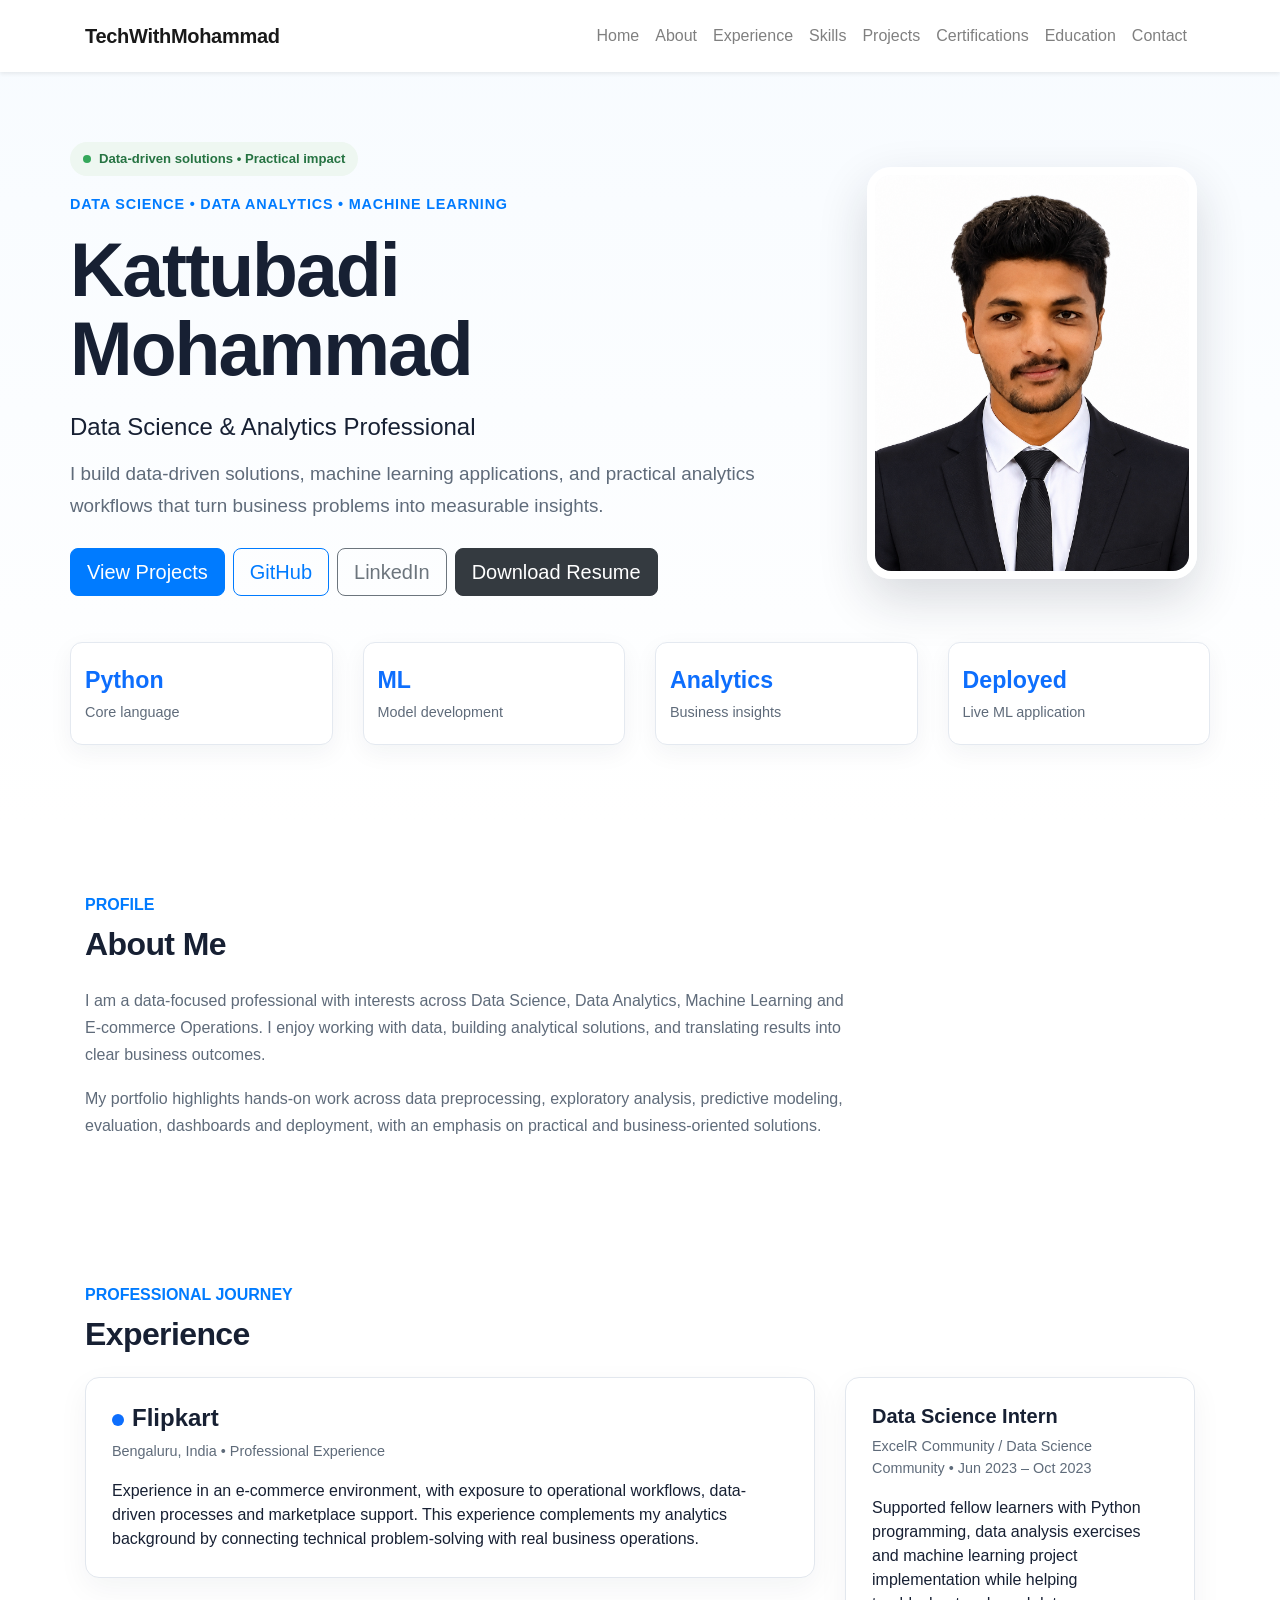
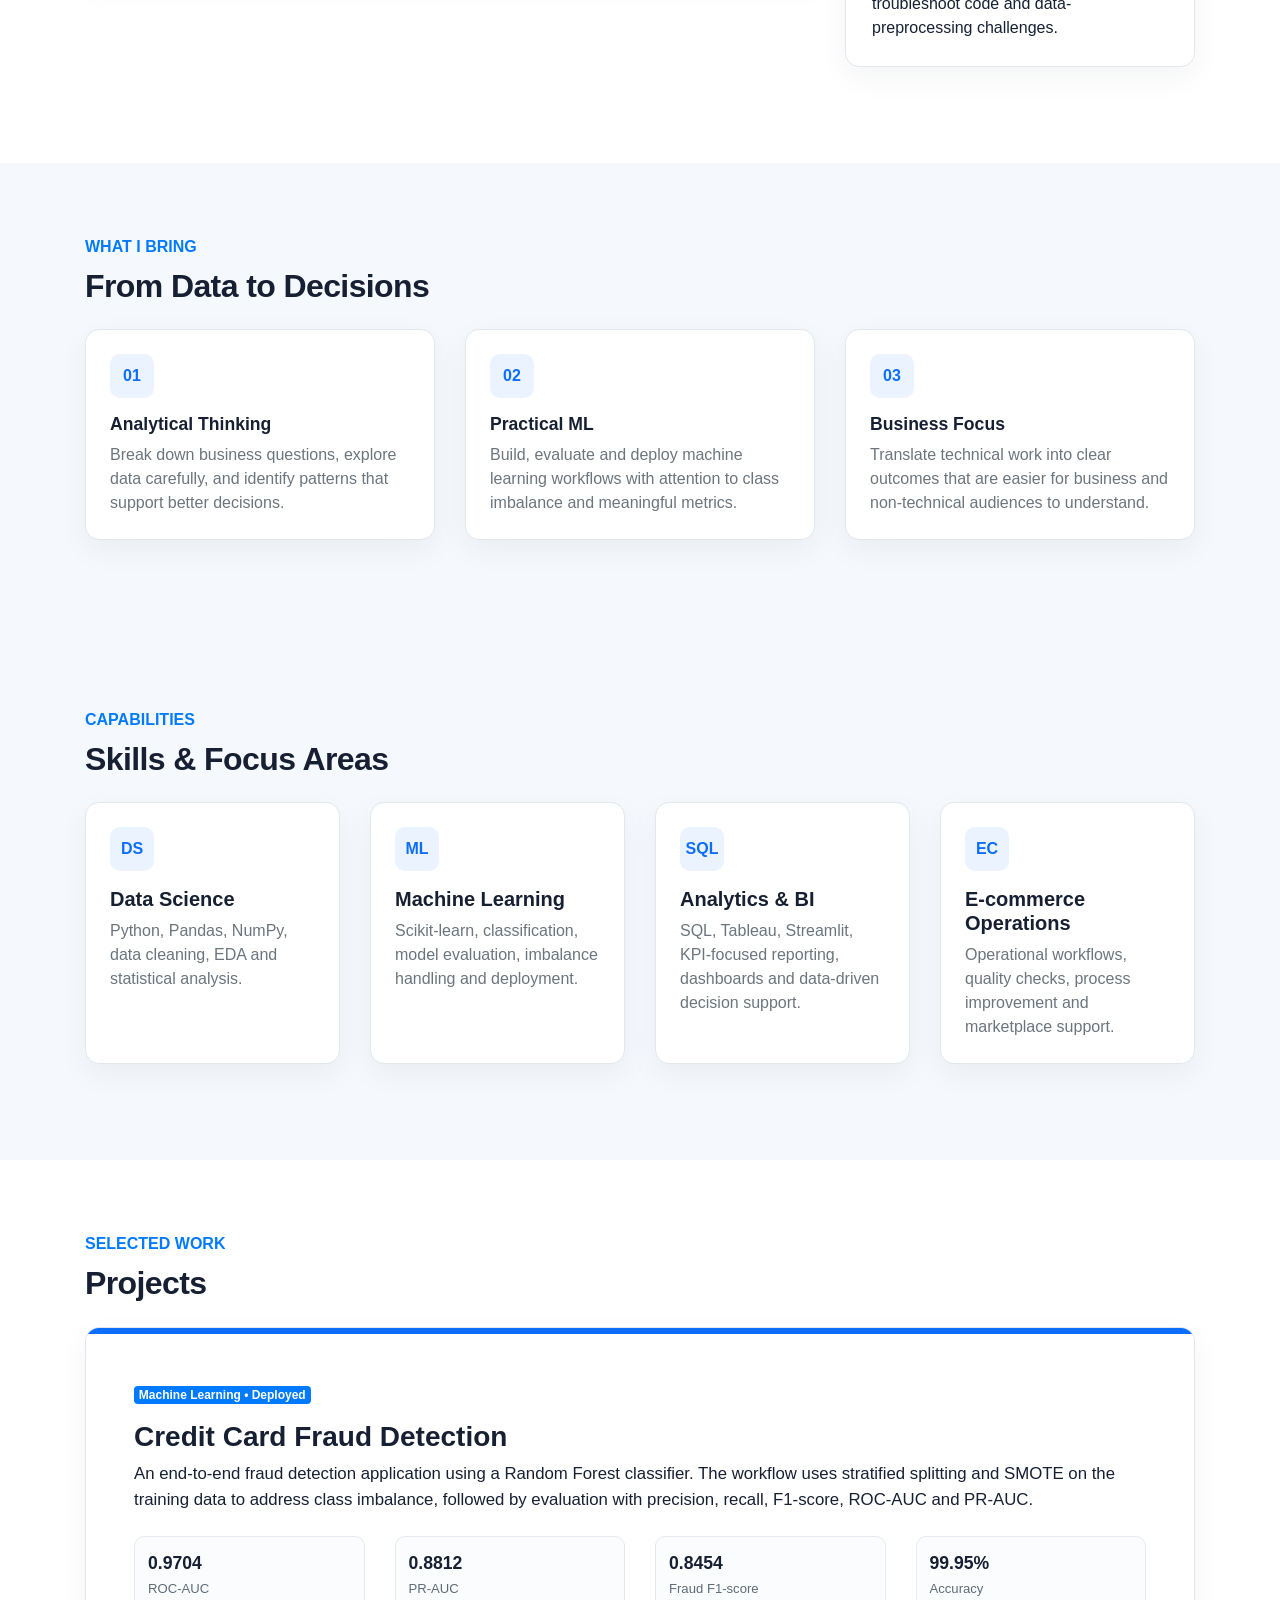
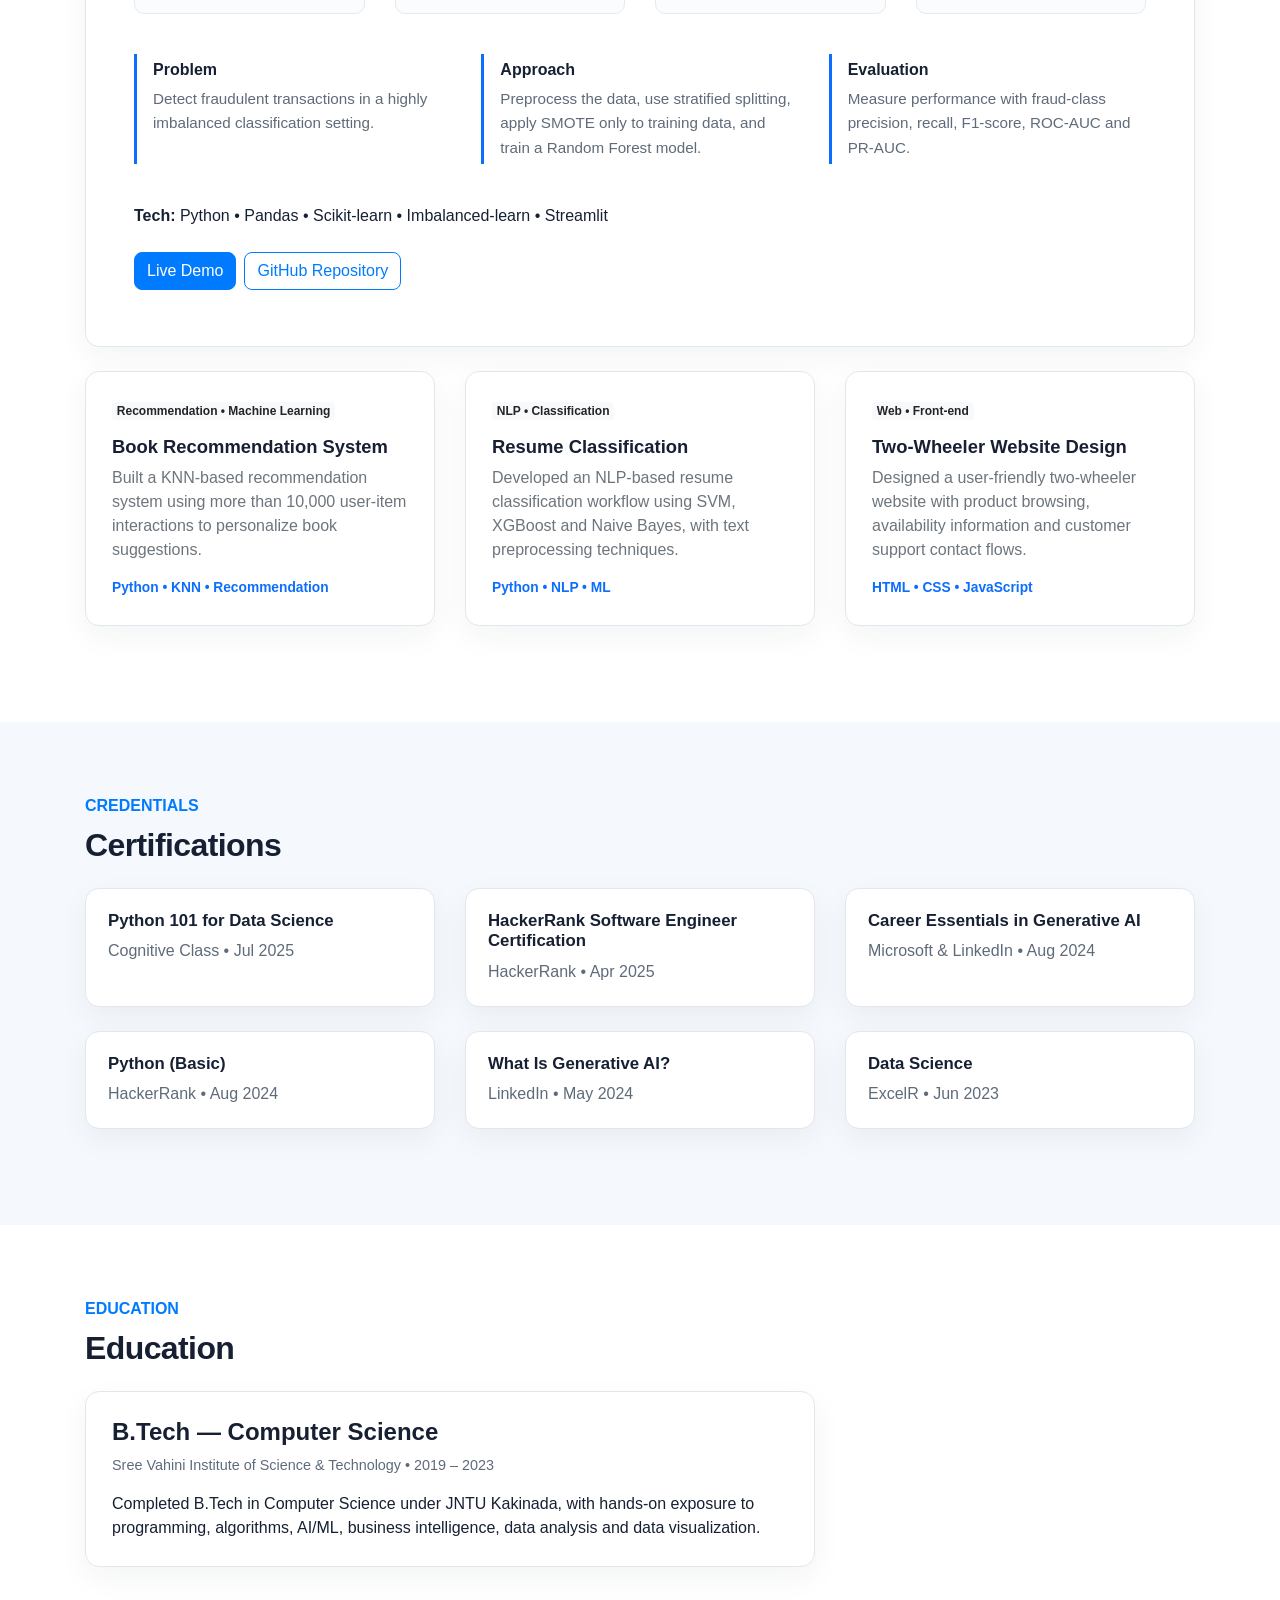
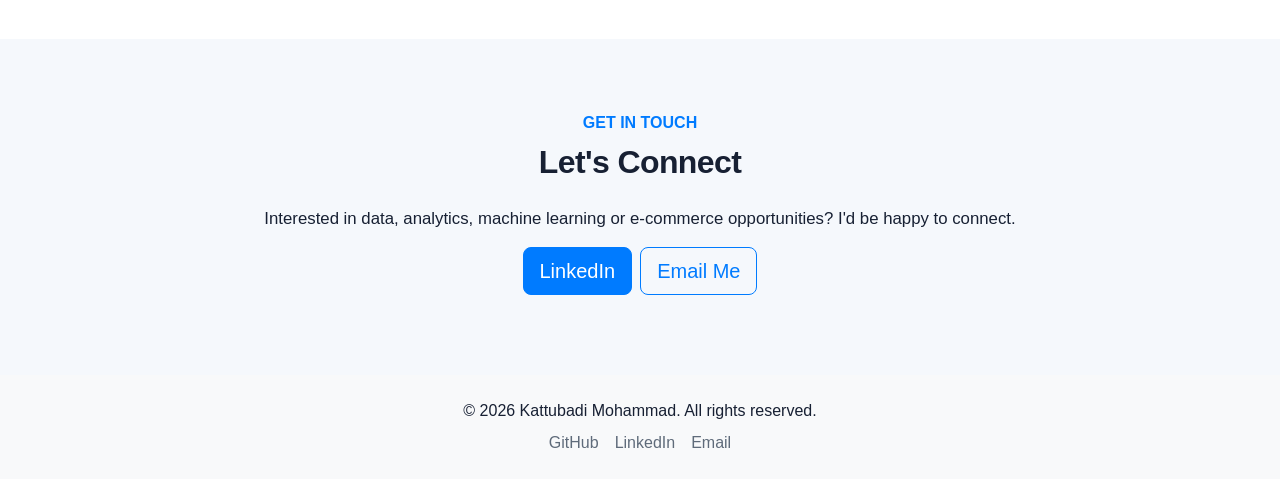
==== index.html @ a66389cb "Use repository photo in index" ====
<!DOCTYPE html>
<html lang="en">
<head>
<meta charset="UTF-8">
<meta name="viewport" content="width=device-width, initial-scale=1.0">
<meta name="description" content="Kattubadi Mohammad — Data Science, Data Analytics, Machine Learning and E-commerce Operations portfolio.">
<meta name="author" content="Kattubadi Mohammad">
<meta name="theme-color" content="#0d6efd">
<meta property="og:title" content="Kattubadi Mohammad | Data Science & Analytics Portfolio">
<meta property="og:description" content="Explore projects, experience, skills and certifications in Data Science, Data Analytics, Machine Learning and E-commerce Operations.">
<meta property="og:type" content="website">
<meta property="og:url" content="https://techwithmohammad.netlify.app/">
<title>Kattubadi Mohammad | Data Science & Analytics Portfolio</title>
<link rel="stylesheet" href="https://stackpath.bootstrapcdn.com/bootstrap/4.5.2/css/bootstrap.min.css">
<link rel="stylesheet" href="styles.css">
<style>
:root{--accent:#0d6efd;--ink:#172033;--muted:#5f6b7a;--soft:#f5f8fc;--line:#e2e7ee}
html{scroll-behavior:smooth}body{color:var(--ink);background:#fff}.navbar{min-height:72px}.navbar-brand{letter-spacing:-.3px}.hero-section{background:linear-gradient(180deg,#f7fbff 0%,#fff 100%)}.hero-content{padding:70px 0 60px}.eyebrow{letter-spacing:.8px;font-size:.9rem}.availability-pill{display:inline-flex;align-items:center;gap:8px;padding:7px 13px;border-radius:999px;background:#eef7f1;color:#267342;font-size:.82rem;font-weight:700;margin-bottom:18px}.availability-dot{width:8px;height:8px;border-radius:50%;background:#35a85b}.hero-title{font-size:clamp(2.7rem,6vw,4.7rem);line-height:1.05;letter-spacing:-2px}.hero-subtitle{color:var(--muted);max-width:820px;font-size:1.18rem;line-height:1.7}.hero-grid{display:grid;grid-template-columns:minmax(0,1.45fr) minmax(280px,.7fr);gap:48px;align-items:center;text-align:left}.hero-copy .hero-subtitle{margin-left:0}.hero-photo-wrap{display:flex;justify-content:center}.hero-photo{width:min(330px,100%);aspect-ratio:4/5;object-fit:cover;object-position:center top;border-radius:24px;box-shadow:0 20px 50px rgba(23,32,51,.16);border:8px solid #fff}.hero-actions{margin-top:26px}.quick-stats{margin-top:38px}.stat-card{height:100%;padding:20px 14px;border:1px solid #e4e9f0;border-radius:12px;background:#fff;box-shadow:0 8px 24px rgba(23,32,51,.05)}.stat-number{font-size:1.45rem;font-weight:700;color:var(--accent)}.stat-label{color:var(--muted);font-size:.9rem;margin-top:4px}section{padding:72px 0}section h2{font-weight:700;letter-spacing:-.6px;margin-bottom:24px}.about-section,.projects-section,.experience-section,.education-section{background:#fff}.skills-section,.value-section,.cert-section{background:var(--soft)}.skill-card,.value-card,.project-card,.timeline-card,.cert-card{border:1px solid var(--line);border-radius:14px;background:#fff;box-shadow:0 10px 30px rgba(23,32,51,.05)}.skill-card,.value-card,.cert-card{height:100%;transition:transform .2s ease,box-shadow .2s ease}.skill-card:hover,.value-card:hover,.cert-card:hover,.project-card:hover,.timeline-card:hover{transform:translateY(-3px);box-shadow:0 14px 34px rgba(23,32,51,.09)}.skill-icon,.value-icon{width:44px;height:44px;display:inline-flex;align-items:center;justify-content:center;border-radius:10px;background:#eaf3ff;color:var(--accent);font-weight:700;margin-bottom:16px}.value-card{padding:24px}.value-card h3{font-size:1.1rem;font-weight:700}.project-card{overflow:hidden}.project-accent{height:6px;background:var(--accent)}.project-metric{border:1px solid #e5eaf1;border-radius:10px;padding:13px;background:#fbfcfe;height:100%}.project-metric strong{display:block;font-size:1.1rem}.project-metric span{color:var(--muted);font-size:.82rem}.case-step{height:100%;border-left:3px solid var(--accent);padding:4px 0 4px 16px}.case-step strong{display:block;margin-bottom:5px}.case-step span{color:var(--muted);font-size:.95rem;line-height:1.6}.project-grid-card{height:100%;padding:26px;border:1px solid var(--line);border-radius:14px;background:#fff;box-shadow:0 10px 30px rgba(23,32,51,.05);transition:transform .2s ease,box-shadow .2s ease}.project-grid-card:hover{transform:translateY(-3px);box-shadow:0 14px 34px rgba(23,32,51,.09)}.project-grid-card h3{font-size:1.15rem;font-weight:700}.project-tags{font-size:.86rem;color:var(--accent);font-weight:600}.timeline-card{padding:26px}.timeline-dot{width:12px;height:12px;border-radius:50%;background:var(--accent);display:inline-block;margin-right:8px}.timeline-meta{color:var(--muted);font-size:.9rem}.cert-card{padding:22px}.cert-card h3{font-size:1.05rem;font-weight:700}.cert-card p{color:var(--muted);margin-bottom:0}.contact-section{background:var(--soft)}.btn{border-radius:8px}a:focus,button:focus{outline:3px solid rgba(13,110,253,.35);outline-offset:3px}.skip-link{position:absolute;left:12px;top:-60px;z-index:2000;padding:10px 14px;background:#172033;color:#fff;border-radius:6px}.skip-link:focus{top:12px;color:#fff}.section-note{max-width:760px;color:var(--muted);line-height:1.7}.footer-link{color:var(--muted);margin:0 8px}.footer-link:hover{color:var(--accent);text-decoration:none}@media(max-width:767px){.hero-content{padding:54px 0 50px}.hero-title{letter-spacing:-1px}.hero-grid{grid-template-columns:1fr;gap:30px;text-align:center}.hero-copy .hero-subtitle{margin-left:auto}.hero-photo{width:min(260px,75vw);border-radius:20px}.hero-actions .btn{margin-right:4px!important}section{padding:54px 0}}
</style>
</head>
<body>
<a class="skip-link" href="#main-content">Skip to main content</a>
<header class="hero-section" id="home">
<nav class="navbar navbar-expand-lg navbar-light bg-white shadow-sm sticky-top" aria-label="Primary navigation">
<div class="container"><a class="navbar-brand font-weight-bold" href="#home" aria-label="TechWithMohammad home">TechWithMohammad</a>
<button class="navbar-toggler" type="button" data-toggle="collapse" data-target="#portfolioNav" aria-controls="portfolioNav" aria-expanded="false" aria-label="Toggle navigation"><span class="navbar-toggler-icon"></span></button>
<div class="collapse navbar-collapse" id="portfolioNav"><ul class="navbar-nav ml-auto">
<li class="nav-item"><a class="nav-link" href="#home">Home</a></li><li class="nav-item"><a class="nav-link" href="#about">About</a></li><li class="nav-item"><a class="nav-link" href="#experience">Experience</a></li><li class="nav-item"><a class="nav-link" href="#skills">Skills</a></li><li class="nav-item"><a class="nav-link" href="#projects">Projects</a></li><li class="nav-item"><a class="nav-link" href="#certifications">Certifications</a></li><li class="nav-item"><a class="nav-link" href="#education">Education</a></li><li class="nav-item"><a class="nav-link" href="#contact">Contact</a></li>
</ul></div></div></nav>
<div class="container hero-content"><div class="hero-grid"><div class="hero-copy"><div class="availability-pill"><span class="availability-dot" aria-hidden="true"></span>Data-driven solutions • Practical impact</div><p class="eyebrow text-primary font-weight-bold mb-3">DATA SCIENCE • DATA ANALYTICS • MACHINE LEARNING</p><h1 class="hero-title font-weight-bold mb-4">Kattubadi Mohammad</h1><p class="h4 font-weight-normal mb-3">Data Science &amp; Analytics Professional</p><p class="hero-subtitle mb-0">I build data-driven solutions, machine learning applications, and practical analytics workflows that turn business problems into measurable insights.</p><div class="hero-actions"><a class="btn btn-primary btn-lg mr-2 mb-2" href="#projects">View Projects</a><a class="btn btn-outline-primary btn-lg mr-2 mb-2" href="https://github.com/kattubadimohammad" target="_blank" rel="noopener noreferrer" aria-label="Visit Mohammad's GitHub profile">GitHub</a><a class="btn btn-outline-secondary btn-lg mr-2 mb-2" href="https://www.linkedin.com/in/kattubadi-mohammad/" target="_blank" rel="noopener noreferrer" aria-label="Visit Mohammad's LinkedIn profile">LinkedIn</a><a class="btn btn-dark btn-lg mb-2" href="resume.pdf" target="_blank" rel="noopener noreferrer" aria-label="Open Mohammad's resume PDF">Download Resume</a></div></div><div class="hero-photo-wrap"><img class="hero-photo" src="images/about/MK_Photo.png" alt="Professional headshot of Kattubadi Mohammad"></div></div><div class="row quick-stats justify-content-center"><div class="col-6 col-md-3 mb-3"><div class="stat-card"><div class="stat-number">Python</div><div class="stat-label">Core language</div></div></div><div class="col-6 col-md-3 mb-3"><div class="stat-card"><div class="stat-number">ML</div><div class="stat-label">Model development</div></div></div><div class="col-6 col-md-3 mb-3"><div class="stat-card"><div class="stat-number">Analytics</div><div class="stat-label">Business insights</div></div></div><div class="col-6 col-md-3 mb-3"><div class="stat-card"><div class="stat-number">Deployed</div><div class="stat-label">Live ML application</div></div></div></div></div></header>
<main id="main-content">
<section id="about" class="about-section"><div class="container"><p class="text-primary font-weight-bold mb-2">PROFILE</p><h2>About Me</h2><p class="section-note">I am a data-focused professional with interests across Data Science, Data Analytics, Machine Learning and E-commerce Operations. I enjoy working with data, building analytical solutions, and translating results into clear business outcomes.</p><p class="section-note mb-0">My portfolio highlights hands-on work across data preprocessing, exploratory analysis, predictive modeling, evaluation, dashboards and deployment, with an emphasis on practical and business-oriented solutions.</p></div></section>
<section id="experience" class="experience-section"><div class="container"><p class="text-primary font-weight-bold mb-2">PROFESSIONAL JOURNEY</p><h2>Experience</h2><div class="row"><div class="col-lg-8 mb-4"><article class="timeline-card"><h3 class="h4 font-weight-bold"><span class="timeline-dot" aria-hidden="true"></span>Flipkart</h3><p class="timeline-meta mb-3">Bengaluru, India • Professional Experience</p><p class="mb-0">Experience in an e-commerce environment, with exposure to operational workflows, data-driven processes and marketplace support. This experience complements my analytics background by connecting technical problem-solving with real business operations.</p></article></div><div class="col-lg-4 mb-4"><article class="timeline-card h-100"><h3 class="h5 font-weight-bold">Data Science Intern</h3><p class="timeline-meta mb-3">ExcelR Community / Data Science Community • Jun 2023 – Oct 2023</p><p class="mb-0">Supported fellow learners with Python programming, data analysis exercises and machine learning project implementation while helping troubleshoot code and data-preprocessing challenges.</p></article></div></div></div></section>
<section class="value-section" aria-labelledby="value-heading"><div class="container"><p class="text-primary font-weight-bold mb-2">WHAT I BRING</p><h2 id="value-heading">From Data to Decisions</h2><div class="row"><div class="col-md-4 mb-4"><div class="value-card"><div class="value-icon">01</div><h3>Analytical Thinking</h3><p class="mb-0 text-muted">Break down business questions, explore data carefully, and identify patterns that support better decisions.</p></div></div><div class="col-md-4 mb-4"><div class="value-card"><div class="value-icon">02</div><h3>Practical ML</h3><p class="mb-0 text-muted">Build, evaluate and deploy machine learning workflows with attention to class imbalance and meaningful metrics.</p></div></div><div class="col-md-4 mb-4"><div class="value-card"><div class="value-icon">03</div><h3>Business Focus</h3><p class="mb-0 text-muted">Translate technical work into clear outcomes that are easier for business and non-technical audiences to understand.</p></div></div></div></div></section>
<section id="skills" class="skills-section"><div class="container"><p class="text-primary font-weight-bold mb-2">CAPABILITIES</p><h2>Skills &amp; Focus Areas</h2><div class="row"><div class="col-md-6 col-lg-3 mb-4"><div class="skill-card p-4"><div class="skill-icon">DS</div><h3 class="h5 font-weight-bold">Data Science</h3><p class="mb-0 text-muted">Python, Pandas, NumPy, data cleaning, EDA and statistical analysis.</p></div></div><div class="col-md-6 col-lg-3 mb-4"><div class="skill-card p-4"><div class="skill-icon">ML</div><h3 class="h5 font-weight-bold">Machine Learning</h3><p class="mb-0 text-muted">Scikit-learn, classification, model evaluation, imbalance handling and deployment.</p></div></div><div class="col-md-6 col-lg-3 mb-4"><div class="skill-card p-4"><div class="skill-icon">SQL</div><h3 class="h5 font-weight-bold">Analytics &amp; BI</h3><p class="mb-0 text-muted">SQL, Tableau, Streamlit, KPI-focused reporting, dashboards and data-driven decision support.</p></div></div><div class="col-md-6 col-lg-3 mb-4"><div class="skill-card p-4"><div class="skill-icon">EC</div><h3 class="h5 font-weight-bold">E-commerce Operations</h3><p class="mb-0 text-muted">Operational workflows, quality checks, process improvement and marketplace support.</p></div></div></div></div></section>
<section id="projects" class="projects-section"><div class="container"><p class="text-primary font-weight-bold mb-2">SELECTED WORK</p><h2>Projects</h2><div class="row"><div class="col-12 mb-4"><article class="project-card"><div class="project-accent"></div><div class="p-4 p-md-5"><span class="badge badge-primary mb-3">Machine Learning • Deployed</span><h3 class="font-weight-bold">Credit Card Fraud Detection</h3><p class="lead" style="font-size:1.05rem;">An end-to-end fraud detection application using a Random Forest classifier. The workflow uses stratified splitting and SMOTE on the training data to address class imbalance, followed by evaluation with precision, recall, F1-score, ROC-AUC and PR-AUC.</p><div class="row mt-4 mb-4"><div class="col-6 col-md-3 mb-3"><div class="project-metric"><strong>0.9704</strong><span>ROC-AUC</span></div></div><div class="col-6 col-md-3 mb-3"><div class="project-metric"><strong>0.8812</strong><span>PR-AUC</span></div></div><div class="col-6 col-md-3 mb-3"><div class="project-metric"><strong>0.8454</strong><span>Fraud F1-score</span></div></div><div class="col-6 col-md-3 mb-3"><div class="project-metric"><strong>99.95%</strong><span>Accuracy</span></div></div></div><div class="row mb-4"><div class="col-md-4 mb-3"><div class="case-step"><strong>Problem</strong><span>Detect fraudulent transactions in a highly imbalanced classification setting.</span></div></div><div class="col-md-4 mb-3"><div class="case-step"><strong>Approach</strong><span>Preprocess the data, use stratified splitting, apply SMOTE only to training data, and train a Random Forest model.</span></div></div><div class="col-md-4 mb-3"><div class="case-step"><strong>Evaluation</strong><span>Measure performance with fraud-class precision, recall, F1-score, ROC-AUC and PR-AUC.</span></div></div></div><p class="mb-4"><strong>Tech:</strong> Python • Pandas • Scikit-learn • Imbalanced-learn • Streamlit</p><a class="btn btn-primary mr-2 mb-2" href="https://credit-card-fraud-detection-0bm5.onrender.com/" target="_blank" rel="noopener noreferrer" aria-label="Open the live Credit Card Fraud Detection demo">Live Demo</a><a class="btn btn-outline-primary mb-2" href="https://github.com/kattubadimohammad/credit-card-fraud-detection" target="_blank" rel="noopener noreferrer" aria-label="Open the Credit Card Fraud Detection GitHub repository">GitHub Repository</a></div></article></div><div class="col-md-6 col-lg-4 mb-4"><article class="project-grid-card"><span class="badge badge-light mb-3">Recommendation • Machine Learning</span><h3>Book Recommendation System</h3><p class="text-muted">Built a KNN-based recommendation system using more than 10,000 user-item interactions to personalize book suggestions.</p><p class="project-tags mb-0">Python • KNN • Recommendation</p></article></div><div class="col-md-6 col-lg-4 mb-4"><article class="project-grid-card"><span class="badge badge-light mb-3">NLP • Classification</span><h3>Resume Classification</h3><p class="text-muted">Developed an NLP-based resume classification workflow using SVM, XGBoost and Naive Bayes, with text preprocessing techniques.</p><p class="project-tags mb-0">Python • NLP • ML</p></article></div><div class="col-md-6 col-lg-4 mb-4"><article class="project-grid-card"><span class="badge badge-light mb-3">Web • Front-end</span><h3>Two-Wheeler Website Design</h3><p class="text-muted">Designed a user-friendly two-wheeler website with product browsing, availability information and customer support contact flows.</p><p class="project-tags mb-0">HTML • CSS • JavaScript</p></article></div></div></div></section>
<section id="certifications" class="cert-section"><div class="container"><p class="text-primary font-weight-bold mb-2">CREDENTIALS</p><h2>Certifications</h2><div class="row"><div class="col-md-6 col-lg-4 mb-4"><div class="cert-card"><h3>Python 101 for Data Science</h3><p>Cognitive Class • Jul 2025</p></div></div><div class="col-md-6 col-lg-4 mb-4"><div class="cert-card"><h3>HackerRank Software Engineer Certification</h3><p>HackerRank • Apr 2025</p></div></div><div class="col-md-6 col-lg-4 mb-4"><div class="cert-card"><h3>Career Essentials in Generative AI</h3><p>Microsoft &amp; LinkedIn • Aug 2024</p></div></div><div class="col-md-6 col-lg-4 mb-4"><div class="cert-card"><h3>Python (Basic)</h3><p>HackerRank • Aug 2024</p></div></div><div class="col-md-6 col-lg-4 mb-4"><div class="cert-card"><h3>What Is Generative AI?</h3><p>LinkedIn • May 2024</p></div></div><div class="col-md-6 col-lg-4 mb-4"><div class="cert-card"><h3>Data Science</h3><p>ExcelR • Jun 2023</p></div></div></div></div></section>
<section id="education" class="education-section"><div class="container"><p class="text-primary font-weight-bold mb-2">EDUCATION</p><h2>Education</h2><div class="row"><div class="col-lg-8"><article class="timeline-card"><h3 class="h4 font-weight-bold">B.Tech — Computer Science</h3><p class="timeline-meta mb-3">Sree Vahini Institute of Science &amp; Technology • 2019 – 2023</p><p class="mb-0">Completed B.Tech in Computer Science under JNTU Kakinada, with hands-on exposure to programming, algorithms, AI/ML, business intelligence, data analysis and data visualization.</p></article></div></div></div></section>
<section id="contact" class="contact-section"><div class="container text-center"><p class="text-primary font-weight-bold mb-2">GET IN TOUCH</p><h2>Let's Connect</h2><p class="lead mx-auto" style="max-width:760px;font-size:1.05rem;">Interested in data, analytics, machine learning or e-commerce opportunities? I'd be happy to connect.</p><a class="btn btn-primary btn-lg mr-2 mb-2" href="https://www.linkedin.com/in/kattubadi-mohammad/" target="_blank" rel="noopener noreferrer" aria-label="Connect on LinkedIn">LinkedIn</a><a class="btn btn-outline-primary btn-lg mb-2" href="mailto:miraclemohammad786@gmail.com" aria-label="Send an email to Mohammad">Email Me</a></div></section>
</main>
<footer class="py-4 text-center bg-light"><div class="container"><p class="mb-2">© 2026 Kattubadi Mohammad. All rights reserved.</p><div><a class="footer-link" href="https://github.com/kattubadimohammad" target="_blank" rel="noopener noreferrer">GitHub</a><a class="footer-link" href="https://www.linkedin.com/in/kattubadi-mohammad/" target="_blank" rel="noopener noreferrer">LinkedIn</a><a class="footer-link" href="mailto:miraclemohammad786@gmail.com">Email</a></div></div></footer>
<script src="https://code.jquery.com/jquery-3.5.1.slim.min.js"></script><script src="https://cdn.jsdelivr.net/npm/bootstrap@4.5.2/dist/js/bootstrap.bundle.min.js"></script><script src="script.js"></script>
</body></html>
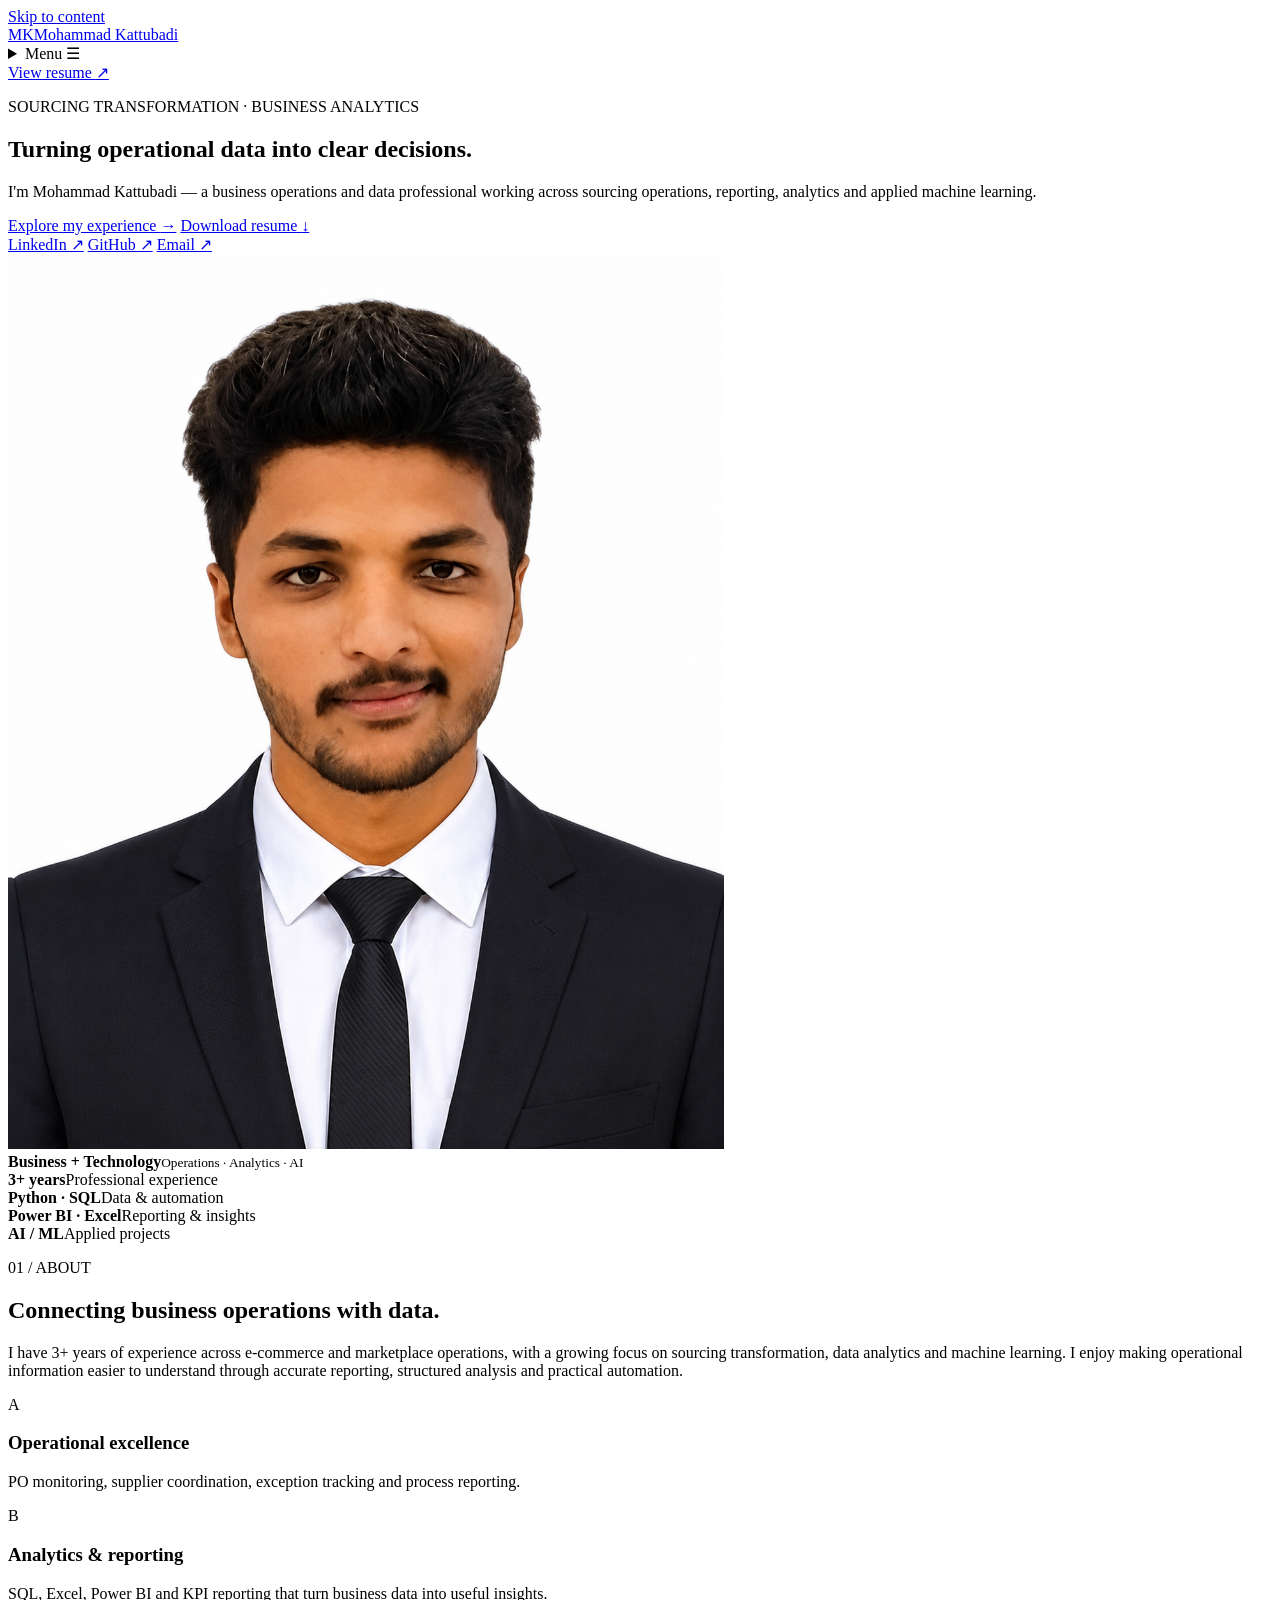
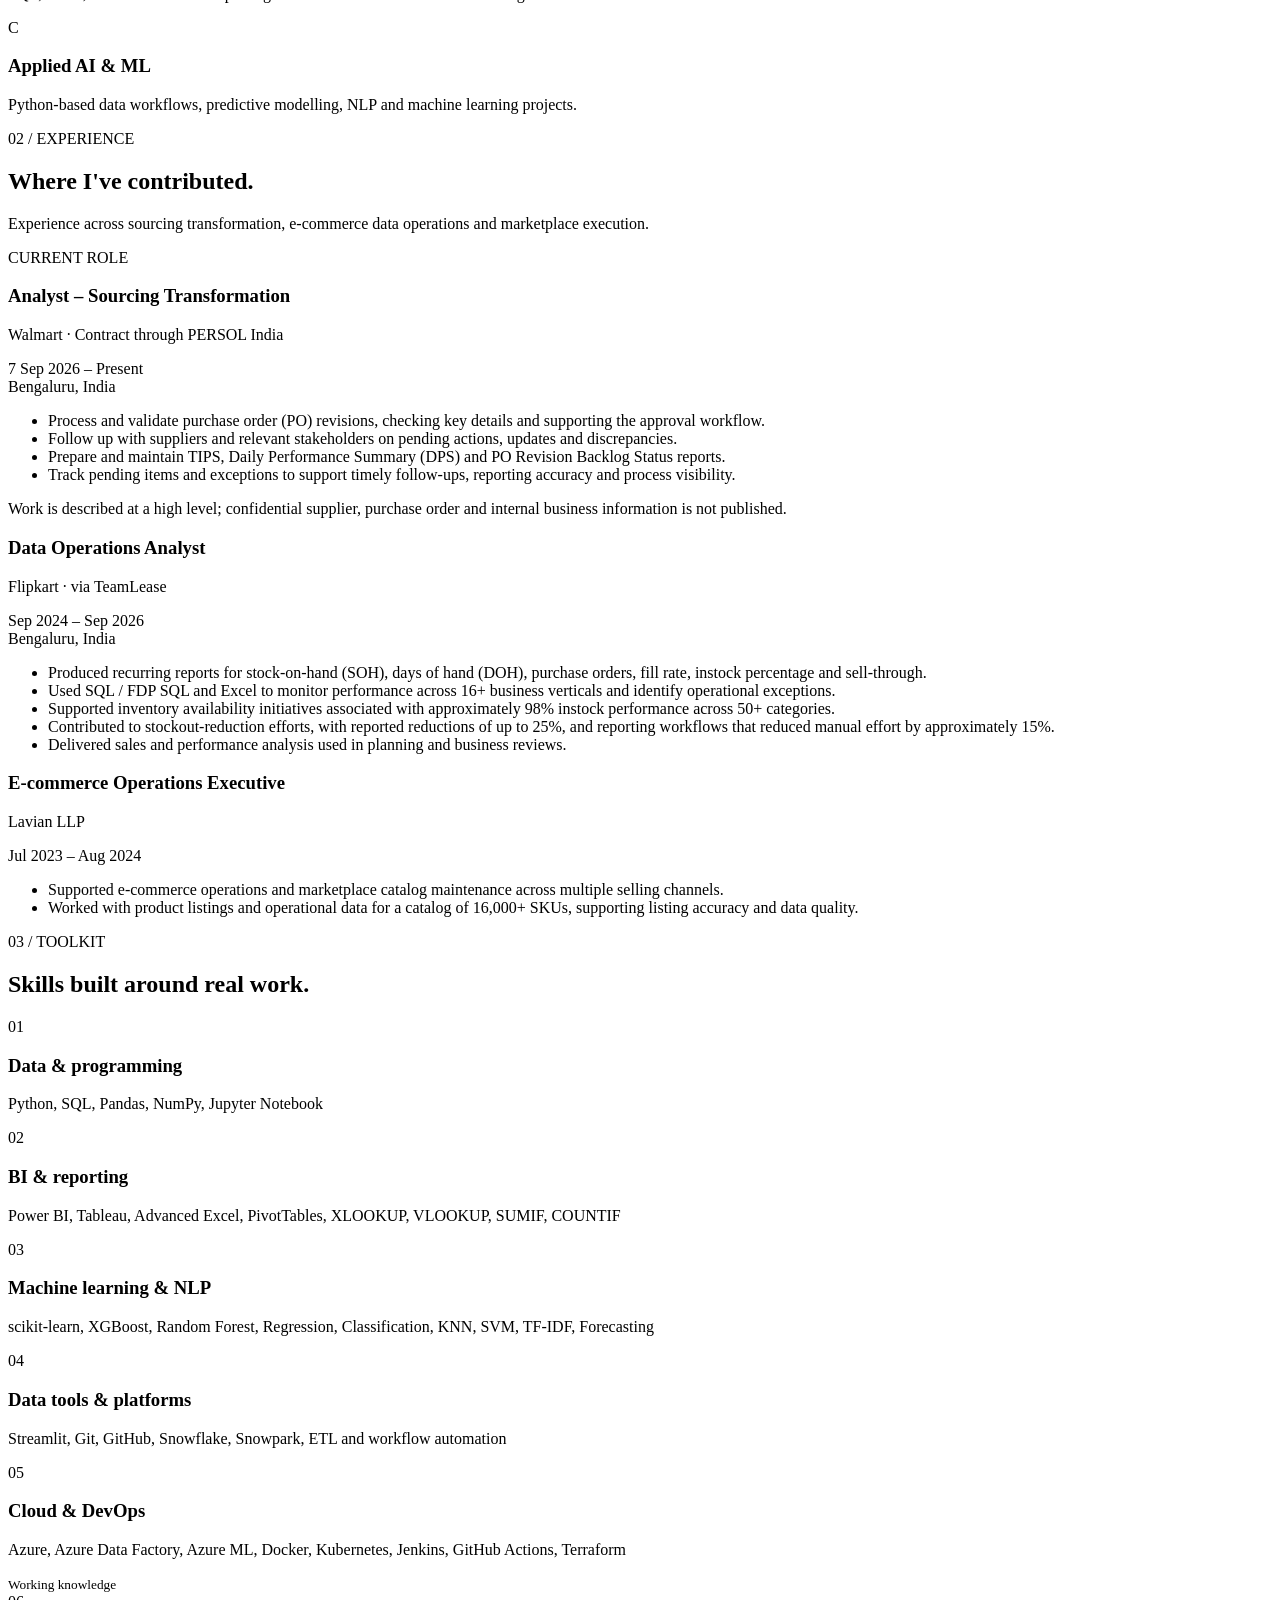
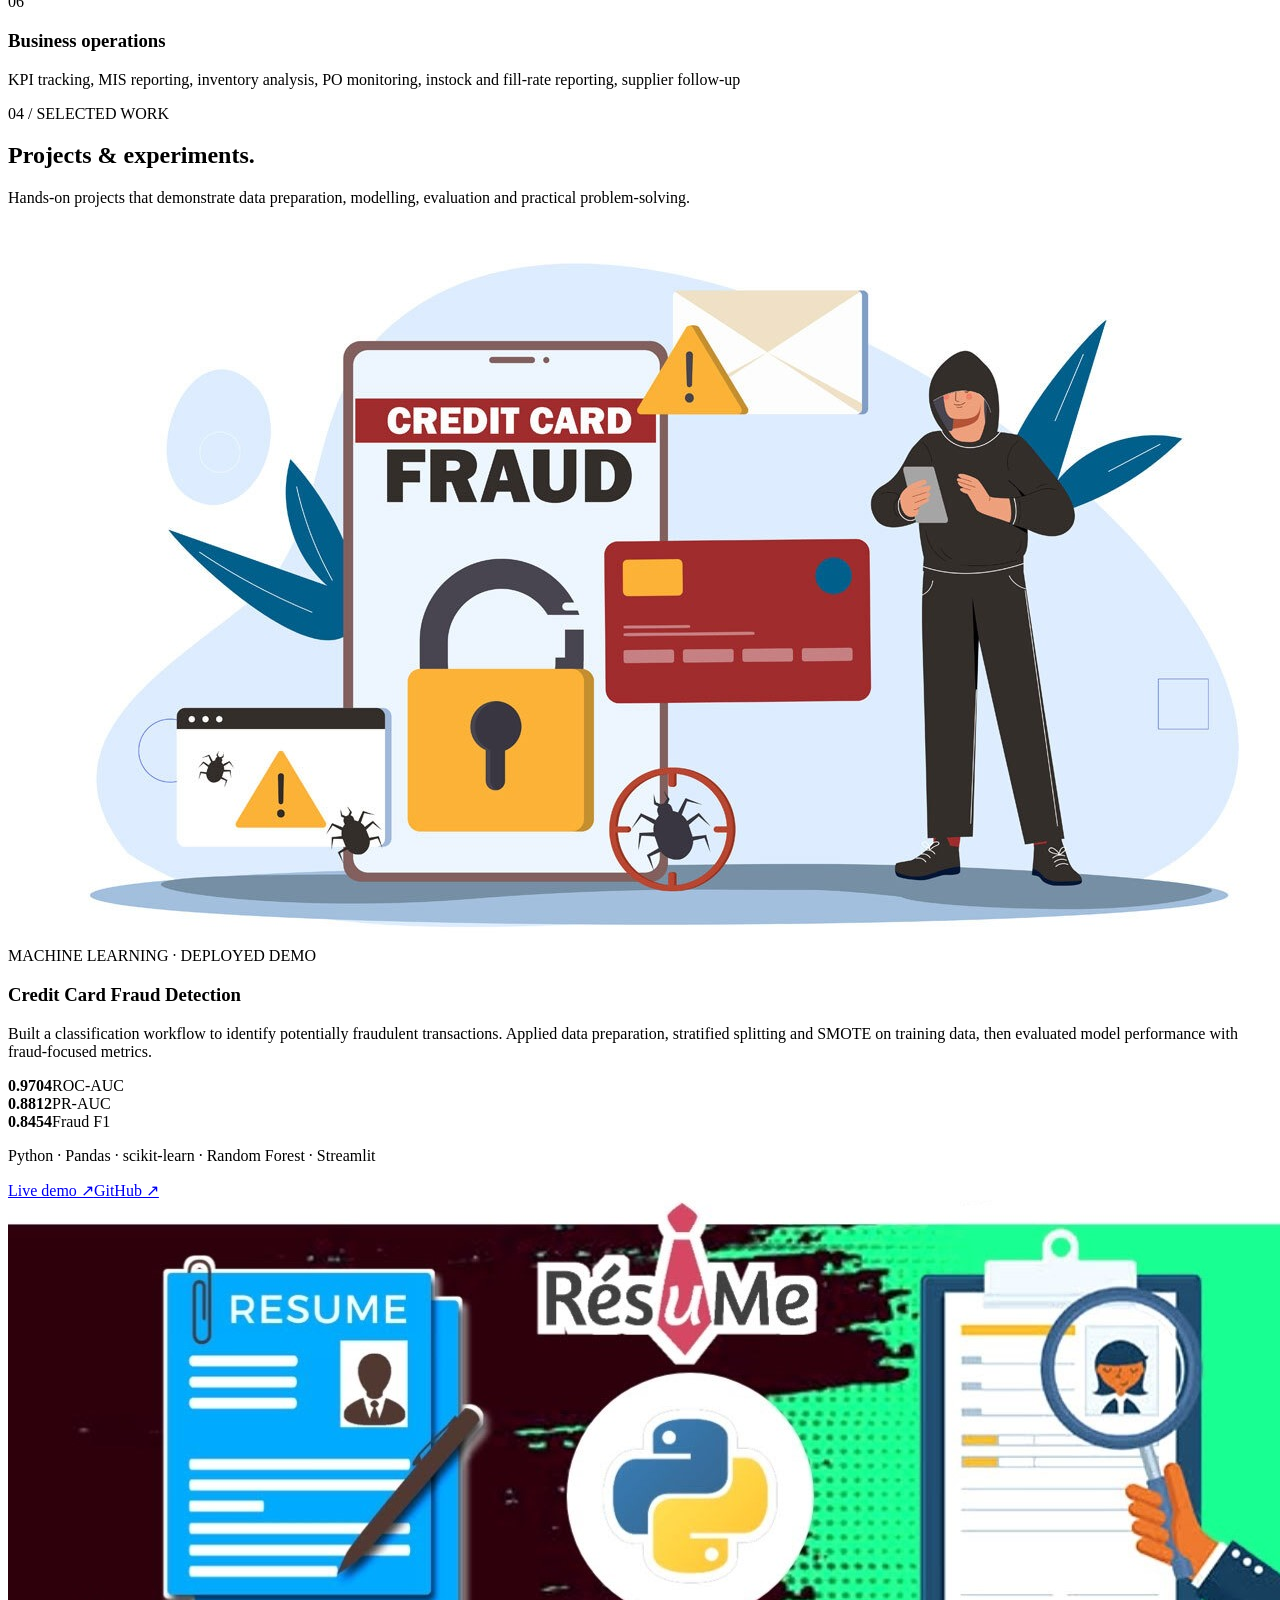
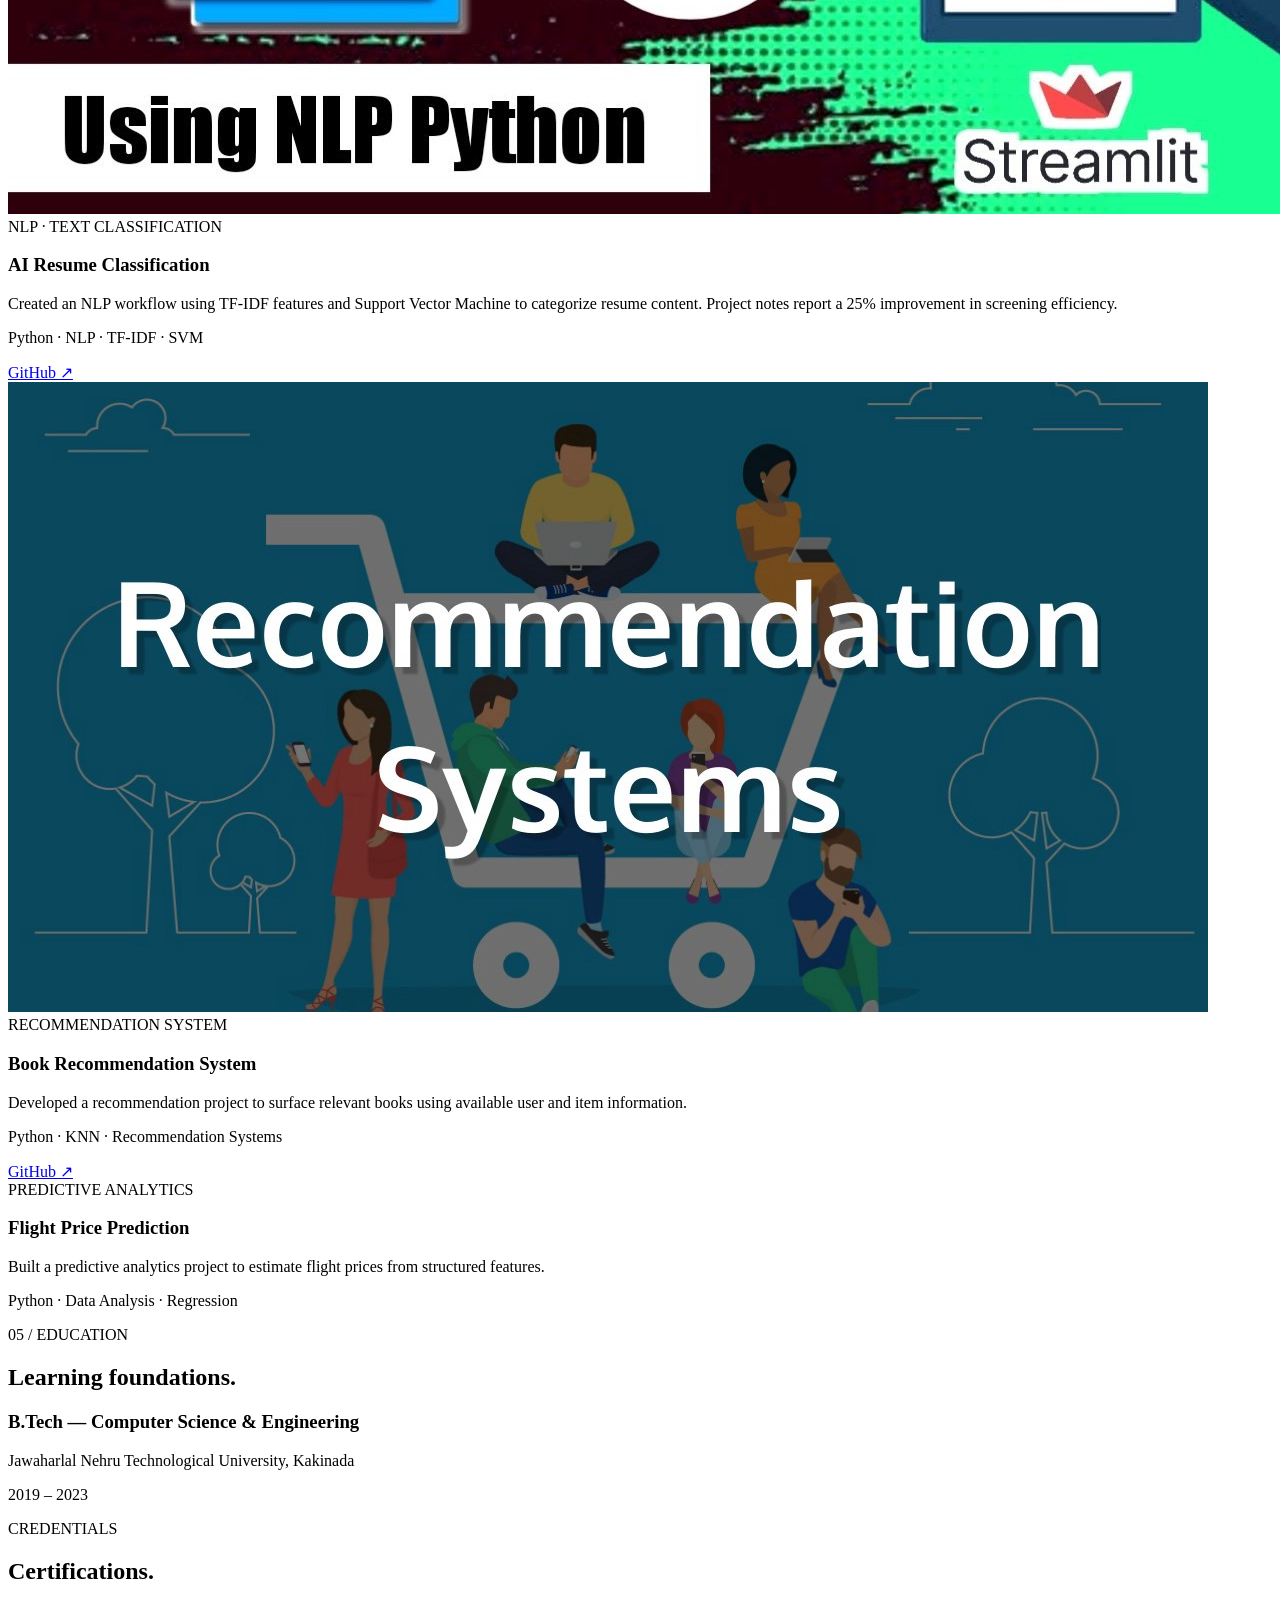
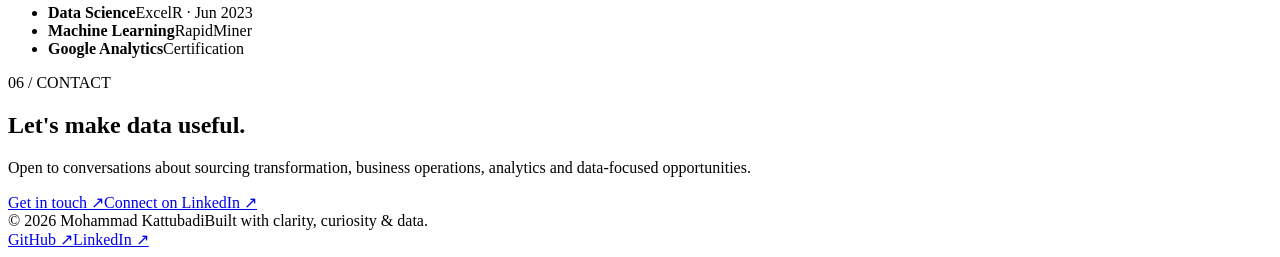
==== commit 0ee09d16: "Refresh portfolio content and structure" ====
--- a/index.html
+++ b/index.html
@@ -1,43 +1,166 @@
-<!DOCTYPE html>
+<!doctype html>
 <html lang="en">
 <head>
-<meta charset="UTF-8">
-<meta name="viewport" content="width=device-width, initial-scale=1.0">
-<meta name="description" content="Kattubadi Mohammad — Data Science, Data Analytics, Machine Learning and E-commerce Operations portfolio.">
-<meta name="author" content="Kattubadi Mohammad">
-<meta name="theme-color" content="#0d6efd">
-<meta property="og:title" content="Kattubadi Mohammad | Data Science & Analytics Portfolio">
-<meta property="og:description" content="Explore projects, experience, skills and certifications in Data Science, Data Analytics, Machine Learning and E-commerce Operations.">
-<meta property="og:type" content="website">
-<meta property="og:url" content="https://techwithmohammad.netlify.app/">
-<title>Kattubadi Mohammad | Data Science & Analytics Portfolio</title>
-<link rel="stylesheet" href="https://stackpath.bootstrapcdn.com/bootstrap/4.5.2/css/bootstrap.min.css">
-<link rel="stylesheet" href="styles.css">
-<style>
-:root{--accent:#0d6efd;--ink:#172033;--muted:#5f6b7a;--soft:#f5f8fc;--line:#e2e7ee}
-html{scroll-behavior:smooth}body{color:var(--ink);background:#fff}.navbar{min-height:72px}.navbar-brand{letter-spacing:-.3px}.hero-section{background:linear-gradient(180deg,#f7fbff 0%,#fff 100%)}.hero-content{padding:70px 0 60px}.eyebrow{letter-spacing:.8px;font-size:.9rem}.availability-pill{display:inline-flex;align-items:center;gap:8px;padding:7px 13px;border-radius:999px;background:#eef7f1;color:#267342;font-size:.82rem;font-weight:700;margin-bottom:18px}.availability-dot{width:8px;height:8px;border-radius:50%;background:#35a85b}.hero-title{font-size:clamp(2.7rem,6vw,4.7rem);line-height:1.05;letter-spacing:-2px}.hero-subtitle{color:var(--muted);max-width:820px;font-size:1.18rem;line-height:1.7}.hero-grid{display:grid;grid-template-columns:minmax(0,1.45fr) minmax(280px,.7fr);gap:48px;align-items:center;text-align:left}.hero-copy .hero-subtitle{margin-left:0}.hero-photo-wrap{display:flex;justify-content:center}.hero-photo{width:min(330px,100%);aspect-ratio:4/5;object-fit:cover;object-position:center top;border-radius:24px;box-shadow:0 20px 50px rgba(23,32,51,.16);border:8px solid #fff}.hero-actions{margin-top:26px}.quick-stats{margin-top:38px}.stat-card{height:100%;padding:20px 14px;border:1px solid #e4e9f0;border-radius:12px;background:#fff;box-shadow:0 8px 24px rgba(23,32,51,.05)}.stat-number{font-size:1.45rem;font-weight:700;color:var(--accent)}.stat-label{color:var(--muted);font-size:.9rem;margin-top:4px}section{padding:72px 0}section h2{font-weight:700;letter-spacing:-.6px;margin-bottom:24px}.about-section,.projects-section,.experience-section,.education-section{background:#fff}.skills-section,.value-section,.cert-section{background:var(--soft)}.skill-card,.value-card,.project-card,.timeline-card,.cert-card{border:1px solid var(--line);border-radius:14px;background:#fff;box-shadow:0 10px 30px rgba(23,32,51,.05)}.skill-card,.value-card,.cert-card{height:100%;transition:transform .2s ease,box-shadow .2s ease}.skill-card:hover,.value-card:hover,.cert-card:hover,.project-card:hover,.timeline-card:hover{transform:translateY(-3px);box-shadow:0 14px 34px rgba(23,32,51,.09)}.skill-icon,.value-icon{width:44px;height:44px;display:inline-flex;align-items:center;justify-content:center;border-radius:10px;background:#eaf3ff;color:var(--accent);font-weight:700;margin-bottom:16px}.value-card{padding:24px}.value-card h3{font-size:1.1rem;font-weight:700}.project-card{overflow:hidden}.project-accent{height:6px;background:var(--accent)}.project-metric{border:1px solid #e5eaf1;border-radius:10px;padding:13px;background:#fbfcfe;height:100%}.project-metric strong{display:block;font-size:1.1rem}.project-metric span{color:var(--muted);font-size:.82rem}.case-step{height:100%;border-left:3px solid var(--accent);padding:4px 0 4px 16px}.case-step strong{display:block;margin-bottom:5px}.case-step span{color:var(--muted);font-size:.95rem;line-height:1.6}.project-grid-card{height:100%;padding:26px;border:1px solid var(--line);border-radius:14px;background:#fff;box-shadow:0 10px 30px rgba(23,32,51,.05);transition:transform .2s ease,box-shadow .2s ease}.project-grid-card:hover{transform:translateY(-3px);box-shadow:0 14px 34px rgba(23,32,51,.09)}.project-grid-card h3{font-size:1.15rem;font-weight:700}.project-tags{font-size:.86rem;color:var(--accent);font-weight:600}.timeline-card{padding:26px}.timeline-dot{width:12px;height:12px;border-radius:50%;background:var(--accent);display:inline-block;margin-right:8px}.timeline-meta{color:var(--muted);font-size:.9rem}.cert-card{padding:22px}.cert-card h3{font-size:1.05rem;font-weight:700}.cert-card p{color:var(--muted);margin-bottom:0}.contact-section{background:var(--soft)}.btn{border-radius:8px}a:focus,button:focus{outline:3px solid rgba(13,110,253,.35);outline-offset:3px}.skip-link{position:absolute;left:12px;top:-60px;z-index:2000;padding:10px 14px;background:#172033;color:#fff;border-radius:6px}.skip-link:focus{top:12px;color:#fff}.section-note{max-width:760px;color:var(--muted);line-height:1.7}.footer-link{color:var(--muted);margin:0 8px}.footer-link:hover{color:var(--accent);text-decoration:none}@media(max-width:767px){.hero-content{padding:54px 0 50px}.hero-title{letter-spacing:-1px}.hero-grid{grid-template-columns:1fr;gap:30px;text-align:center}.hero-copy .hero-subtitle{margin-left:auto}.hero-photo{width:min(260px,75vw);border-radius:20px}.hero-actions .btn{margin-right:4px!important}section{padding:54px 0}}
-</style>
+  <meta charset="utf-8">
+  <meta name="viewport" content="width=device-width, initial-scale=1">
+  <meta name="description" content="Portfolio of Mohammad Kattubadi — sourcing transformation, business operations, data analytics, Python, SQL, Power BI and machine learning.">
+  <meta name="author" content="Mohammad Kattubadi">
+  <meta name="theme-color" content="#101b35">
+  <meta property="og:title" content="Mohammad Kattubadi | Sourcing & Data Analytics">
+  <meta property="og:description" content="Sourcing transformation, business operations, analytics and applied AI projects.">
+  <meta property="og:type" content="website">
+  <meta property="og:url" content="https://techwithmohammad.netlify.app/">
+  <title>Mohammad Kattubadi | Sourcing & Data Analytics</title>
+  <link rel="preconnect" href="https://fonts.googleapis.com">
+  <link rel="preconnect" href="https://fonts.gstatic.com" crossorigin>
+  <link href="https://fonts.googleapis.com/css2?family=DM+Sans:wght@400;500;600;700&family=Manrope:wght@400;500;600;700;800&display=swap" rel="stylesheet">
+  <link rel="stylesheet" href="styles.css">
 </head>
 <body>
-<a class="skip-link" href="#main-content">Skip to main content</a>
-<header class="hero-section" id="home">
-<nav class="navbar navbar-expand-lg navbar-light bg-white shadow-sm sticky-top" aria-label="Primary navigation">
-<div class="container"><a class="navbar-brand font-weight-bold" href="#home" aria-label="TechWithMohammad home">TechWithMohammad</a>
-<button class="navbar-toggler" type="button" data-toggle="collapse" data-target="#portfolioNav" aria-controls="portfolioNav" aria-expanded="false" aria-label="Toggle navigation"><span class="navbar-toggler-icon"></span></button>
-<div class="collapse navbar-collapse" id="portfolioNav"><ul class="navbar-nav ml-auto">
-<li class="nav-item"><a class="nav-link" href="#home">Home</a></li><li class="nav-item"><a class="nav-link" href="#about">About</a></li><li class="nav-item"><a class="nav-link" href="#experience">Experience</a></li><li class="nav-item"><a class="nav-link" href="#skills">Skills</a></li><li class="nav-item"><a class="nav-link" href="#projects">Projects</a></li><li class="nav-item"><a class="nav-link" href="#certifications">Certifications</a></li><li class="nav-item"><a class="nav-link" href="#education">Education</a></li><li class="nav-item"><a class="nav-link" href="#contact">Contact</a></li>
-</ul></div></div></nav>
-<div class="container hero-content"><div class="hero-grid"><div class="hero-copy"><div class="availability-pill"><span class="availability-dot" aria-hidden="true"></span>Data-driven solutions • Practical impact</div><p class="eyebrow text-primary font-weight-bold mb-3">DATA SCIENCE • DATA ANALYTICS • MACHINE LEARNING</p><h1 class="hero-title font-weight-bold mb-4">Kattubadi Mohammad</h1><p class="h4 font-weight-normal mb-3">Data Science &amp; Analytics Professional</p><p class="hero-subtitle mb-0">I build data-driven solutions, machine learning applications, and practical analytics workflows that turn business problems into measurable insights.</p><div class="hero-actions"><a class="btn btn-primary btn-lg mr-2 mb-2" href="#projects">View Projects</a><a class="btn btn-outline-primary btn-lg mr-2 mb-2" href="https://github.com/kattubadimohammad" target="_blank" rel="noopener noreferrer" aria-label="Visit Mohammad's GitHub profile">GitHub</a><a class="btn btn-outline-secondary btn-lg mr-2 mb-2" href="https://www.linkedin.com/in/kattubadi-mohammad/" target="_blank" rel="noopener noreferrer" aria-label="Visit Mohammad's LinkedIn profile">LinkedIn</a><a class="btn btn-dark btn-lg mb-2" href="resume.pdf" target="_blank" rel="noopener noreferrer" aria-label="Open Mohammad's resume PDF">Download Resume</a></div></div><div class="hero-photo-wrap"><img class="hero-photo" src="images/about/MK_Photo.png" alt="Professional headshot of Kattubadi Mohammad"></div></div><div class="row quick-stats justify-content-center"><div class="col-6 col-md-3 mb-3"><div class="stat-card"><div class="stat-number">Python</div><div class="stat-label">Core language</div></div></div><div class="col-6 col-md-3 mb-3"><div class="stat-card"><div class="stat-number">ML</div><div class="stat-label">Model development</div></div></div><div class="col-6 col-md-3 mb-3"><div class="stat-card"><div class="stat-number">Analytics</div><div class="stat-label">Business insights</div></div></div><div class="col-6 col-md-3 mb-3"><div class="stat-card"><div class="stat-number">Deployed</div><div class="stat-label">Live ML application</div></div></div></div></div></header>
-<main id="main-content">
-<section id="about" class="about-section"><div class="container"><p class="text-primary font-weight-bold mb-2">PROFILE</p><h2>About Me</h2><p class="section-note">I am a data-focused professional with interests across Data Science, Data Analytics, Machine Learning and E-commerce Operations. I enjoy working with data, building analytical solutions, and translating results into clear business outcomes.</p><p class="section-note mb-0">My portfolio highlights hands-on work across data preprocessing, exploratory analysis, predictive modeling, evaluation, dashboards and deployment, with an emphasis on practical and business-oriented solutions.</p></div></section>
-<section id="experience" class="experience-section"><div class="container"><p class="text-primary font-weight-bold mb-2">PROFESSIONAL JOURNEY</p><h2>Experience</h2><div class="row"><div class="col-lg-8 mb-4"><article class="timeline-card"><h3 class="h4 font-weight-bold"><span class="timeline-dot" aria-hidden="true"></span>Flipkart</h3><p class="timeline-meta mb-3">Bengaluru, India • Professional Experience</p><p class="mb-0">Experience in an e-commerce environment, with exposure to operational workflows, data-driven processes and marketplace support. This experience complements my analytics background by connecting technical problem-solving with real business operations.</p></article></div><div class="col-lg-4 mb-4"><article class="timeline-card h-100"><h3 class="h5 font-weight-bold">Data Science Intern</h3><p class="timeline-meta mb-3">ExcelR Community / Data Science Community • Jun 2023 – Oct 2023</p><p class="mb-0">Supported fellow learners with Python programming, data analysis exercises and machine learning project implementation while helping troubleshoot code and data-preprocessing challenges.</p></article></div></div></div></section>
-<section class="value-section" aria-labelledby="value-heading"><div class="container"><p class="text-primary font-weight-bold mb-2">WHAT I BRING</p><h2 id="value-heading">From Data to Decisions</h2><div class="row"><div class="col-md-4 mb-4"><div class="value-card"><div class="value-icon">01</div><h3>Analytical Thinking</h3><p class="mb-0 text-muted">Break down business questions, explore data carefully, and identify patterns that support better decisions.</p></div></div><div class="col-md-4 mb-4"><div class="value-card"><div class="value-icon">02</div><h3>Practical ML</h3><p class="mb-0 text-muted">Build, evaluate and deploy machine learning workflows with attention to class imbalance and meaningful metrics.</p></div></div><div class="col-md-4 mb-4"><div class="value-card"><div class="value-icon">03</div><h3>Business Focus</h3><p class="mb-0 text-muted">Translate technical work into clear outcomes that are easier for business and non-technical audiences to understand.</p></div></div></div></div></section>
-<section id="skills" class="skills-section"><div class="container"><p class="text-primary font-weight-bold mb-2">CAPABILITIES</p><h2>Skills &amp; Focus Areas</h2><div class="row"><div class="col-md-6 col-lg-3 mb-4"><div class="skill-card p-4"><div class="skill-icon">DS</div><h3 class="h5 font-weight-bold">Data Science</h3><p class="mb-0 text-muted">Python, Pandas, NumPy, data cleaning, EDA and statistical analysis.</p></div></div><div class="col-md-6 col-lg-3 mb-4"><div class="skill-card p-4"><div class="skill-icon">ML</div><h3 class="h5 font-weight-bold">Machine Learning</h3><p class="mb-0 text-muted">Scikit-learn, classification, model evaluation, imbalance handling and deployment.</p></div></div><div class="col-md-6 col-lg-3 mb-4"><div class="skill-card p-4"><div class="skill-icon">SQL</div><h3 class="h5 font-weight-bold">Analytics &amp; BI</h3><p class="mb-0 text-muted">SQL, Tableau, Streamlit, KPI-focused reporting, dashboards and data-driven decision support.</p></div></div><div class="col-md-6 col-lg-3 mb-4"><div class="skill-card p-4"><div class="skill-icon">EC</div><h3 class="h5 font-weight-bold">E-commerce Operations</h3><p class="mb-0 text-muted">Operational workflows, quality checks, process improvement and marketplace support.</p></div></div></div></div></section>
-<section id="projects" class="projects-section"><div class="container"><p class="text-primary font-weight-bold mb-2">SELECTED WORK</p><h2>Projects</h2><div class="row"><div class="col-12 mb-4"><article class="project-card"><div class="project-accent"></div><div class="p-4 p-md-5"><span class="badge badge-primary mb-3">Machine Learning • Deployed</span><h3 class="font-weight-bold">Credit Card Fraud Detection</h3><p class="lead" style="font-size:1.05rem;">An end-to-end fraud detection application using a Random Forest classifier. The workflow uses stratified splitting and SMOTE on the training data to address class imbalance, followed by evaluation with precision, recall, F1-score, ROC-AUC and PR-AUC.</p><div class="row mt-4 mb-4"><div class="col-6 col-md-3 mb-3"><div class="project-metric"><strong>0.9704</strong><span>ROC-AUC</span></div></div><div class="col-6 col-md-3 mb-3"><div class="project-metric"><strong>0.8812</strong><span>PR-AUC</span></div></div><div class="col-6 col-md-3 mb-3"><div class="project-metric"><strong>0.8454</strong><span>Fraud F1-score</span></div></div><div class="col-6 col-md-3 mb-3"><div class="project-metric"><strong>99.95%</strong><span>Accuracy</span></div></div></div><div class="row mb-4"><div class="col-md-4 mb-3"><div class="case-step"><strong>Problem</strong><span>Detect fraudulent transactions in a highly imbalanced classification setting.</span></div></div><div class="col-md-4 mb-3"><div class="case-step"><strong>Approach</strong><span>Preprocess the data, use stratified splitting, apply SMOTE only to training data, and train a Random Forest model.</span></div></div><div class="col-md-4 mb-3"><div class="case-step"><strong>Evaluation</strong><span>Measure performance with fraud-class precision, recall, F1-score, ROC-AUC and PR-AUC.</span></div></div></div><p class="mb-4"><strong>Tech:</strong> Python • Pandas • Scikit-learn • Imbalanced-learn • Streamlit</p><a class="btn btn-primary mr-2 mb-2" href="https://credit-card-fraud-detection-0bm5.onrender.com/" target="_blank" rel="noopener noreferrer" aria-label="Open the live Credit Card Fraud Detection demo">Live Demo</a><a class="btn btn-outline-primary mb-2" href="https://github.com/kattubadimohammad/credit-card-fraud-detection" target="_blank" rel="noopener noreferrer" aria-label="Open the Credit Card Fraud Detection GitHub repository">GitHub Repository</a></div></article></div><div class="col-md-6 col-lg-4 mb-4"><article class="project-grid-card"><span class="badge badge-light mb-3">Recommendation • Machine Learning</span><h3>Book Recommendation System</h3><p class="text-muted">Built a KNN-based recommendation system using more than 10,000 user-item interactions to personalize book suggestions.</p><p class="project-tags mb-0">Python • KNN • Recommendation</p></article></div><div class="col-md-6 col-lg-4 mb-4"><article class="project-grid-card"><span class="badge badge-light mb-3">NLP • Classification</span><h3>Resume Classification</h3><p class="text-muted">Developed an NLP-based resume classification workflow using SVM, XGBoost and Naive Bayes, with text preprocessing techniques.</p><p class="project-tags mb-0">Python • NLP • ML</p></article></div><div class="col-md-6 col-lg-4 mb-4"><article class="project-grid-card"><span class="badge badge-light mb-3">Web • Front-end</span><h3>Two-Wheeler Website Design</h3><p class="text-muted">Designed a user-friendly two-wheeler website with product browsing, availability information and customer support contact flows.</p><p class="project-tags mb-0">HTML • CSS • JavaScript</p></article></div></div></div></section>
-<section id="certifications" class="cert-section"><div class="container"><p class="text-primary font-weight-bold mb-2">CREDENTIALS</p><h2>Certifications</h2><div class="row"><div class="col-md-6 col-lg-4 mb-4"><div class="cert-card"><h3>Python 101 for Data Science</h3><p>Cognitive Class • Jul 2025</p></div></div><div class="col-md-6 col-lg-4 mb-4"><div class="cert-card"><h3>HackerRank Software Engineer Certification</h3><p>HackerRank • Apr 2025</p></div></div><div class="col-md-6 col-lg-4 mb-4"><div class="cert-card"><h3>Career Essentials in Generative AI</h3><p>Microsoft &amp; LinkedIn • Aug 2024</p></div></div><div class="col-md-6 col-lg-4 mb-4"><div class="cert-card"><h3>Python (Basic)</h3><p>HackerRank • Aug 2024</p></div></div><div class="col-md-6 col-lg-4 mb-4"><div class="cert-card"><h3>What Is Generative AI?</h3><p>LinkedIn • May 2024</p></div></div><div class="col-md-6 col-lg-4 mb-4"><div class="cert-card"><h3>Data Science</h3><p>ExcelR • Jun 2023</p></div></div></div></div></section>
-<section id="education" class="education-section"><div class="container"><p class="text-primary font-weight-bold mb-2">EDUCATION</p><h2>Education</h2><div class="row"><div class="col-lg-8"><article class="timeline-card"><h3 class="h4 font-weight-bold">B.Tech — Computer Science</h3><p class="timeline-meta mb-3">Sree Vahini Institute of Science &amp; Technology • 2019 – 2023</p><p class="mb-0">Completed B.Tech in Computer Science under JNTU Kakinada, with hands-on exposure to programming, algorithms, AI/ML, business intelligence, data analysis and data visualization.</p></article></div></div></div></section>
-<section id="contact" class="contact-section"><div class="container text-center"><p class="text-primary font-weight-bold mb-2">GET IN TOUCH</p><h2>Let's Connect</h2><p class="lead mx-auto" style="max-width:760px;font-size:1.05rem;">Interested in data, analytics, machine learning or e-commerce opportunities? I'd be happy to connect.</p><a class="btn btn-primary btn-lg mr-2 mb-2" href="https://www.linkedin.com/in/kattubadi-mohammad/" target="_blank" rel="noopener noreferrer" aria-label="Connect on LinkedIn">LinkedIn</a><a class="btn btn-outline-primary btn-lg mb-2" href="mailto:miraclemohammad786@gmail.com" aria-label="Send an email to Mohammad">Email Me</a></div></section>
-</main>
-<footer class="py-4 text-center bg-light"><div class="container"><p class="mb-2">© 2026 Kattubadi Mohammad. All rights reserved.</p><div><a class="footer-link" href="https://github.com/kattubadimohammad" target="_blank" rel="noopener noreferrer">GitHub</a><a class="footer-link" href="https://www.linkedin.com/in/kattubadi-mohammad/" target="_blank" rel="noopener noreferrer">LinkedIn</a><a class="footer-link" href="mailto:miraclemohammad786@gmail.com">Email</a></div></div></footer>
-<script src="https://code.jquery.com/jquery-3.5.1.slim.min.js"></script><script src="https://cdn.jsdelivr.net/npm/bootstrap@4.5.2/dist/js/bootstrap.bundle.min.js"></script><script src="script.js"></script>
-</body></html>
+  <a class="skip-link" href="#main">Skip to content</a>
+  <header class="site-header">
+    <div class="container nav-wrap">
+      <a class="brand" href="#home" aria-label="Mohammad Kattubadi home"><span class="brand-mark">MK</span><span>Mohammad Kattubadi</span></a>
+      <details class="nav-menu">
+        <summary aria-label="Open navigation menu">Menu <span aria-hidden="true">☰</span></summary>
+        <nav aria-label="Main navigation">
+          <a href="#about">About</a><a href="#experience">Experience</a><a href="#skills">Skills</a><a href="#projects">Projects</a><a href="#education">Education</a><a href="#contact">Contact</a>
+        </nav>
+      </details>
+      <a class="nav-resume" href="resume.pdf" target="_blank" rel="noopener noreferrer">View resume <span aria-hidden="true">↗</span></a>
+    </div>
+  </header>
+
+  <main id="main">
+    <section class="hero section" id="home">
+      <div class="container hero-grid">
+        <div class="hero-copy">
+          <p class="eyebrow"><span class="eyebrow-line"></span> SOURCING TRANSFORMATION · BUSINESS ANALYTICS</p>
+          <h1>Turning operational data into <span>clear decisions.</span></h1>
+          <p class="hero-lead">I'm Mohammad Kattubadi — a business operations and data professional working across sourcing operations, reporting, analytics and applied machine learning.</p>
+          <div class="hero-actions">
+            <a class="button button-primary" href="#experience">Explore my experience <span aria-hidden="true">→</span></a>
+            <a class="button button-secondary" href="resume.pdf" target="_blank" rel="noopener noreferrer">Download resume <span aria-hidden="true">↓</span></a>
+          </div>
+          <div class="hero-links">
+            <a href="https://www.linkedin.com/in/kattubadi-mohammad/" target="_blank" rel="noopener noreferrer">LinkedIn ↗</a>
+            <a href="https://github.com/kattubadimohammad" target="_blank" rel="noopener noreferrer">GitHub ↗</a>
+            <a href="mailto:miraclemohammad786@gmail.com">Email ↗</a>
+          </div>
+        </div>
+        <div class="hero-visual">
+          <div class="photo-frame"><img src="images/about/MK_Photo.png" alt="Portrait of Mohammad Kattubadi" width="716" height="895"></div>
+          <div class="floating-note"><span class="note-dot"></span><div><strong>Business + Technology</strong><small>Operations · Analytics · AI</small></div></div>
+          <div class="visual-orbit orbit-one"></div><div class="visual-orbit orbit-two"></div>
+        </div>
+      </div>
+      <div class="container hero-stats">
+        <div><strong>3+ years</strong><span>Professional experience</span></div>
+        <div><strong>Python · SQL</strong><span>Data &amp; automation</span></div>
+        <div><strong>Power BI · Excel</strong><span>Reporting &amp; insights</span></div>
+        <div><strong>AI / ML</strong><span>Applied projects</span></div>
+      </div>
+    </section>
+
+    <section class="section section-light" id="about">
+      <div class="container narrow">
+        <p class="eyebrow">01 / ABOUT</p>
+        <h2>Connecting business operations with data.</h2>
+        <p class="section-intro">I have 3+ years of experience across e-commerce and marketplace operations, with a growing focus on sourcing transformation, data analytics and machine learning. I enjoy making operational information easier to understand through accurate reporting, structured analysis and practical automation.</p>
+        <div class="focus-grid">
+          <article class="focus-card"><span class="focus-number">A</span><h3>Operational excellence</h3><p>PO monitoring, supplier coordination, exception tracking and process reporting.</p></article>
+          <article class="focus-card"><span class="focus-number">B</span><h3>Analytics &amp; reporting</h3><p>SQL, Excel, Power BI and KPI reporting that turn business data into useful insights.</p></article>
+          <article class="focus-card"><span class="focus-number">C</span><h3>Applied AI &amp; ML</h3><p>Python-based data workflows, predictive modelling, NLP and machine learning projects.</p></article>
+        </div>
+      </div>
+    </section>
+
+    <section class="section" id="experience">
+      <div class="container">
+        <div class="section-heading"><div><p class="eyebrow">02 / EXPERIENCE</p><h2>Where I've contributed.</h2></div><p>Experience across sourcing transformation, e-commerce data operations and marketplace execution.</p></div>
+        <div class="timeline">
+          <article class="job-card current">
+            <div class="job-top"><div><span class="job-label">CURRENT ROLE</span><h3>Analyst – Sourcing Transformation</h3><p class="company">Walmart <span>· Contract through PERSOL India</span></p></div><p class="job-date">7 Sep 2026 – Present<br><span>Bengaluru, India</span></p></div>
+            <ul>
+              <li>Process and validate purchase order (PO) revisions, checking key details and supporting the approval workflow.</li>
+              <li>Follow up with suppliers and relevant stakeholders on pending actions, updates and discrepancies.</li>
+              <li>Prepare and maintain TIPS, Daily Performance Summary (DPS) and PO Revision Backlog Status reports.</li>
+              <li>Track pending items and exceptions to support timely follow-ups, reporting accuracy and process visibility.</li>
+            </ul>
+            <p class="job-note">Work is described at a high level; confidential supplier, purchase order and internal business information is not published.</p>
+          </article>
+          <article class="job-card">
+            <div class="job-top"><div><h3>Data Operations Analyst</h3><p class="company">Flipkart <span>· via TeamLease</span></p></div><p class="job-date">Sep 2024 – Sep 2026<br><span>Bengaluru, India</span></p></div>
+            <ul>
+              <li>Produced recurring reports for stock-on-hand (SOH), days of hand (DOH), purchase orders, fill rate, instock percentage and sell-through.</li>
+              <li>Used SQL / FDP SQL and Excel to monitor performance across 16+ business verticals and identify operational exceptions.</li>
+              <li>Supported inventory availability initiatives associated with approximately 98% instock performance across 50+ categories.</li>
+              <li>Contributed to stockout-reduction efforts, with reported reductions of up to 25%, and reporting workflows that reduced manual effort by approximately 15%.</li>
+              <li>Delivered sales and performance analysis used in planning and business reviews.</li>
+            </ul>
+          </article>
+          <article class="job-card">
+            <div class="job-top"><div><h3>E-commerce Operations Executive</h3><p class="company">Lavian LLP</p></div><p class="job-date">Jul 2023 – Aug 2024</p></div>
+            <ul>
+              <li>Supported e-commerce operations and marketplace catalog maintenance across multiple selling channels.</li>
+              <li>Worked with product listings and operational data for a catalog of 16,000+ SKUs, supporting listing accuracy and data quality.</li>
+            </ul>
+          </article>
+        </div>
+      </div>
+    </section>
+
+    <section class="section section-dark" id="skills">
+      <div class="container">
+        <p class="eyebrow">03 / TOOLKIT</p><h2>Skills built around real work.</h2>
+        <div class="skills-grid">
+          <article><span class="skill-index">01</span><h3>Data &amp; programming</h3><p>Python, SQL, Pandas, NumPy, Jupyter Notebook</p></article>
+          <article><span class="skill-index">02</span><h3>BI &amp; reporting</h3><p>Power BI, Tableau, Advanced Excel, PivotTables, XLOOKUP, VLOOKUP, SUMIF, COUNTIF</p></article>
+          <article><span class="skill-index">03</span><h3>Machine learning &amp; NLP</h3><p>scikit-learn, XGBoost, Random Forest, Regression, Classification, KNN, SVM, TF-IDF, Forecasting</p></article>
+          <article><span class="skill-index">04</span><h3>Data tools &amp; platforms</h3><p>Streamlit, Git, GitHub, Snowflake, Snowpark, ETL and workflow automation</p></article>
+          <article><span class="skill-index">05</span><h3>Cloud &amp; DevOps</h3><p>Azure, Azure Data Factory, Azure ML, Docker, Kubernetes, Jenkins, GitHub Actions, Terraform</p><small>Working knowledge</small></article>
+          <article><span class="skill-index">06</span><h3>Business operations</h3><p>KPI tracking, MIS reporting, inventory analysis, PO monitoring, instock and fill-rate reporting, supplier follow-up</p></article>
+        </div>
+      </div>
+    </section>
+
+    <section class="section section-light" id="projects">
+      <div class="container">
+        <div class="section-heading"><div><p class="eyebrow">04 / SELECTED WORK</p><h2>Projects &amp; experiments.</h2></div><p>Hands-on projects that demonstrate data preparation, modelling, evaluation and practical problem-solving.</p></div>
+        <div class="projects-grid">
+          <article class="project-card project-featured">
+            <div class="project-image"><img src="images/projects/fraud-detection.jpg" alt="Credit card fraud detection project visual" loading="lazy"></div>
+            <div class="project-content"><span class="project-type">MACHINE LEARNING · DEPLOYED DEMO</span><h3>Credit Card Fraud Detection</h3><p>Built a classification workflow to identify potentially fraudulent transactions. Applied data preparation, stratified splitting and SMOTE on training data, then evaluated model performance with fraud-focused metrics.</p>
+              <div class="metric-row"><div><strong>0.9704</strong><span>ROC-AUC</span></div><div><strong>0.8812</strong><span>PR-AUC</span></div><div><strong>0.8454</strong><span>Fraud F1</span></div></div>
+              <p class="tech-list">Python · Pandas · scikit-learn · Random Forest · Streamlit</p><div class="project-actions"><a href="https://credit-card-fraud-detection-0bm5.onrender.com/" target="_blank" rel="noopener noreferrer">Live demo ↗</a><a href="https://github.com/kattubadimohammad/credit-card-fraud-detection" target="_blank" rel="noopener noreferrer">GitHub ↗</a></div>
+            </div>
+          </article>
+          <article class="project-card">
+            <div class="project-image"><img src="images/projects/resume-classification.jpg" alt="AI resume classification project visual" loading="lazy"></div>
+            <div class="project-content"><span class="project-type">NLP · TEXT CLASSIFICATION</span><h3>AI Resume Classification</h3><p>Created an NLP workflow using TF-IDF features and Support Vector Machine to categorize resume content. Project notes report a 25% improvement in screening efficiency.</p><p class="tech-list">Python · NLP · TF-IDF · SVM</p><div class="project-actions"><a href="https://github.com/kattubadimohammad/Resume-Classification" target="_blank" rel="noopener noreferrer">GitHub ↗</a></div></div>
+          </article>
+          <article class="project-card">
+            <div class="project-image"><img src="images/projects/book-recommendation.jpg" alt="Book recommendation system project visual" loading="lazy"></div>
+            <div class="project-content"><span class="project-type">RECOMMENDATION SYSTEM</span><h3>Book Recommendation System</h3><p>Developed a recommendation project to surface relevant books using available user and item information.</p><p class="tech-list">Python · KNN · Recommendation Systems</p><div class="project-actions"><a href="https://github.com/kattubadimohammad/Book-Recommendation-System" target="_blank" rel="noopener noreferrer">GitHub ↗</a></div></div>
+          </article>
+          <article class="project-card project-text">
+            <div class="project-content"><span class="project-type">PREDICTIVE ANALYTICS</span><h3>Flight Price Prediction</h3><p>Built a predictive analytics project to estimate flight prices from structured features.</p><p class="tech-list">Python · Data Analysis · Regression</p></div>
+          </article>
+        </div>
+      </div>
+    </section>
+
+    <section class="section" id="education">
+      <div class="container two-column">
+        <div><p class="eyebrow">05 / EDUCATION</p><h2>Learning foundations.</h2><article class="education-card"><h3>B.Tech — Computer Science &amp; Engineering</h3><p>Jawaharlal Nehru Technological University, Kakinada</p><span>2019 – 2023</span></article></div>
+        <div><p class="eyebrow">CREDENTIALS</p><h2>Certifications.</h2><ul class="cert-list"><li><strong>Data Science</strong><span>ExcelR · Jun 2023</span></li><li><strong>Machine Learning</strong><span>RapidMiner</span></li><li><strong>Google Analytics</strong><span>Certification</span></li></ul></div>
+      </div>
+    </section>
+
+    <section class="contact-section" id="contact">
+      <div class="container contact-inner"><p class="eyebrow">06 / CONTACT</p><h2>Let's make data useful.</h2><p>Open to conversations about sourcing transformation, business operations, analytics and data-focused opportunities.</p><div class="hero-actions"><a class="button button-light" href="mailto:miraclemohammad786@gmail.com">Get in touch ↗</a><a class="button button-outline-light" href="https://www.linkedin.com/in/kattubadi-mohammad/" target="_blank" rel="noopener noreferrer">Connect on LinkedIn ↗</a></div></div>
+    </section>
+  </main>
+  <footer class="site-footer"><div class="container footer-inner"><span>© 2026 Mohammad Kattubadi</span><span>Built with clarity, curiosity &amp; data.</span><div><a href="https://github.com/kattubadimohammad" target="_blank" rel="noopener noreferrer">GitHub ↗</a><a href="https://www.linkedin.com/in/kattubadi-mohammad/" target="_blank" rel="noopener noreferrer">LinkedIn ↗</a></div></div></footer>
+</body>
+</html>
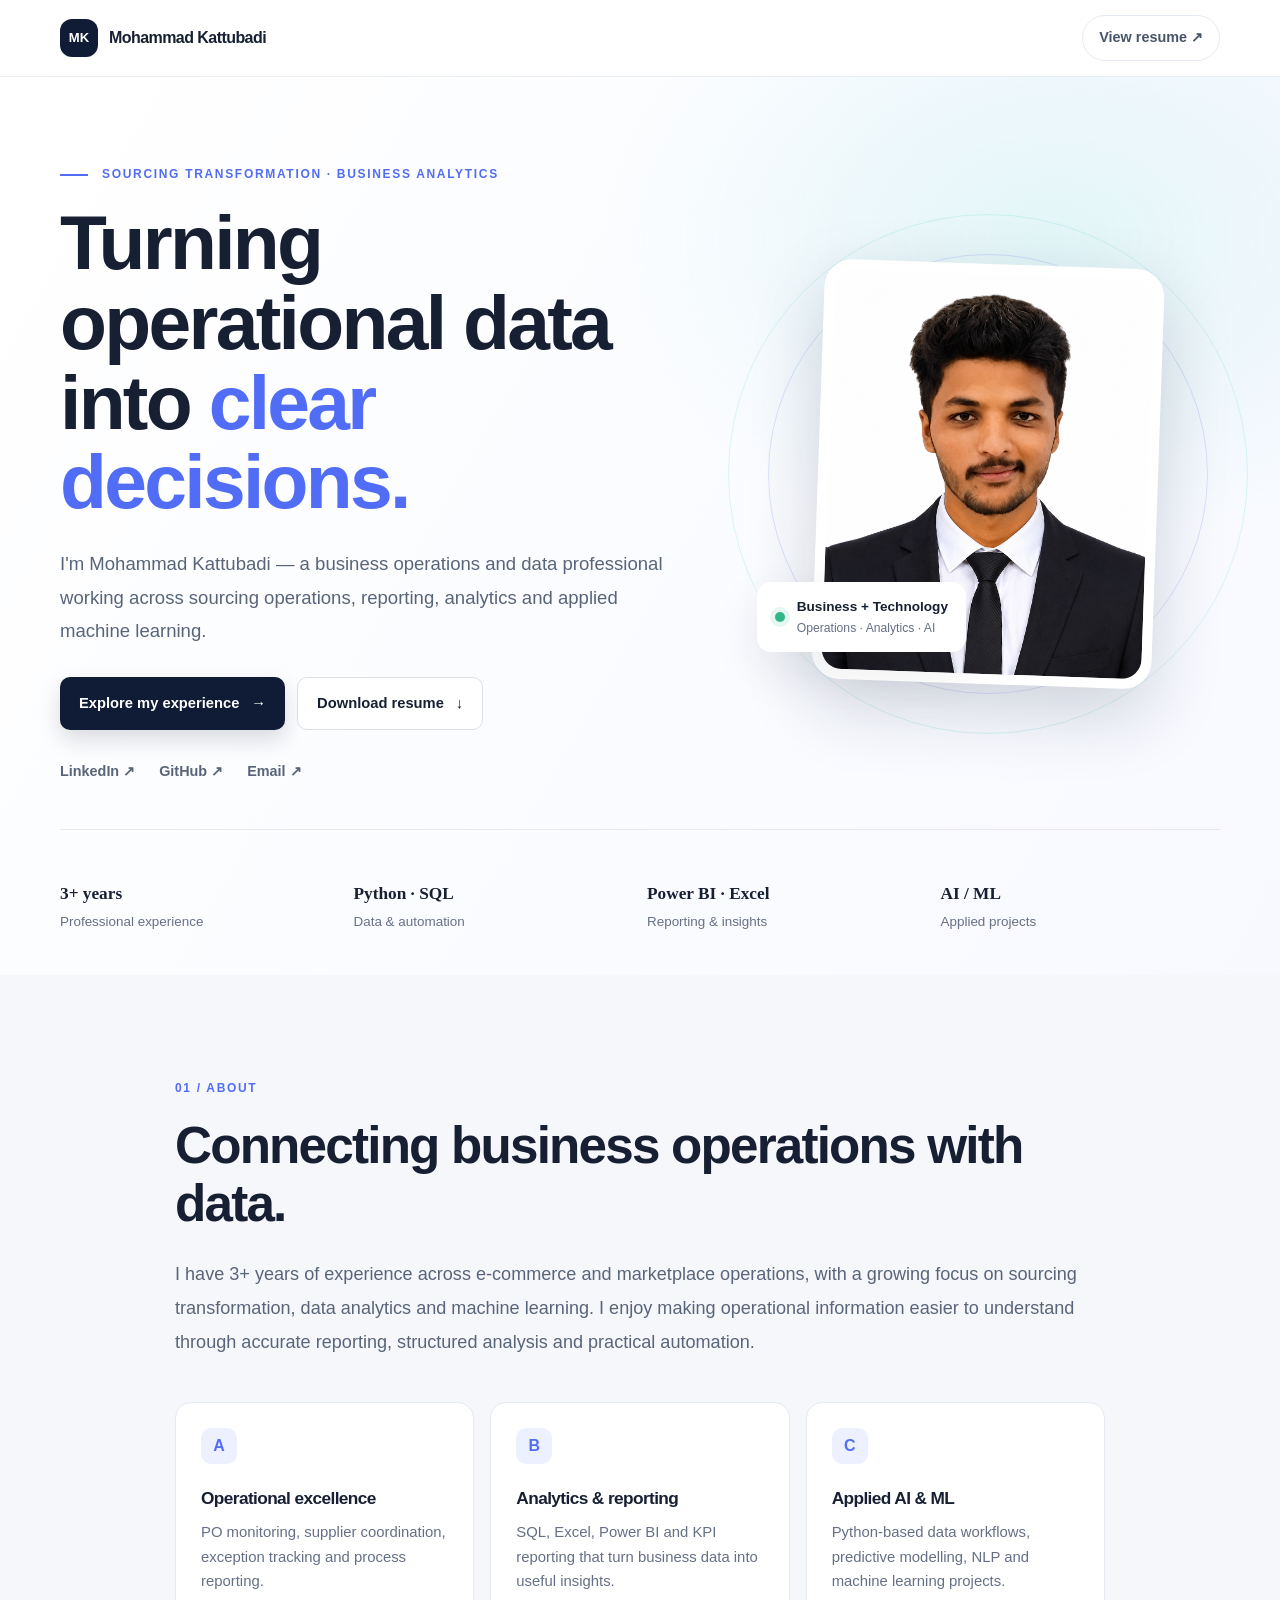
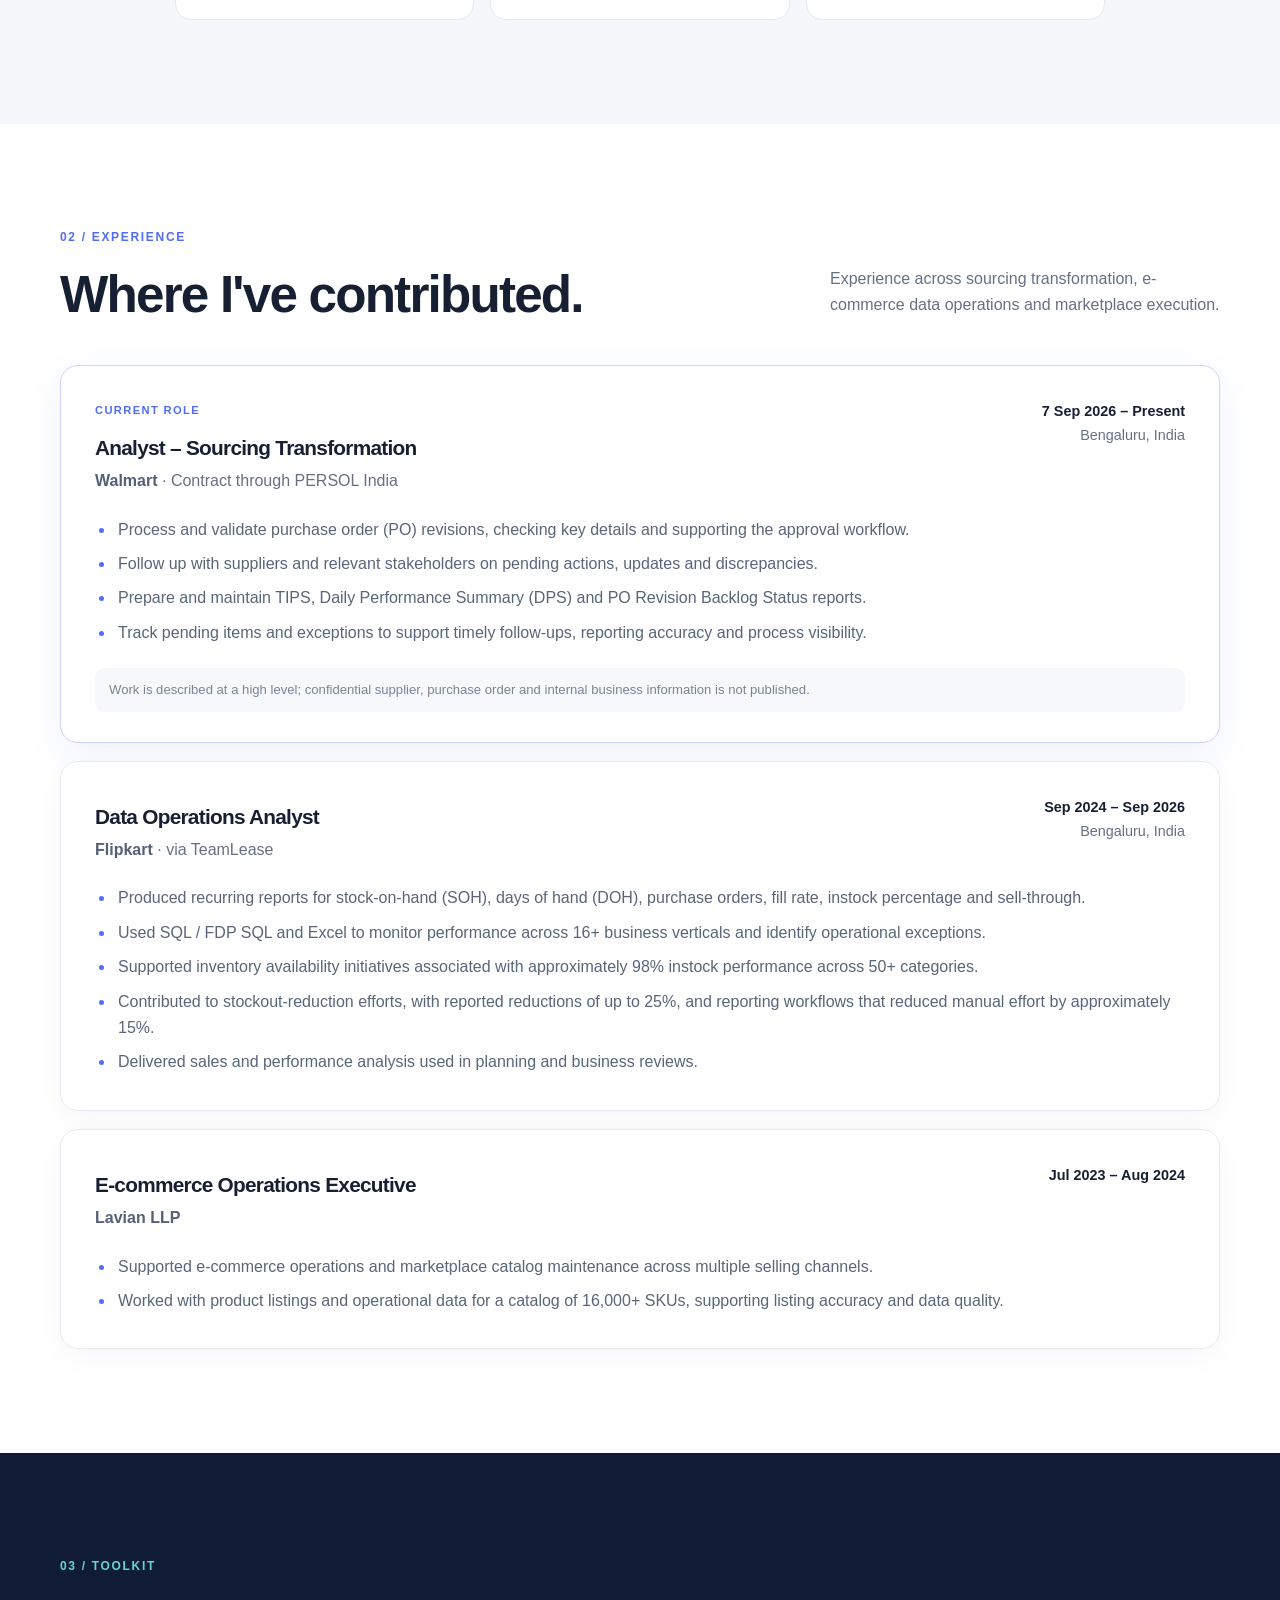
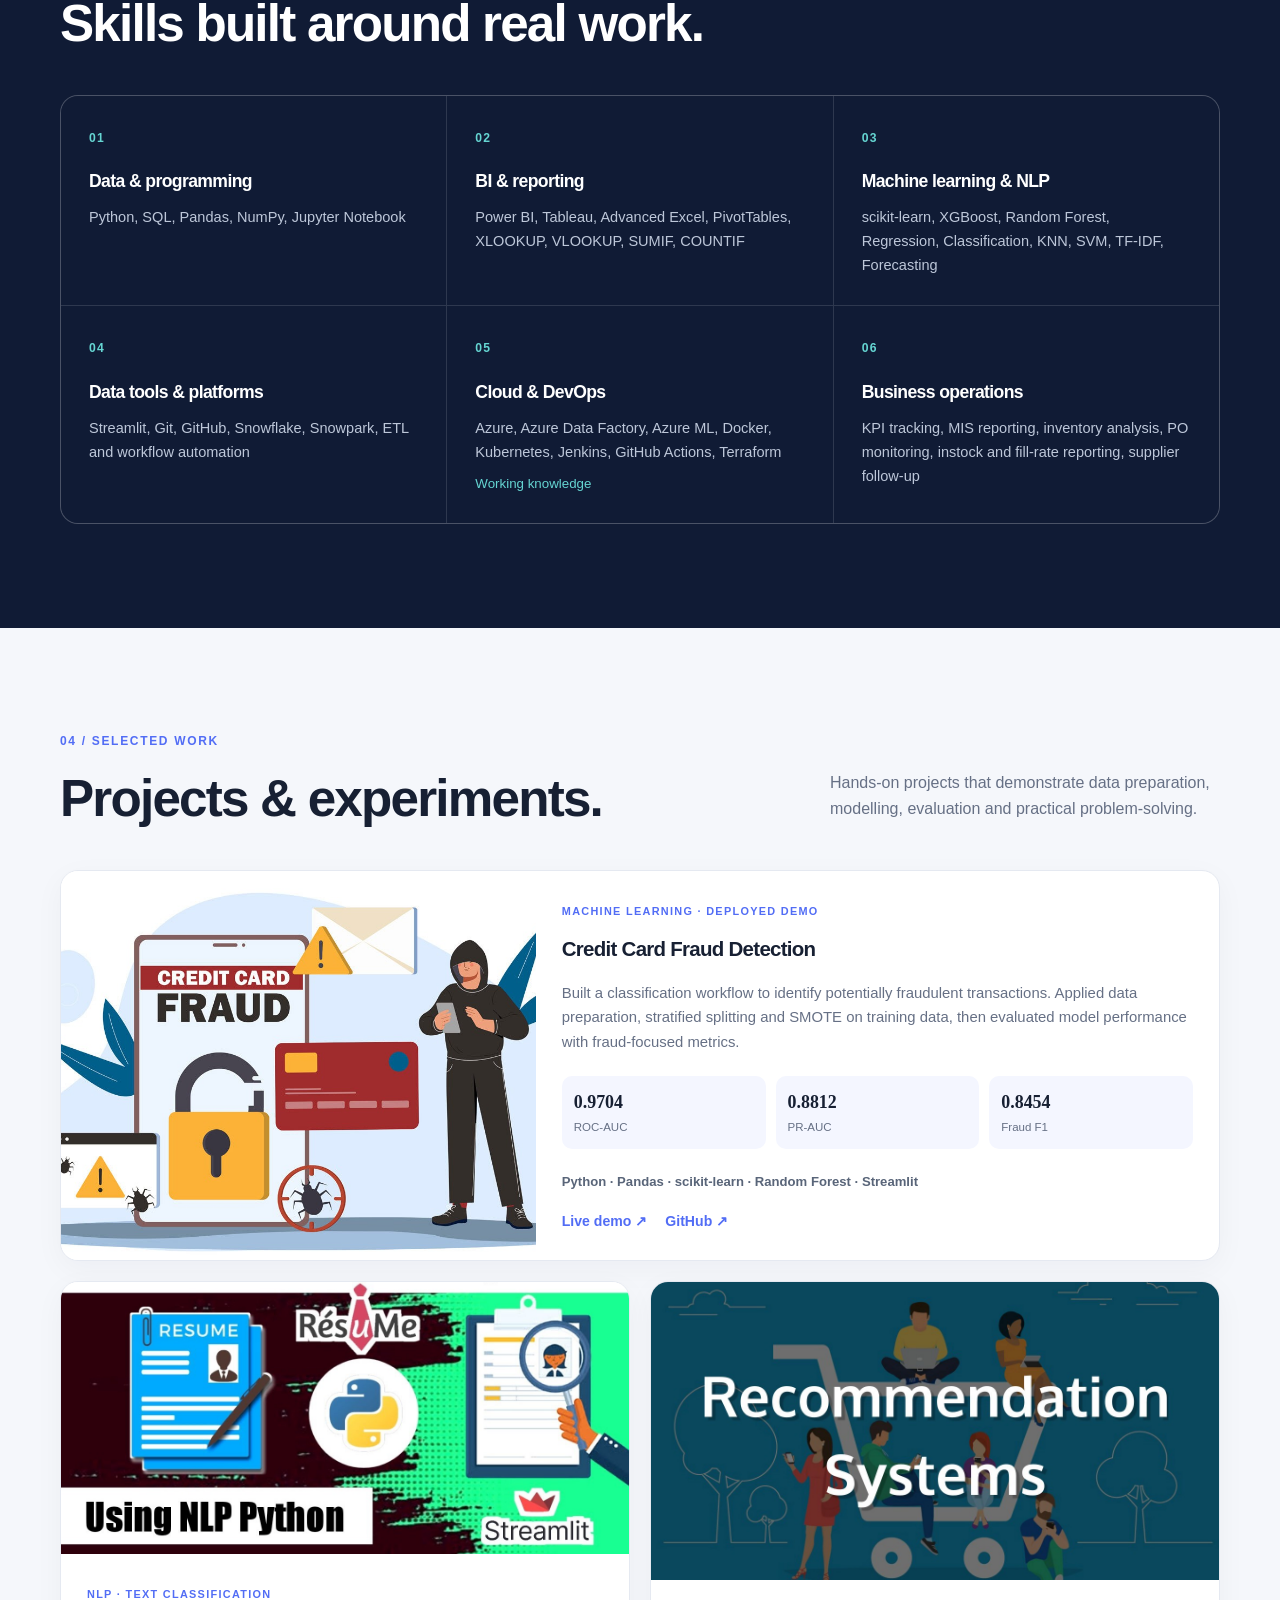
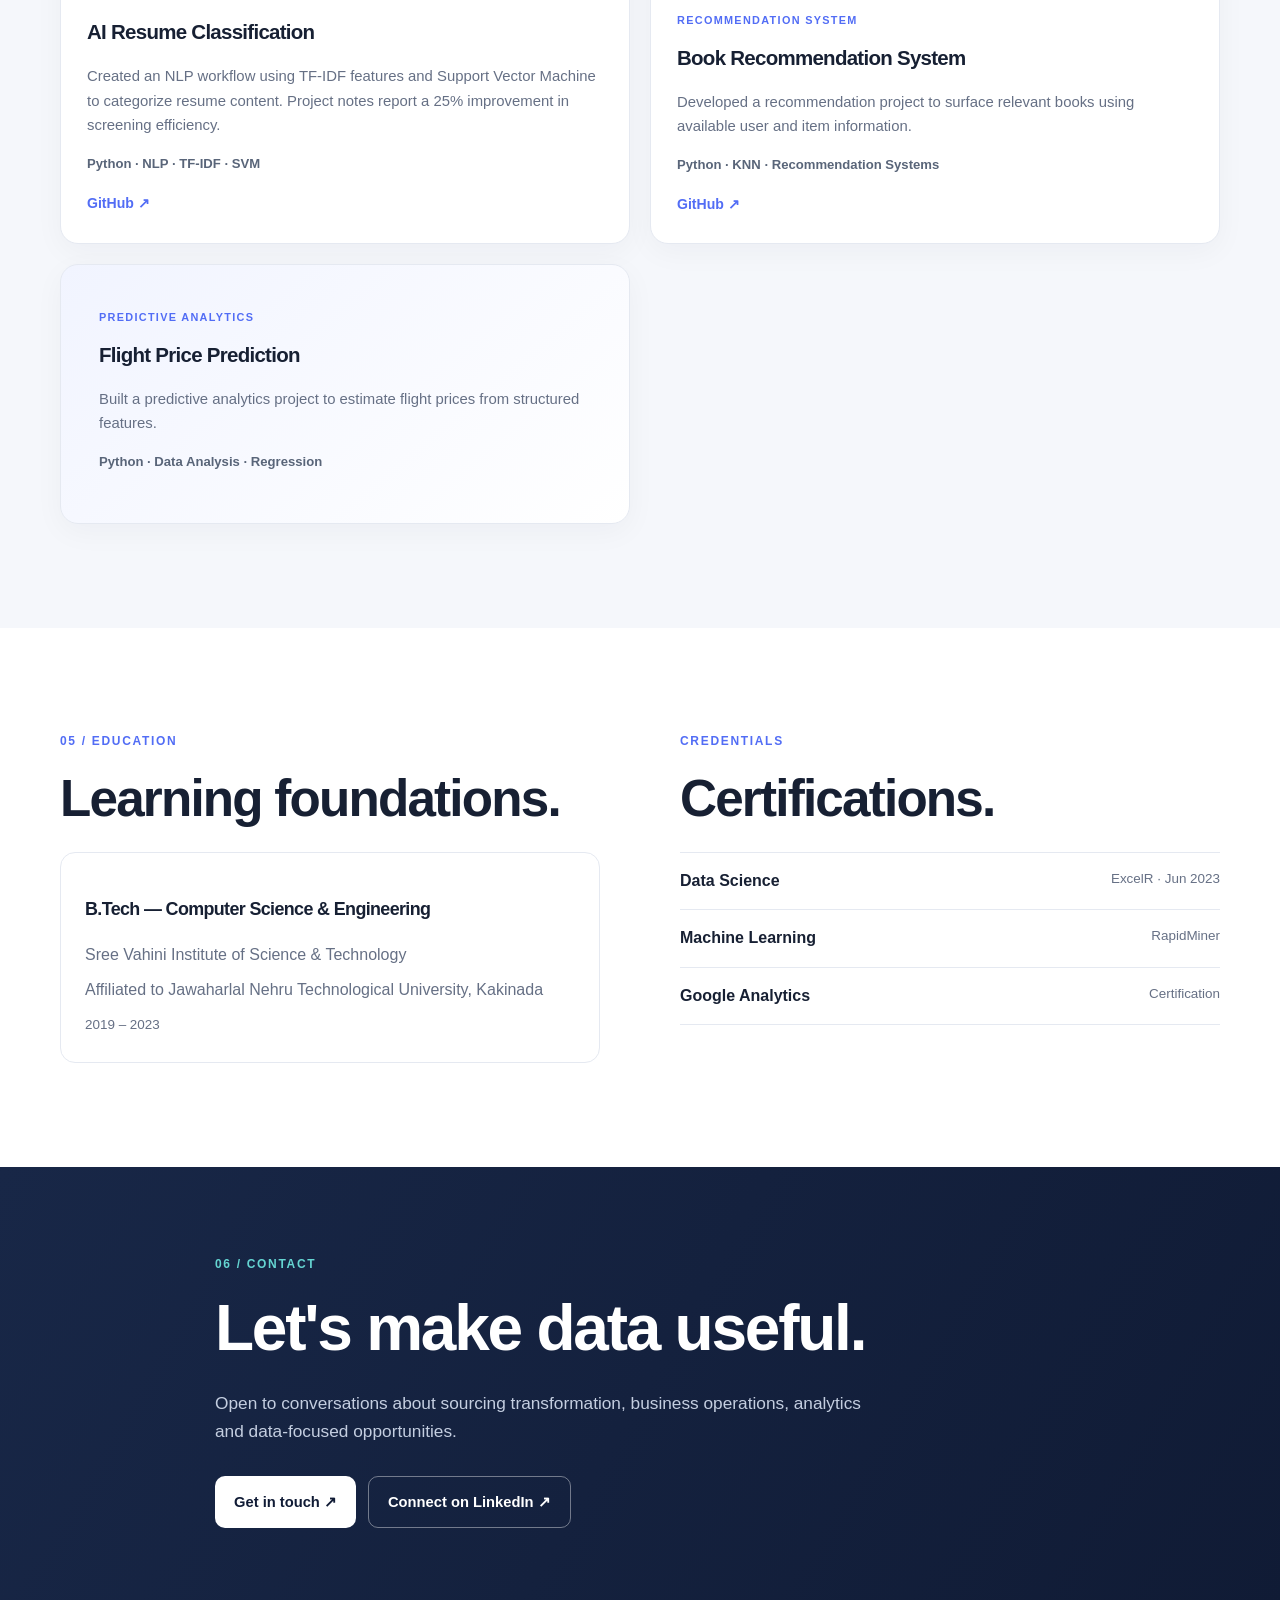
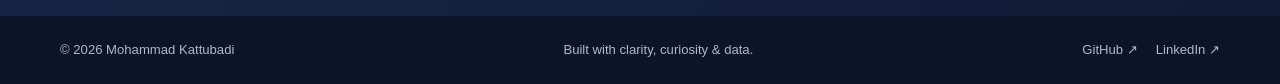
==== commit 30842d07: "Add college and university to education section" ====
--- a/index.html
+++ b/index.html
@@ -152,7 +152,7 @@
 
     <section class="section" id="education">
       <div class="container two-column">
-        <div><p class="eyebrow">05 / EDUCATION</p><h2>Learning foundations.</h2><article class="education-card"><h3>B.Tech — Computer Science &amp; Engineering</h3><p>Jawaharlal Nehru Technological University, Kakinada</p><span>2019 – 2023</span></article></div>
+        <div><p class="eyebrow">05 / EDUCATION</p><h2>Learning foundations.</h2><article class="education-card"><h3>B.Tech — Computer Science &amp; Engineering</h3><p>Sree Vahini Institute of Science &amp; Technology</p><p class="education-affiliation">Affiliated to Jawaharlal Nehru Technological University, Kakinada</p><span>2019 – 2023</span></article></div>
         <div><p class="eyebrow">CREDENTIALS</p><h2>Certifications.</h2><ul class="cert-list"><li><strong>Data Science</strong><span>ExcelR · Jun 2023</span></li><li><strong>Machine Learning</strong><span>RapidMiner</span></li><li><strong>Google Analytics</strong><span>Certification</span></li></ul></div>
       </div>
     </section>
--- a/styles.css
+++ b/styles.css
@@ -0,0 +1,7 @@
+:root{--navy:#101b35;--navy-2:#172746;--ink:#172033;--muted:#667085;--blue:#526df5;--cyan:#65d5d2;--paper:#f5f7fb;--line:#e5e9f1;--white:#fff;--radius:20px;--shadow:0 18px 50px rgba(16,27,53,.08)}
+*{box-sizing:border-box}html{scroll-behavior:smooth;scroll-padding-top:92px}body{margin:0;color:var(--ink);background:#fff;font-family:"DM Sans",Arial,sans-serif;line-height:1.65;-webkit-font-smoothing:antialiased}h1,h2,h3,.brand{font-family:Manrope,"DM Sans",sans-serif;letter-spacing:-.035em}a{color:inherit;text-decoration:none}a:hover{color:var(--blue)}img{max-width:100%;display:block}.container{width:min(1160px,calc(100% - 48px));margin:0 auto}.narrow{max-width:930px}.section{padding:104px 0}.section-light{background:var(--paper)}.skip-link{position:absolute;left:16px;top:-60px;background:#fff;color:var(--navy);padding:10px 14px;z-index:20;border-radius:8px}.skip-link:focus{top:12px}.site-header{position:sticky;top:0;z-index:10;background:rgba(255,255,255,.92);backdrop-filter:blur(16px);border-bottom:1px solid rgba(229,233,241,.8)}.nav-wrap{min-height:76px;display:flex;align-items:center;justify-content:space-between;gap:22px}.brand{display:flex;align-items:center;gap:11px;font-weight:800;font-size:1rem}.brand-mark{width:38px;height:38px;border-radius:12px;background:var(--navy);color:#fff;display:grid;place-items:center;font-size:.82rem;letter-spacing:0}.nav-menu{margin-left:auto}.nav-menu summary{display:none;cursor:pointer;font-weight:700}.nav-menu nav{display:flex;align-items:center;gap:26px}.nav-menu nav a,.nav-resume{font-size:.9rem;font-weight:600;color:#475467}.nav-menu nav a:hover,.nav-resume:hover{color:var(--blue)}.nav-resume{border:1px solid var(--line);border-radius:999px;padding:10px 16px}.hero{padding:88px 0 42px;background:radial-gradient(ellipse at 82% 18%,rgba(101,213,210,.16),transparent 30%),linear-gradient(120deg,#fff 0%,#f7f9ff 100%);overflow:hidden}.hero-grid{display:grid;grid-template-columns:1.15fr .85fr;align-items:center;gap:70px}.eyebrow{margin:0 0 18px;color:var(--blue);font-size:.75rem;font-weight:800;letter-spacing:.14em}.eyebrow-line{display:inline-block;width:28px;height:2px;background:var(--blue);vertical-align:middle;margin-right:9px}.hero h1{font-size:clamp(3.1rem,6vw,5.4rem);line-height:1.04;font-weight:800;margin:0 0 25px;max-width:720px}.hero h1 span{color:var(--blue)}.hero-lead{font-size:1.16rem;line-height:1.8;color:#586579;max-width:650px}.hero-actions{display:flex;flex-wrap:wrap;gap:12px;margin-top:30px}.button{display:inline-flex;align-items:center;justify-content:center;gap:12px;padding:13px 19px;border-radius:10px;font-size:.92rem;font-weight:700;transition:transform .2s,box-shadow .2s}.button:hover{transform:translateY(-2px)}.button-primary{background:var(--navy);color:#fff;box-shadow:0 10px 22px rgba(16,27,53,.15)}.button-primary:hover{color:#fff;background:#22345a}.button-secondary{border:1px solid #d9dfeb;background:#fff;color:var(--ink)}.hero-links{display:flex;gap:24px;margin-top:30px;color:#586579;font-size:.9rem;font-weight:600}.hero-visual{position:relative;min-height:440px;display:grid;place-items:center}.photo-frame{width:min(340px,78%);height:420px;padding:10px;background:#fff;border-radius:28px;box-shadow:0 25px 70px rgba(16,27,53,.18);transform:rotate(2deg);z-index:1}.photo-frame img{width:100%;height:100%;object-fit:cover;object-position:center top;border-radius:20px}.floating-note{position:absolute;z-index:2;bottom:42px;left:0;display:flex;align-items:center;gap:12px;background:#fff;padding:14px 18px;border-radius:14px;box-shadow:var(--shadow)}.floating-note strong,.floating-note small{display:block}.floating-note strong{font-size:.85rem}.floating-note small{color:var(--muted);font-size:.76rem}.note-dot{width:10px;height:10px;border-radius:50%;background:#31b58b;box-shadow:0 0 0 5px #e4f7f0}.visual-orbit{position:absolute;border:1px solid rgba(82,109,245,.18);border-radius:50%;pointer-events:none}.orbit-one{width:440px;height:440px}.orbit-two{width:520px;height:520px;border-color:rgba(101,213,210,.22)}.hero-stats{display:grid;grid-template-columns:repeat(4,1fr);gap:14px;padding-top:50px;margin-top:45px;border-top:1px solid #e4e9f1}.hero-stats div{display:flex;flex-direction:column;gap:3px}.hero-stats strong{font-family:Manrope;font-size:1.08rem}.hero-stats span{color:var(--muted);font-size:.84rem}.section h2,.contact-section h2{font-size:clamp(2.1rem,4vw,3.2rem);line-height:1.13;margin:0 0 24px;font-weight:800}.section-intro{font-size:1.13rem;color:#596579;line-height:1.9}.focus-grid{display:grid;grid-template-columns:repeat(3,1fr);gap:16px;margin-top:42px}.focus-card{padding:25px;border:1px solid var(--line);border-radius:16px;background:#fff}.focus-number{display:grid;place-items:center;width:36px;height:36px;border-radius:10px;background:#edf0ff;color:var(--blue);font-weight:800}.focus-card h3{font-size:1.08rem;margin:20px 0 8px}.focus-card p{margin:0;color:var(--muted);font-size:.93rem}.section-heading{display:flex;justify-content:space-between;align-items:end;gap:40px;margin-bottom:42px}.section-heading h2{margin-bottom:0}.section-heading>p{max-width:390px;color:var(--muted);margin:0 0 5px}.timeline{display:grid;gap:18px}.job-card{position:relative;padding:30px 34px;border:1px solid var(--line);border-radius:18px;background:#fff;box-shadow:0 8px 30px rgba(16,27,53,.035)}.job-card.current{border-color:#cbd3ff;box-shadow:0 12px 36px rgba(82,109,245,.09)}.job-top{display:flex;justify-content:space-between;gap:24px;margin-bottom:18px}.job-label,.project-type{font-size:.7rem;letter-spacing:.12em;font-weight:800;color:var(--blue)}.job-card h3{font-size:1.3rem;margin:8px 0 3px}.company{margin:0;color:#526078;font-weight:700}.company span{font-weight:400;color:var(--muted)}.job-date{text-align:right;color:var(--ink);font-weight:700;font-size:.9rem;white-space:nowrap;margin:4px 0 0}.job-date span{color:var(--muted);font-weight:400}.job-card ul{padding-left:20px;margin:0;color:#596579}.job-card li{padding:4px 0 4px 3px}.job-card li::marker{color:var(--blue)}.job-note{font-size:.82rem;color:#7a8495;background:#f7f8fc;padding:11px 14px;border-radius:9px;margin:18px 0 0}.section-dark{background:var(--navy);color:#fff}.section-dark .eyebrow{color:var(--cyan)}.section-dark h2{margin-bottom:42px}.skills-grid{display:grid;grid-template-columns:repeat(3,1fr);gap:1px;background:rgba(255,255,255,.13);border:1px solid rgba(255,255,255,.13);border-radius:18px;overflow:hidden}.skills-grid article{padding:28px;background:var(--navy)}.skill-index{color:var(--cyan);font-size:.76rem;font-weight:800;letter-spacing:.1em}.skills-grid h3{font-size:1.1rem;margin:17px 0 9px}.skills-grid p{color:#bdc7d9;font-size:.91rem;margin:0}.skills-grid small{display:block;color:var(--cyan);margin-top:9px}.projects-grid{display:grid;grid-template-columns:repeat(2,1fr);gap:20px}.project-card{overflow:hidden;background:#fff;border:1px solid var(--line);border-radius:18px;box-shadow:0 8px 30px rgba(16,27,53,.04)}.project-featured{grid-column:1/-1;display:grid;grid-template-columns:.82fr 1.18fr}.project-image{min-height:220px;background:#e9edf5;overflow:hidden}.project-image img{width:100%;height:100%;min-height:220px;object-fit:cover;transition:transform .5s}.project-card:hover .project-image img{transform:scale(1.035)}.project-content{padding:26px}.project-content h3{font-size:1.28rem;margin:9px 0 12px}.project-content>p:not(.tech-list){color:var(--muted);font-size:.93rem}.project-type{font-size:.68rem}.metric-row{display:flex;gap:10px;margin:22px 0}.metric-row div{flex:1;padding:12px;background:#f4f6ff;border-radius:10px}.metric-row strong,.metric-row span{display:block}.metric-row strong{font-family:Manrope;font-size:1.12rem}.metric-row span{color:var(--muted);font-size:.72rem}.tech-list{font-size:.82rem;font-weight:700;color:#596579}.project-actions{display:flex;gap:18px;flex-wrap:wrap;margin-top:18px}.project-actions a{font-weight:700;font-size:.88rem;color:var(--blue)}.project-text{background:linear-gradient(140deg,#f1f4ff,#fff)}.project-text .project-content{padding:38px}.two-column{display:grid;grid-template-columns:1fr 1fr;gap:80px}.education-card{padding:24px;border:1px solid var(--line);border-radius:15px}.education-card h3{font-size:1.12rem}.education-card p{color:var(--muted);margin:8px 0}.education-card span,.cert-list span{font-size:.84rem;color:var(--muted)}.cert-list{list-style:none;padding:0;margin:0;border-top:1px solid var(--line)}.cert-list li{padding:15px 0;border-bottom:1px solid var(--line);display:flex;justify-content:space-between;gap:16px}.contact-section{background:linear-gradient(120deg,#182747,#101b35);color:#fff;padding:88px 0}.contact-inner{max-width:850px}.contact-section .eyebrow{color:var(--cyan)}.contact-section h2{font-size:clamp(2.6rem,5vw,4.2rem)}.contact-section p:not(.eyebrow){color:#c4cee0;font-size:1.08rem;max-width:650px}.button-light{background:#fff;color:var(--navy)}.button-outline-light{border:1px solid rgba(255,255,255,.4);color:#fff}.button-outline-light:hover{color:#fff;background:rgba(255,255,255,.08)}.site-footer{background:#0b1428;color:#aeb9cc;padding:23px 0;font-size:.82rem}.footer-inner{display:flex;justify-content:space-between;align-items:center;gap:20px}.footer-inner div{display:flex;gap:18px}.footer-inner a:hover{color:#fff}
+a:focus-visible,summary:focus-visible{outline:3px solid #7e8cff;outline-offset:4px;border-radius:4px}
+@media(max-width:900px){.hero-grid{gap:30px}.hero h1{font-size:4rem}.hero-visual{min-height:380px}.photo-frame{height:360px}.orbit-one{width:380px;height:380px}.orbit-two{width:440px;height:440px}.nav-menu nav{gap:15px}.nav-menu nav a{font-size:.82rem}.project-featured{grid-template-columns:1fr}.project-featured .project-image{max-height:260px}.two-column{gap:40px}}
+.nav-menu:not([open])>nav{display:flex}
+@media(max-width:680px){.nav-menu:not([open])>nav{display:none}.container{width:min(100% - 34px,1160px)}.section{padding:72px 0}.nav-wrap{min-height:66px}.brand{font-size:.9rem}.nav-resume{font-size:.8rem;padding:8px 11px}.nav-menu{position:relative;margin-left:auto}.nav-menu summary{display:block;list-style:none;font-size:0;padding:10px}.nav-menu summary::-webkit-details-marker{display:none}.nav-menu summary span{font-size:1.15rem}.nav-menu nav{display:none;position:absolute;right:0;top:42px;width:210px;padding:13px;background:#fff;border:1px solid var(--line);border-radius:13px;box-shadow:var(--shadow)}.nav-menu[open] nav{display:grid;gap:0}.nav-menu nav a{padding:10px 9px;font-size:.9rem}.hero{padding:62px 0 30px}.hero-grid{grid-template-columns:1fr;gap:20px}.hero h1{font-size:clamp(2.8rem,13vw,4.1rem)}.hero-lead{font-size:1.02rem}.hero-visual{min-height:330px;order:-1}.photo-frame{width:220px;height:290px}.floating-note{left:calc(50% - 155px);bottom:20px}.orbit-one{width:310px;height:310px}.orbit-two{width:360px;height:360px}.hero-stats{grid-template-columns:repeat(2,1fr);gap:20px 12px;margin-top:30px;padding-top:28px}.focus-grid,.skills-grid,.projects-grid,.two-column{grid-template-columns:1fr}.section-heading{display:block}.section-heading>p{margin-top:18px}.job-card{padding:23px 21px}.job-top{display:block}.job-date{text-align:left;margin-top:10px}.project-featured{grid-column:auto}.project-image,.project-image img{min-height:190px}.metric-row{gap:6px}.metric-row div{padding:9px 7px}.metric-row strong{font-size:.95rem}.metric-row span{font-size:.65rem}.two-column{gap:50px}.cert-list li{display:block}.cert-list span{display:block;margin-top:4px}.footer-inner{flex-direction:column;align-items:flex-start;gap:9px}.contact-section{padding:70px 0}}
+@media(prefers-reduced-motion:reduce){html{scroll-behavior:auto}*,*::before,*::after{transition:none!important;animation:none!important}}
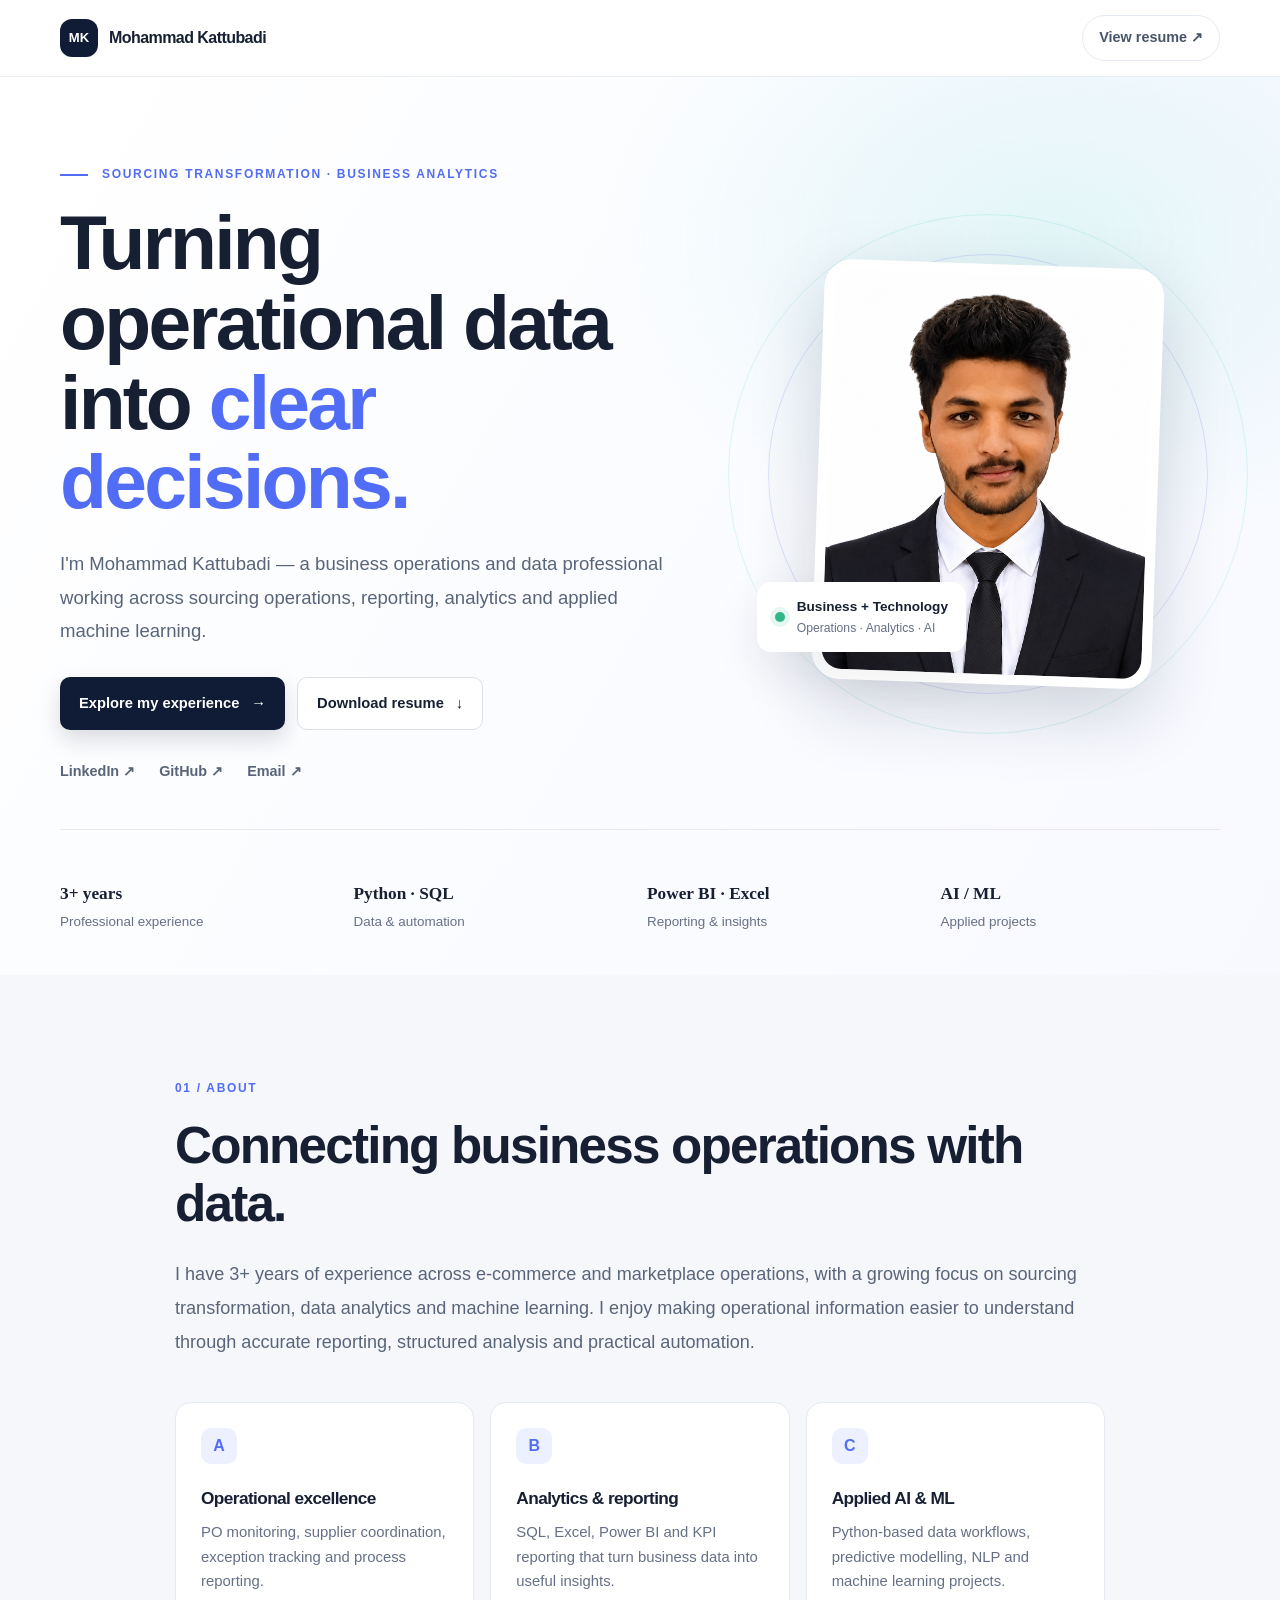
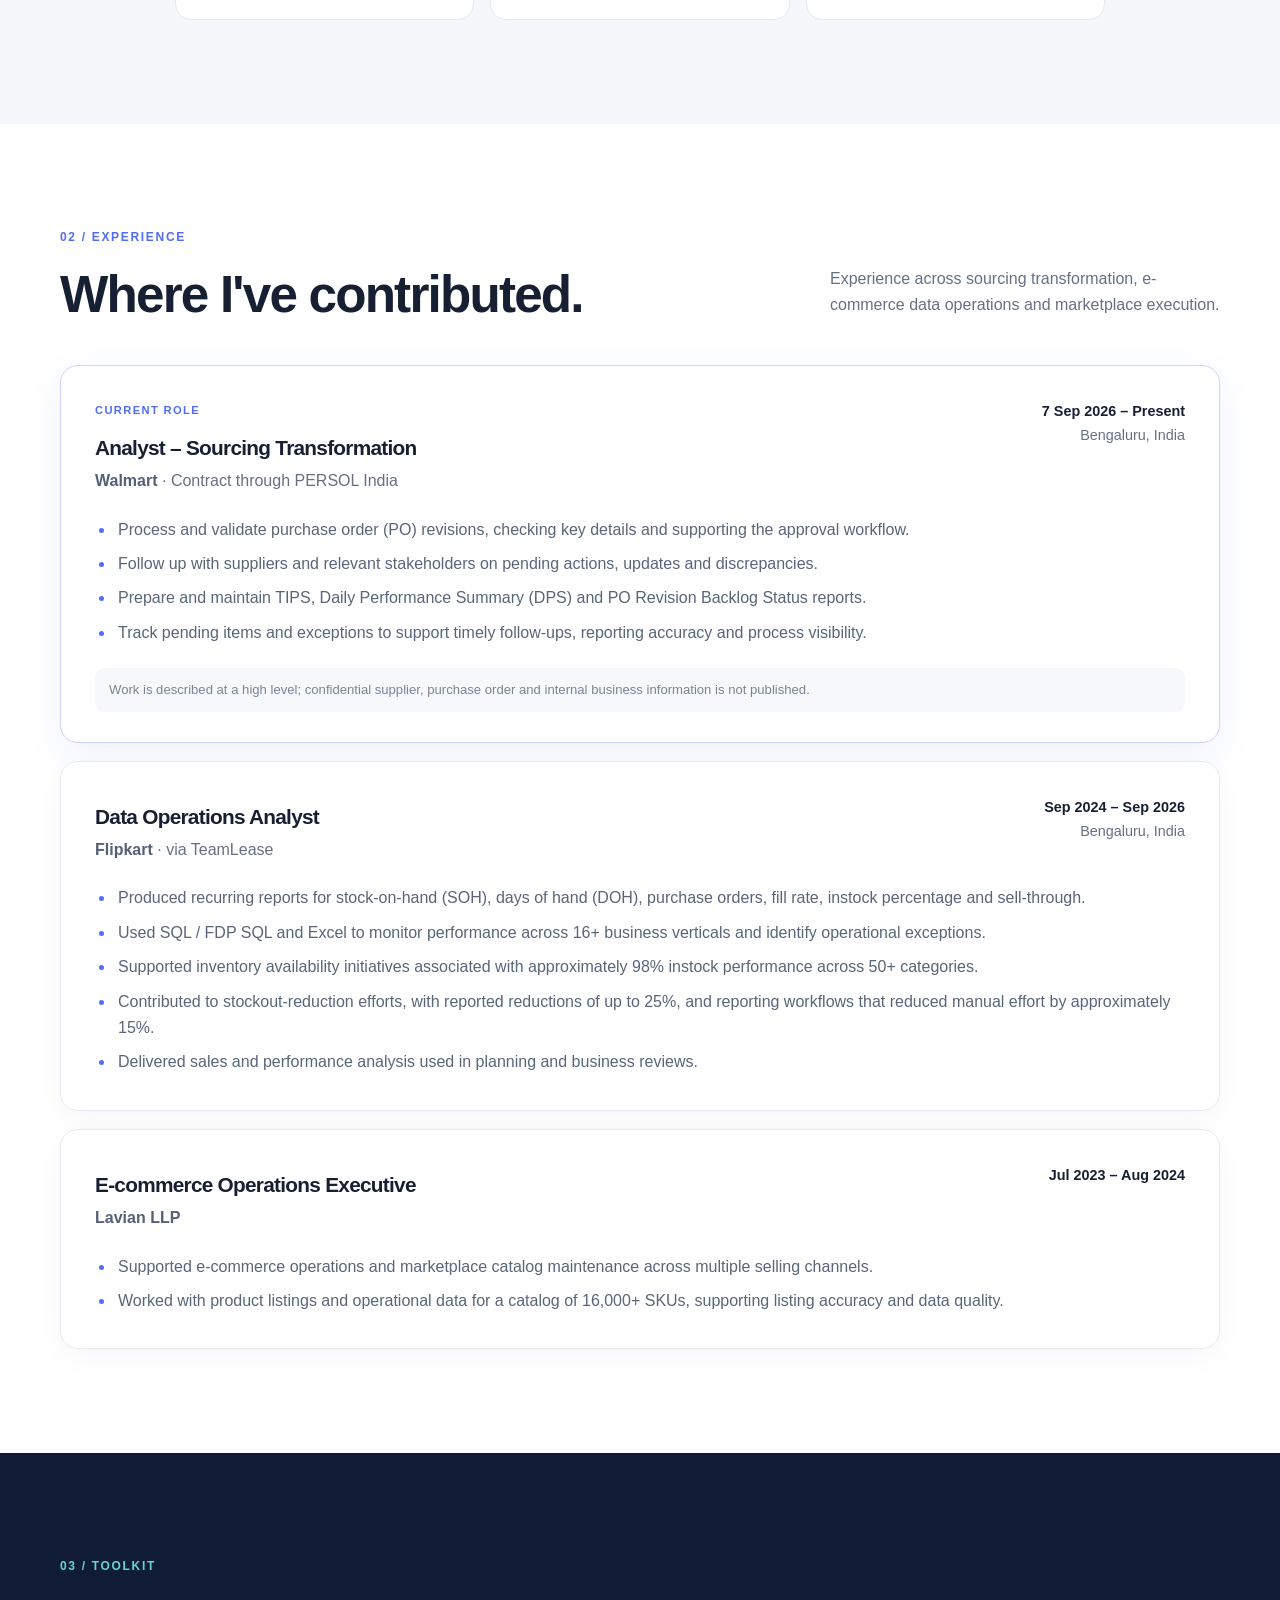
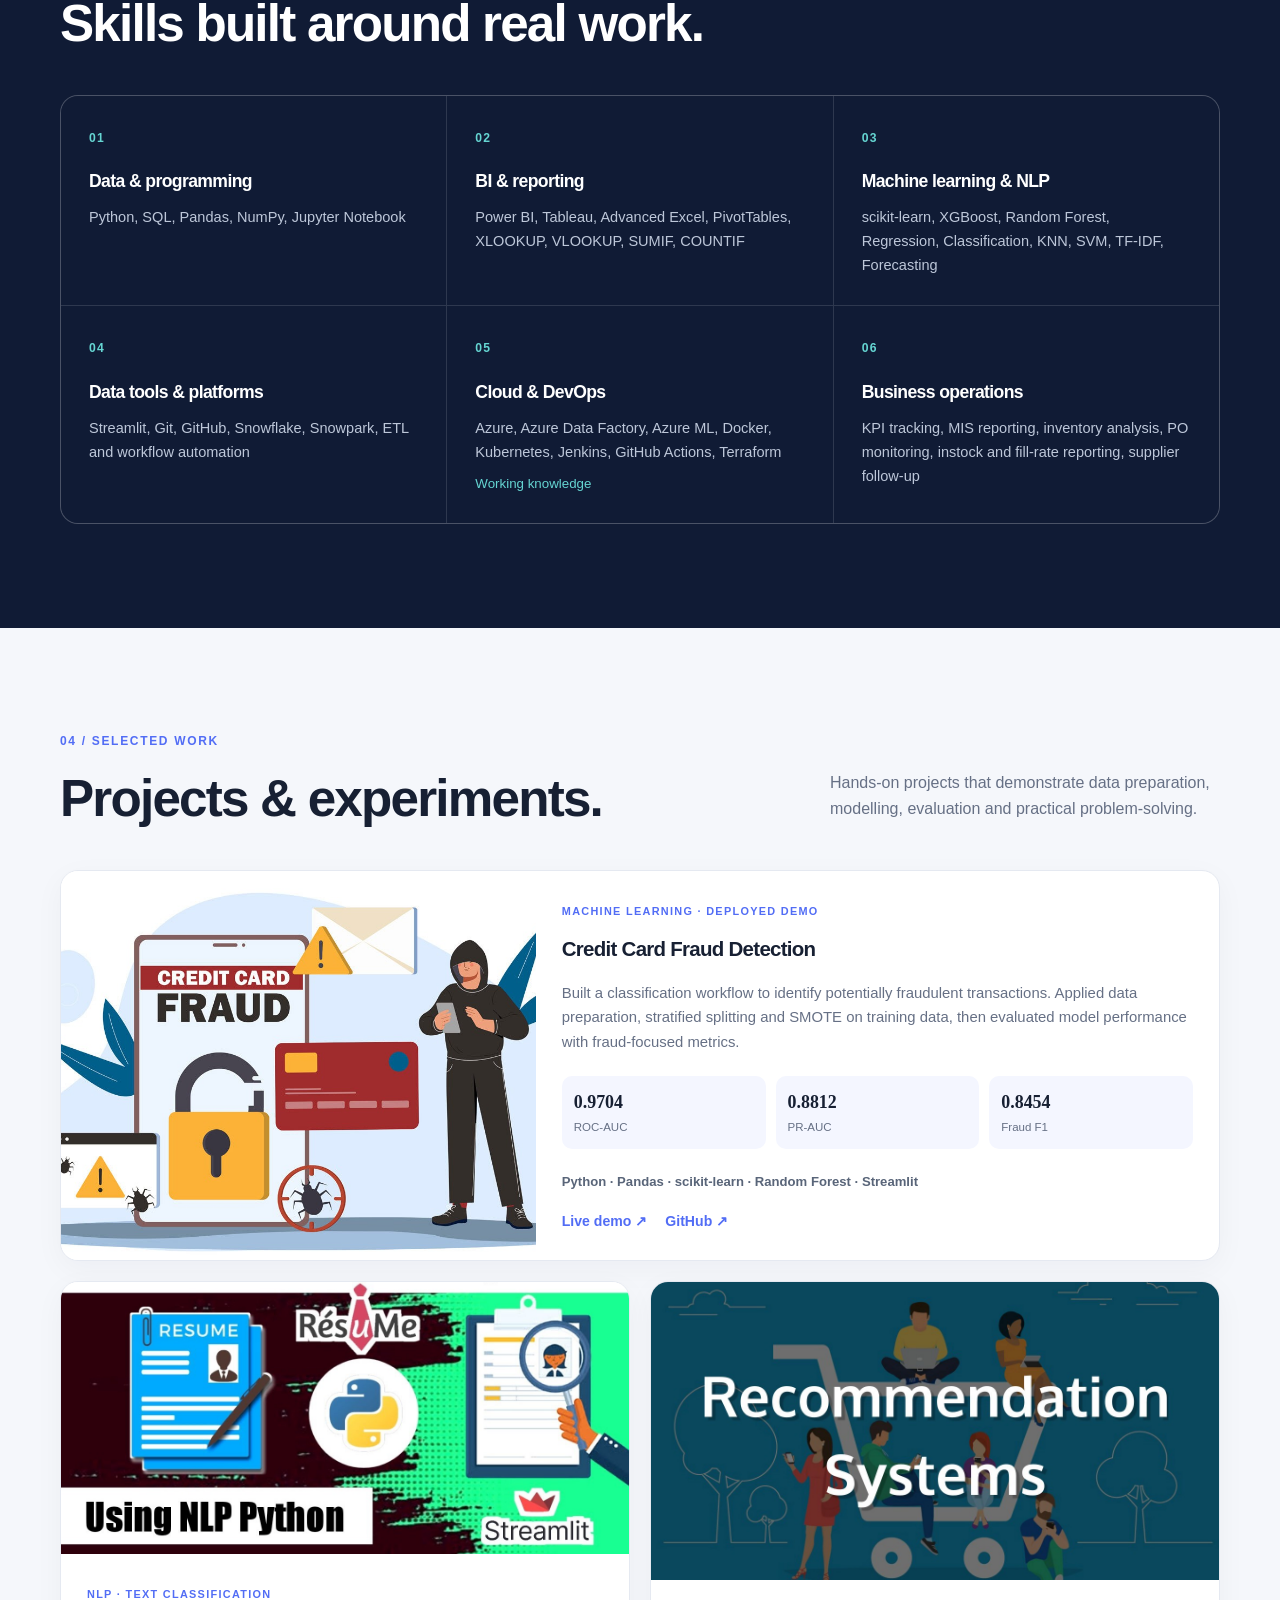
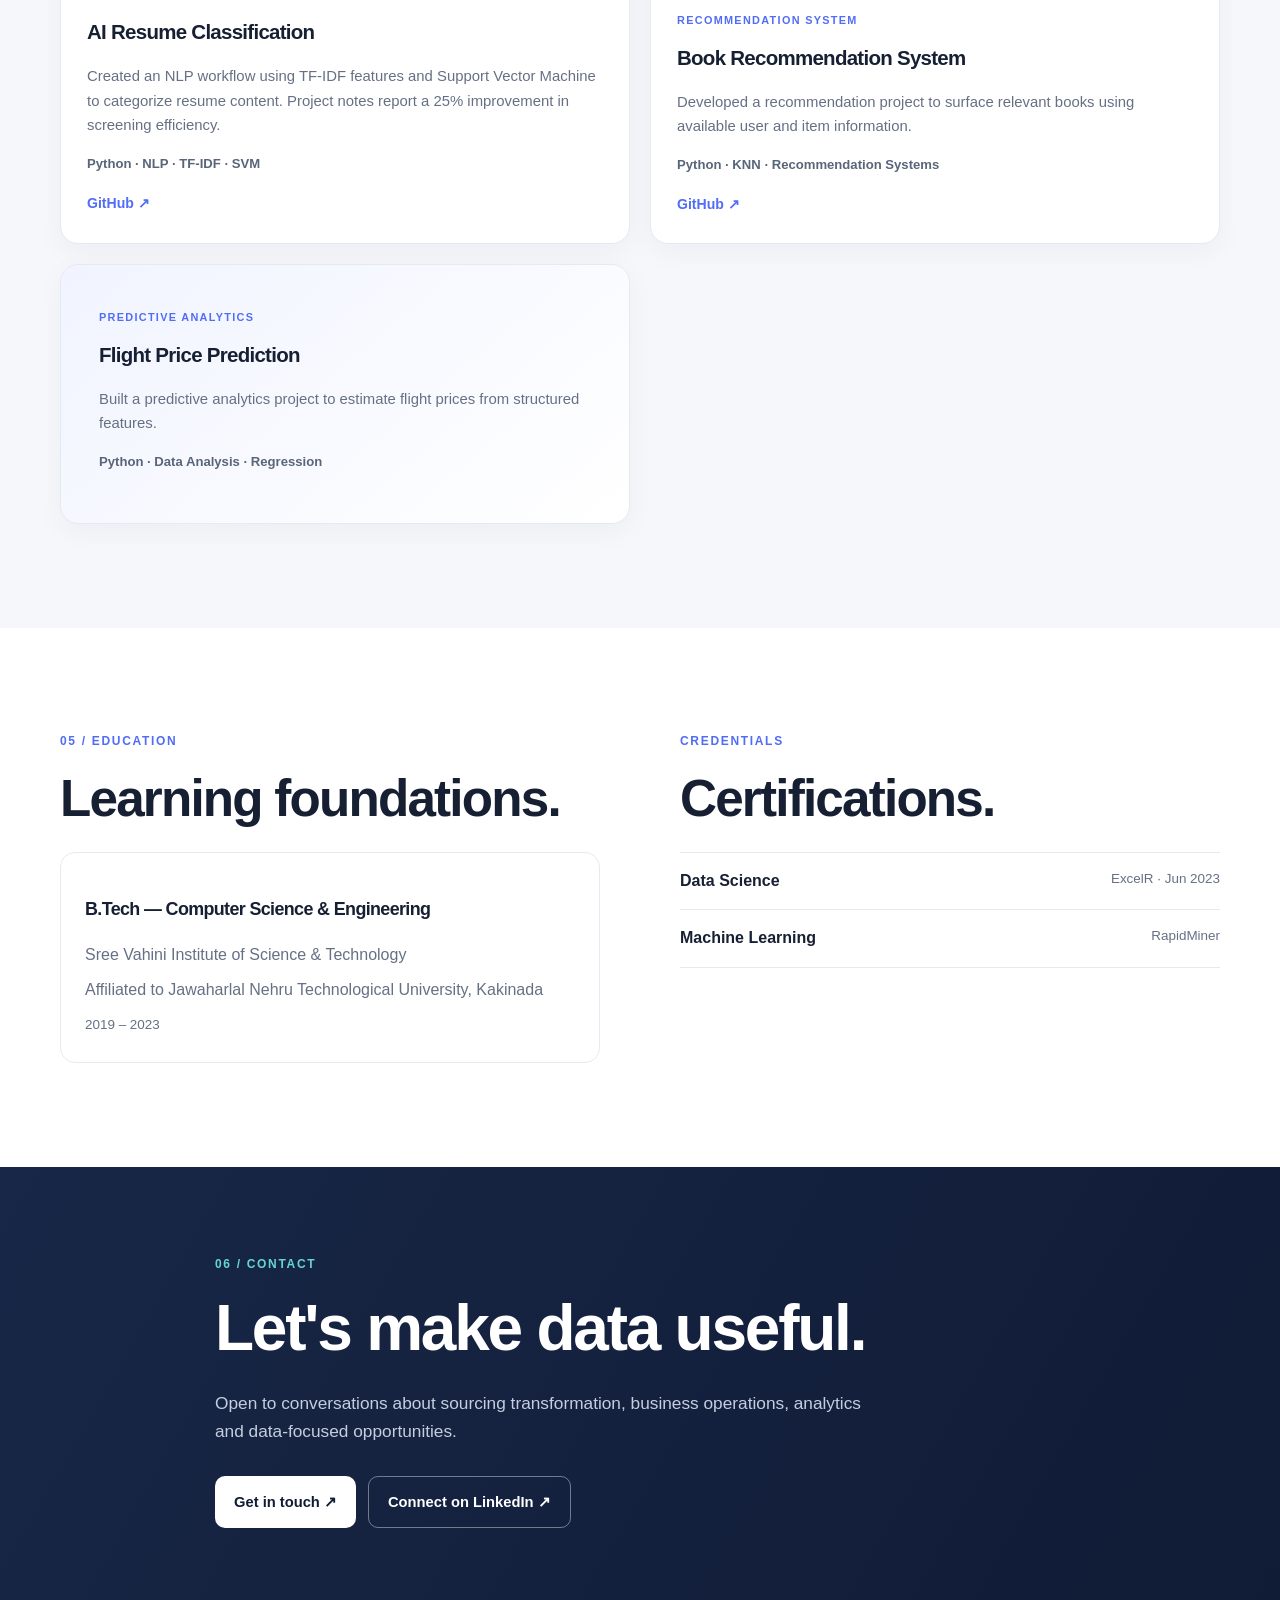
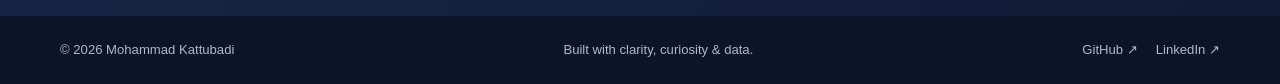
==== commit e1372457: "Remove Google Analytics from portfolio certifications" ====
--- a/index.html
+++ b/index.html
@@ -153,7 +153,7 @@
     <section class="section" id="education">
       <div class="container two-column">
         <div><p class="eyebrow">05 / EDUCATION</p><h2>Learning foundations.</h2><article class="education-card"><h3>B.Tech — Computer Science &amp; Engineering</h3><p>Sree Vahini Institute of Science &amp; Technology</p><p class="education-affiliation">Affiliated to Jawaharlal Nehru Technological University, Kakinada</p><span>2019 – 2023</span></article></div>
-        <div><p class="eyebrow">CREDENTIALS</p><h2>Certifications.</h2><ul class="cert-list"><li><strong>Data Science</strong><span>ExcelR · Jun 2023</span></li><li><strong>Machine Learning</strong><span>RapidMiner</span></li><li><strong>Google Analytics</strong><span>Certification</span></li></ul></div>
+        <div><p class="eyebrow">CREDENTIALS</p><h2>Certifications.</h2><ul class="cert-list"><li><strong>Data Science</strong><span>ExcelR · Jun 2023</span></li><li><strong>Machine Learning</strong><span>RapidMiner</span></li></ul></div>
       </div>
     </section>
 
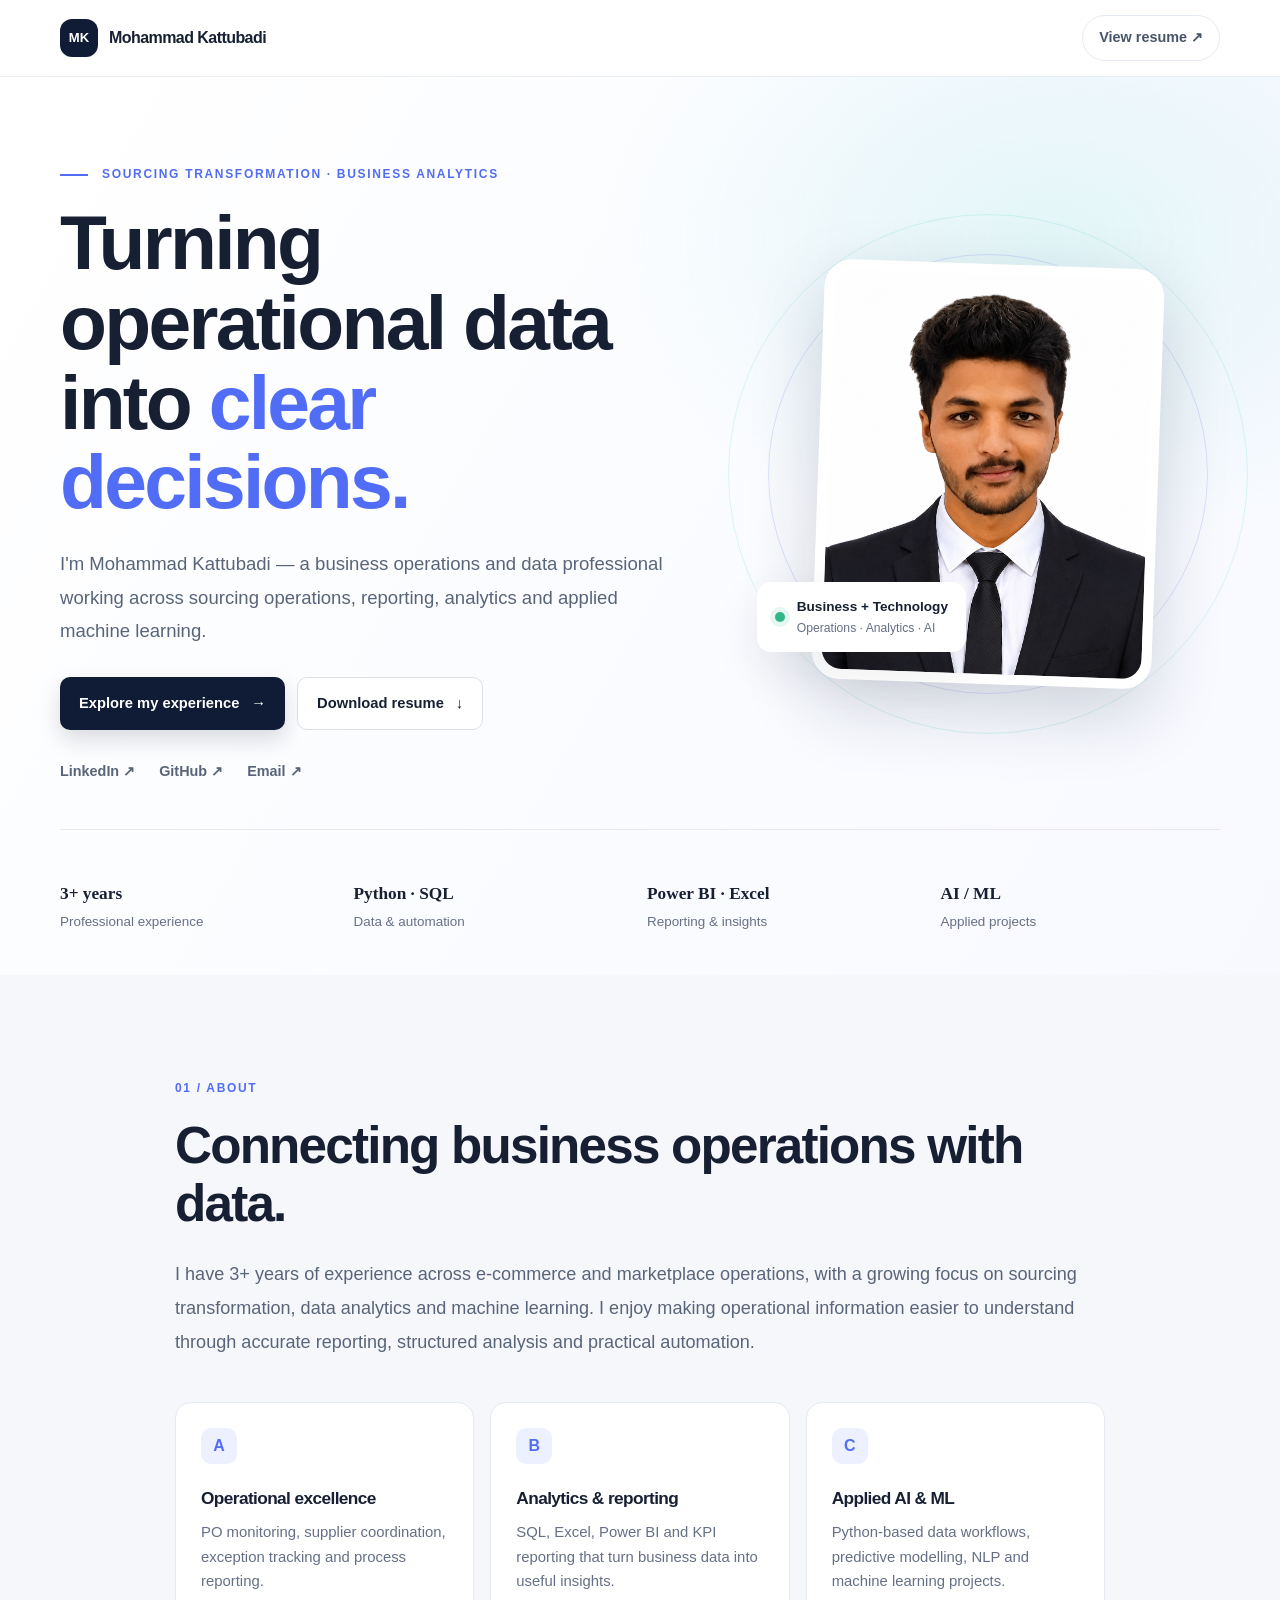
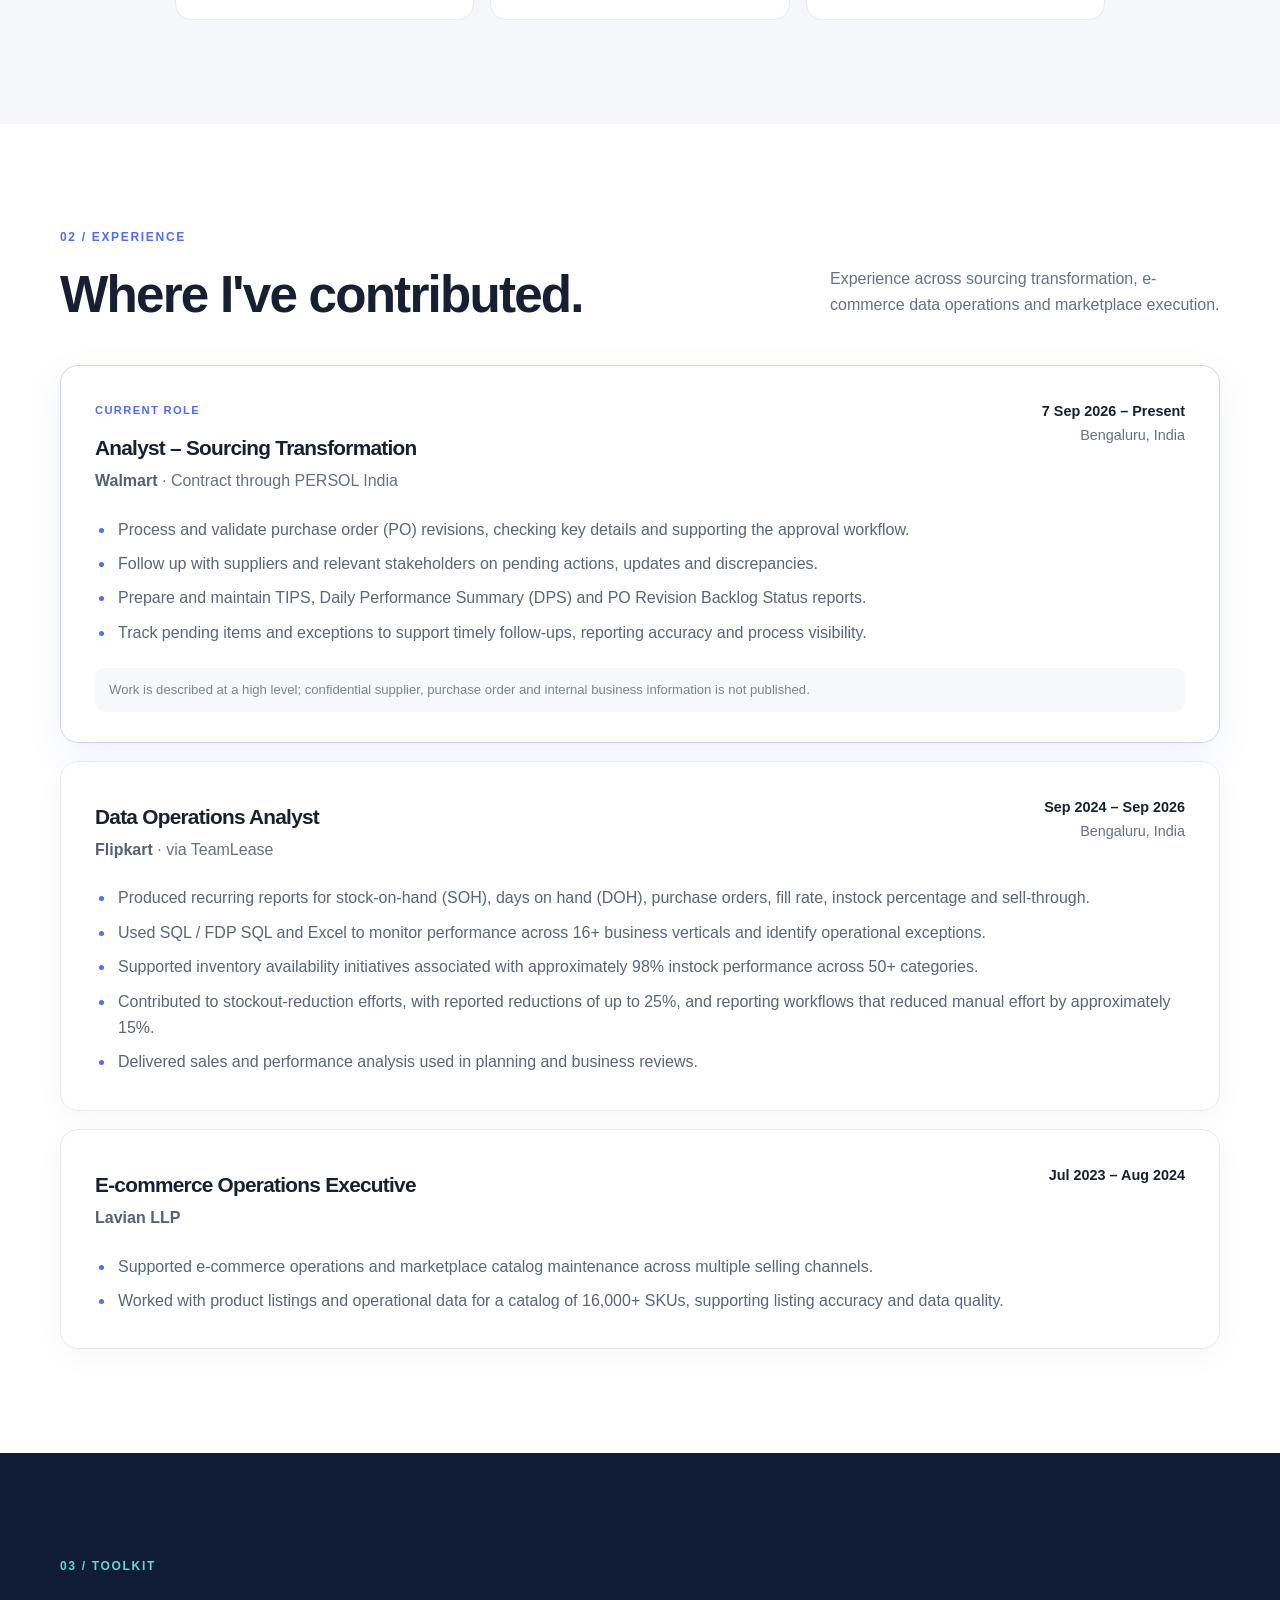
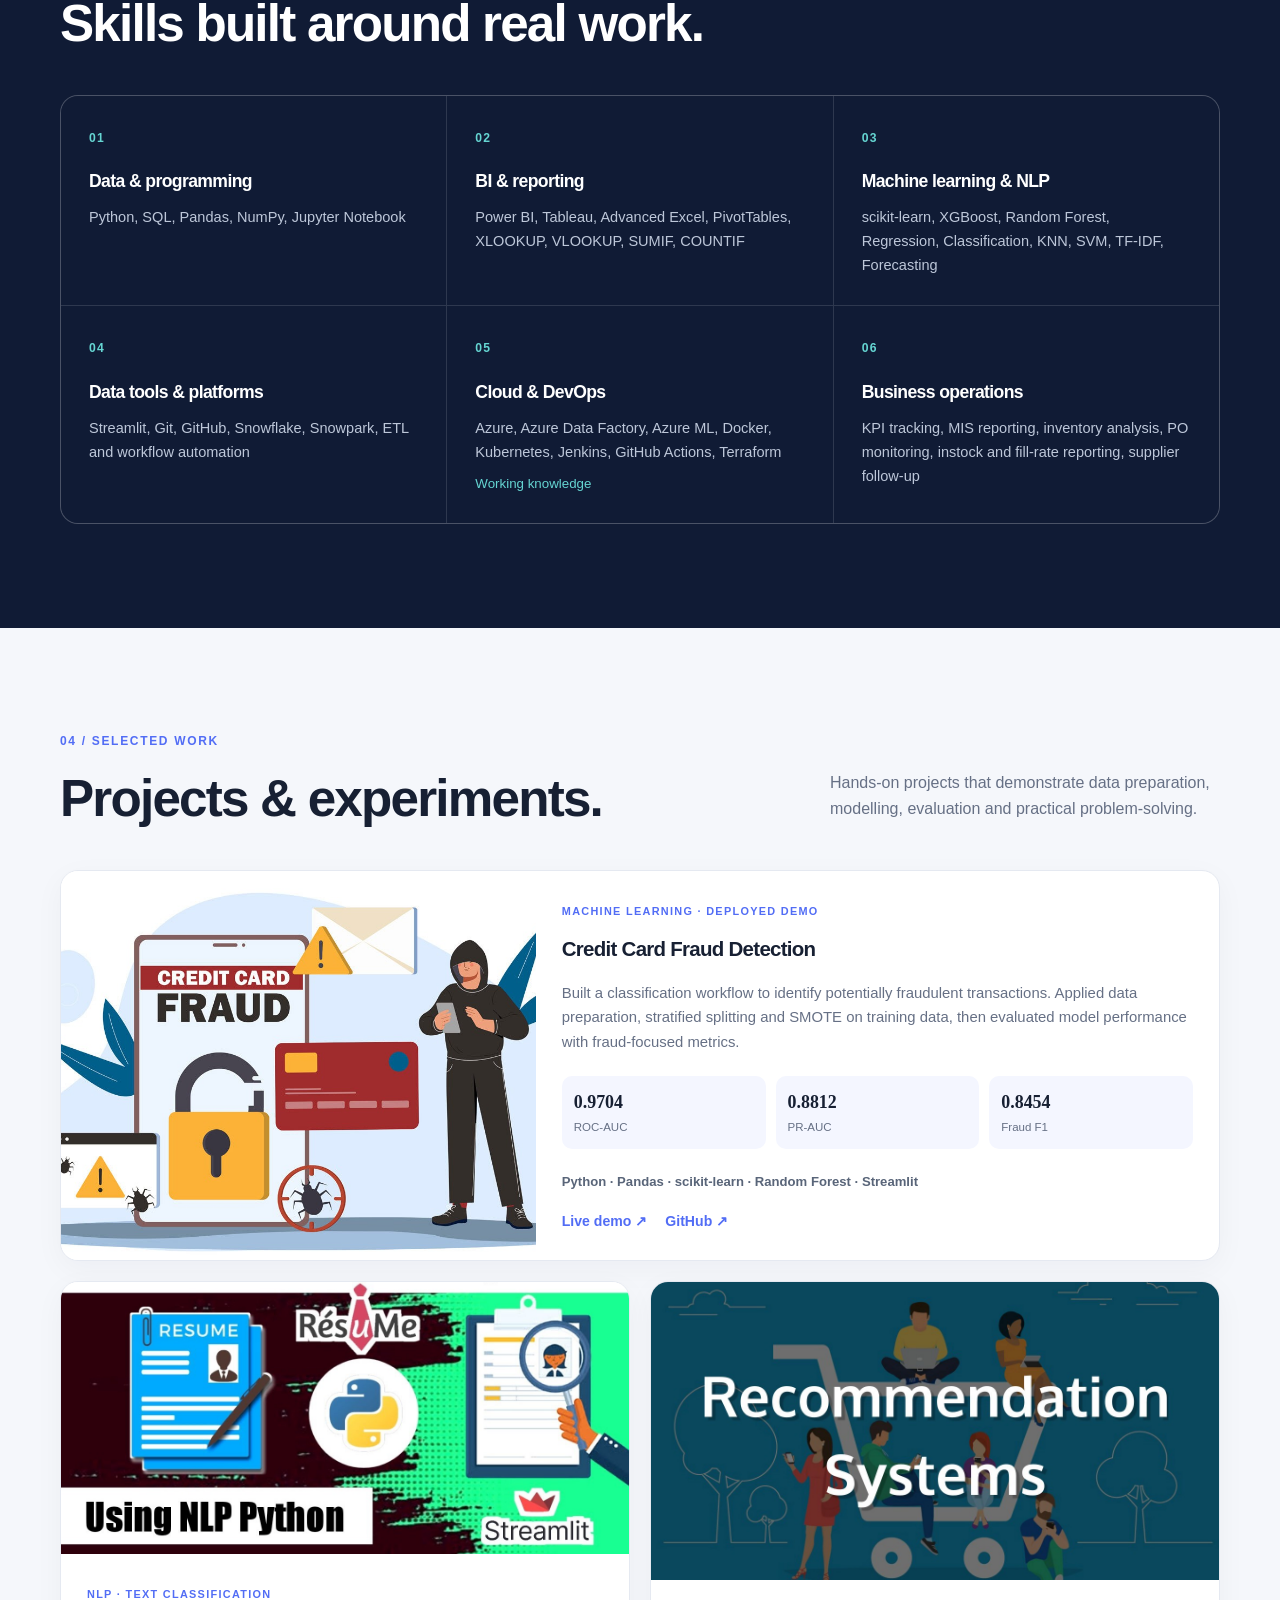
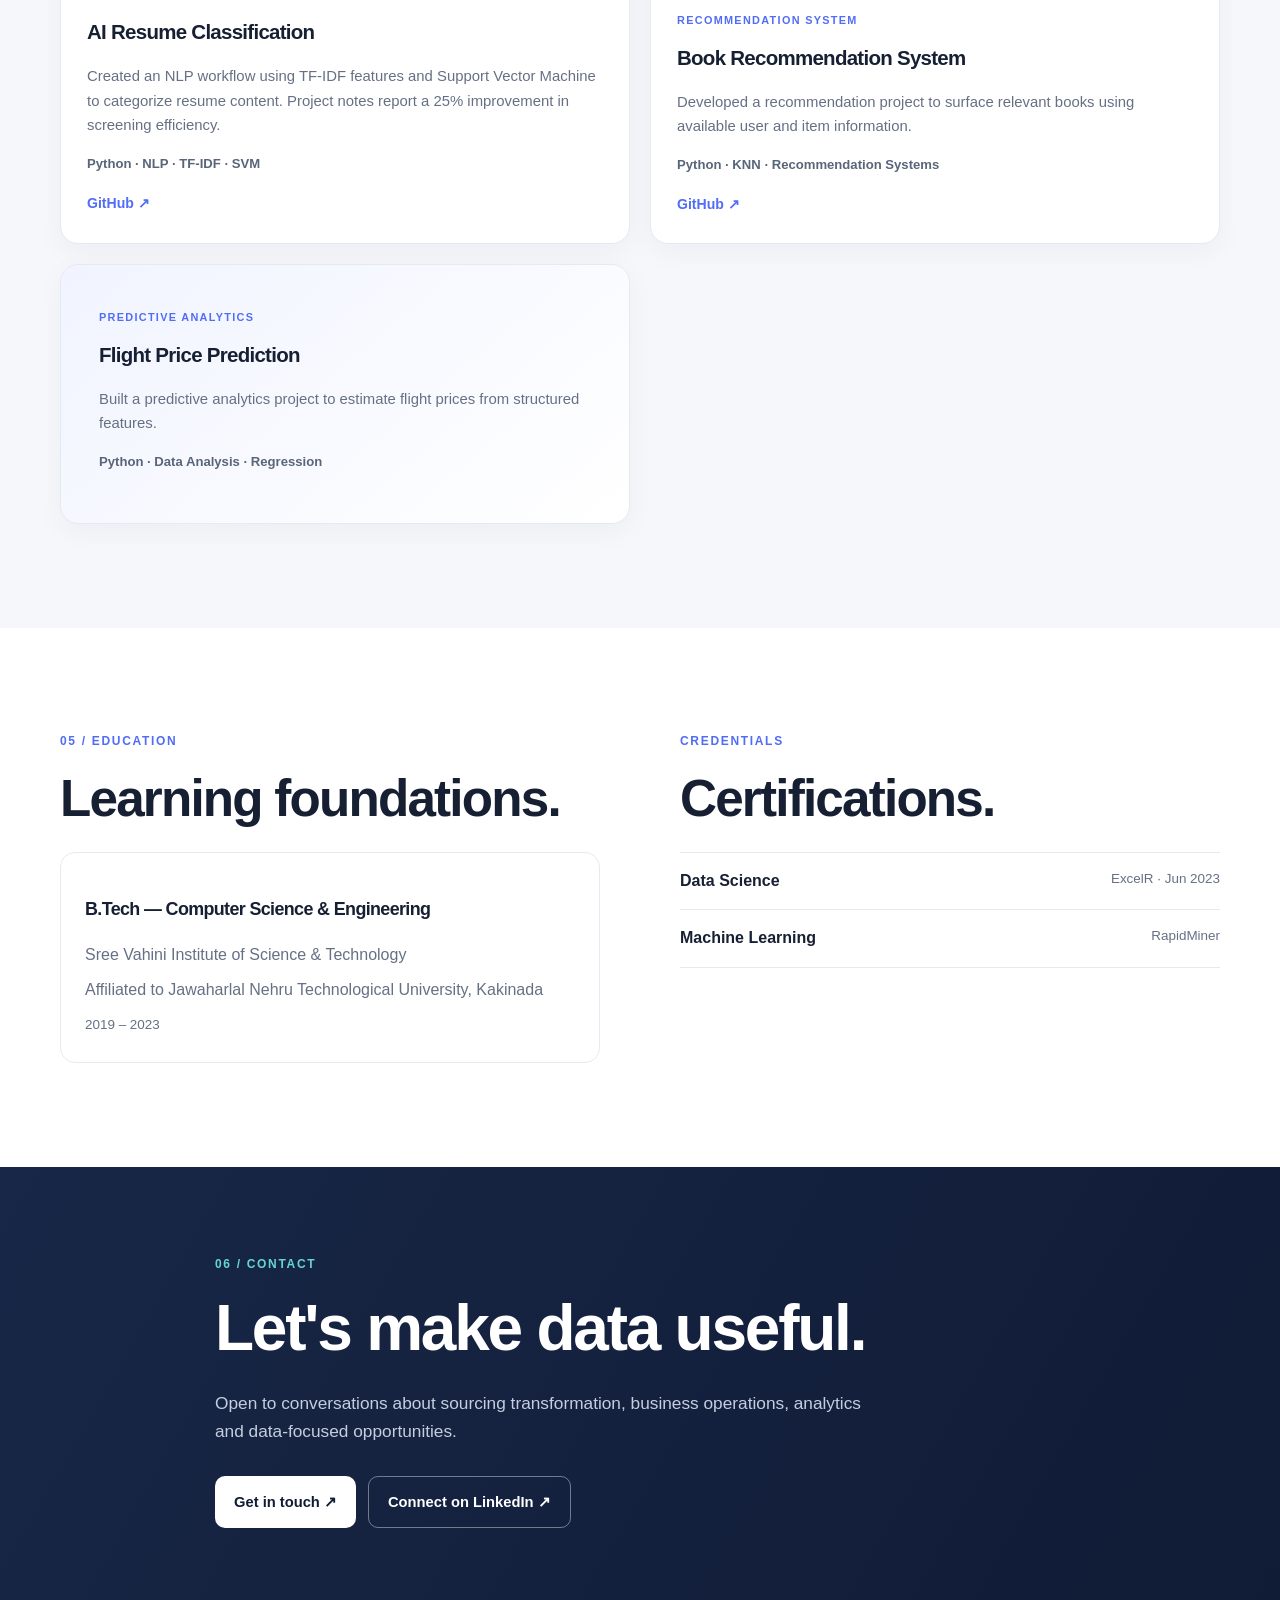
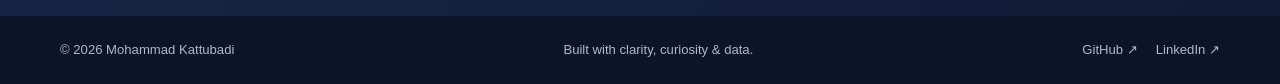
==== commit d8d9b678: "Correct days on hand terminology" ====
--- a/index.html
+++ b/index.html
@@ -92,7 +92,7 @@
           <article class="job-card">
             <div class="job-top"><div><h3>Data Operations Analyst</h3><p class="company">Flipkart <span>· via TeamLease</span></p></div><p class="job-date">Sep 2024 – Sep 2026<br><span>Bengaluru, India</span></p></div>
             <ul>
-              <li>Produced recurring reports for stock-on-hand (SOH), days of hand (DOH), purchase orders, fill rate, instock percentage and sell-through.</li>
+              <li>Produced recurring reports for stock-on-hand (SOH), days on hand (DOH), purchase orders, fill rate, instock percentage and sell-through.</li>
               <li>Used SQL / FDP SQL and Excel to monitor performance across 16+ business verticals and identify operational exceptions.</li>
               <li>Supported inventory availability initiatives associated with approximately 98% instock performance across 50+ categories.</li>
               <li>Contributed to stockout-reduction efforts, with reported reductions of up to 25%, and reporting workflows that reduced manual effort by approximately 15%.</li>
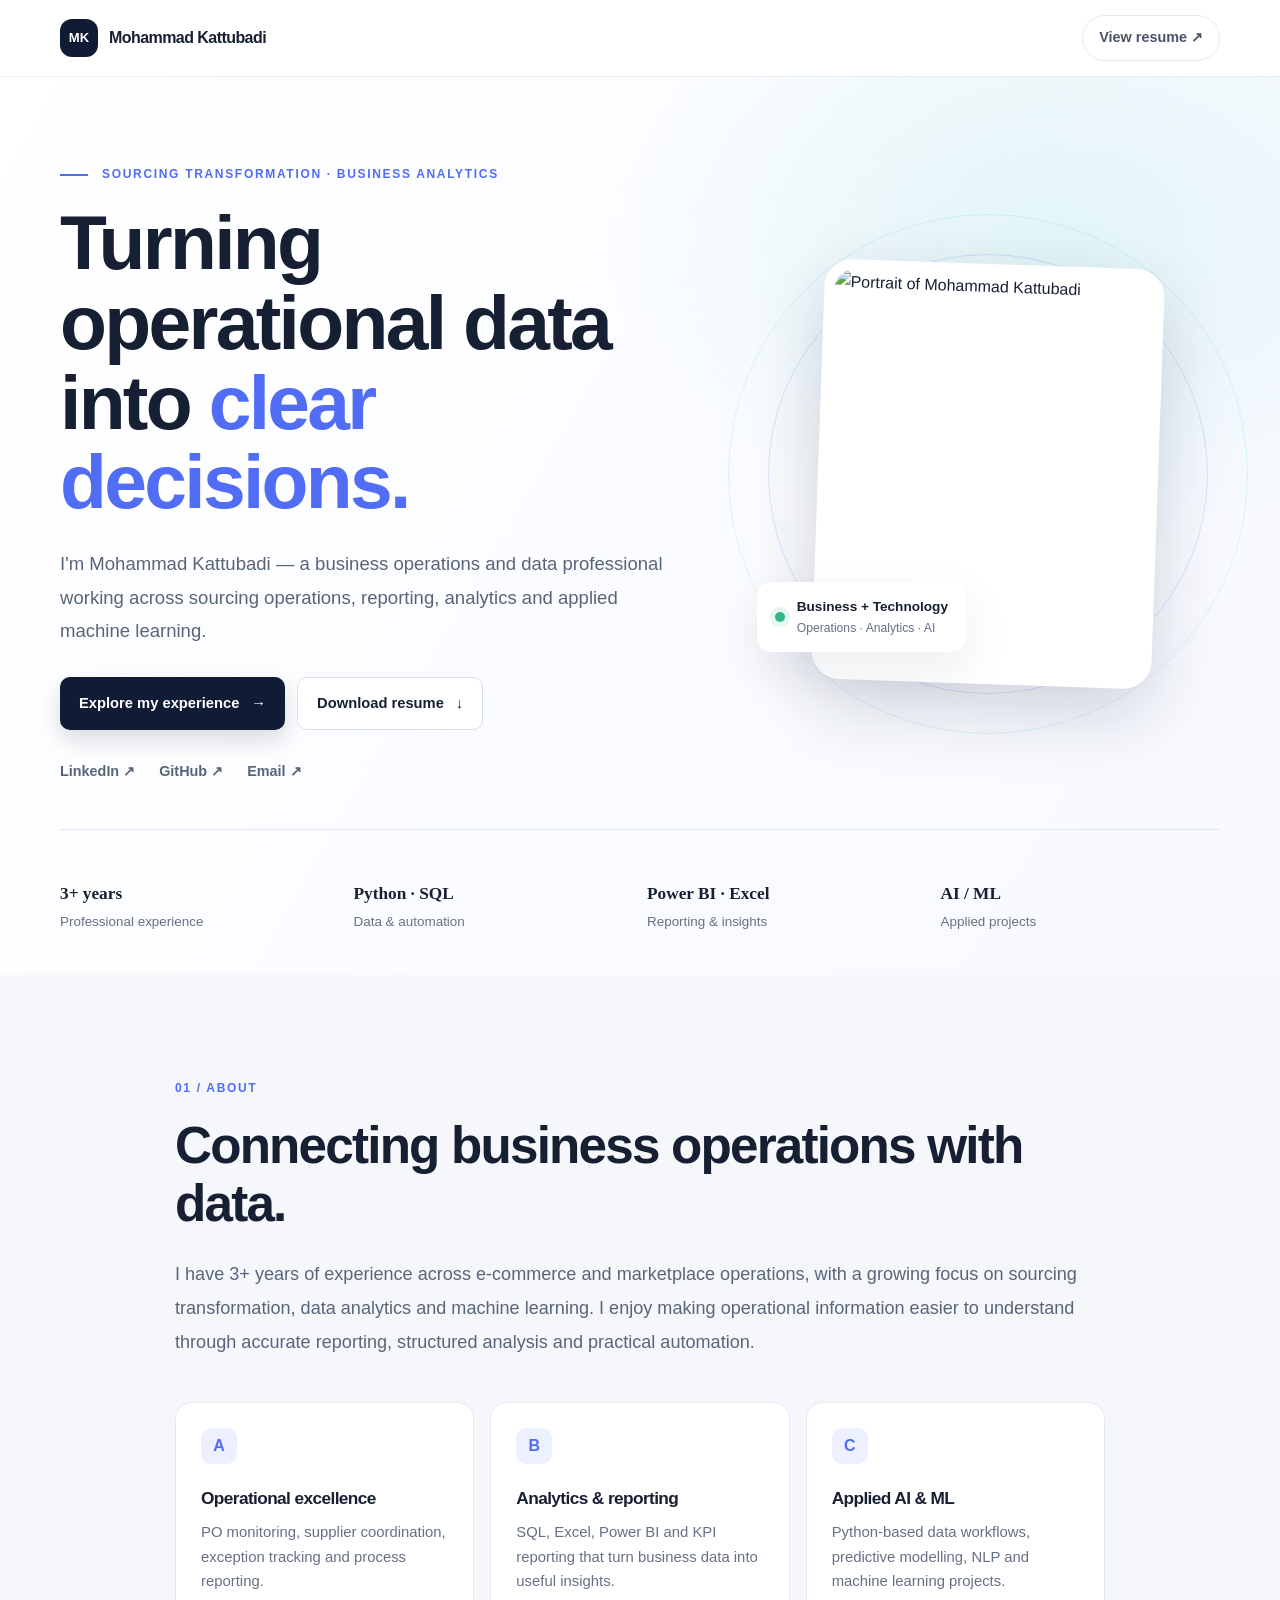
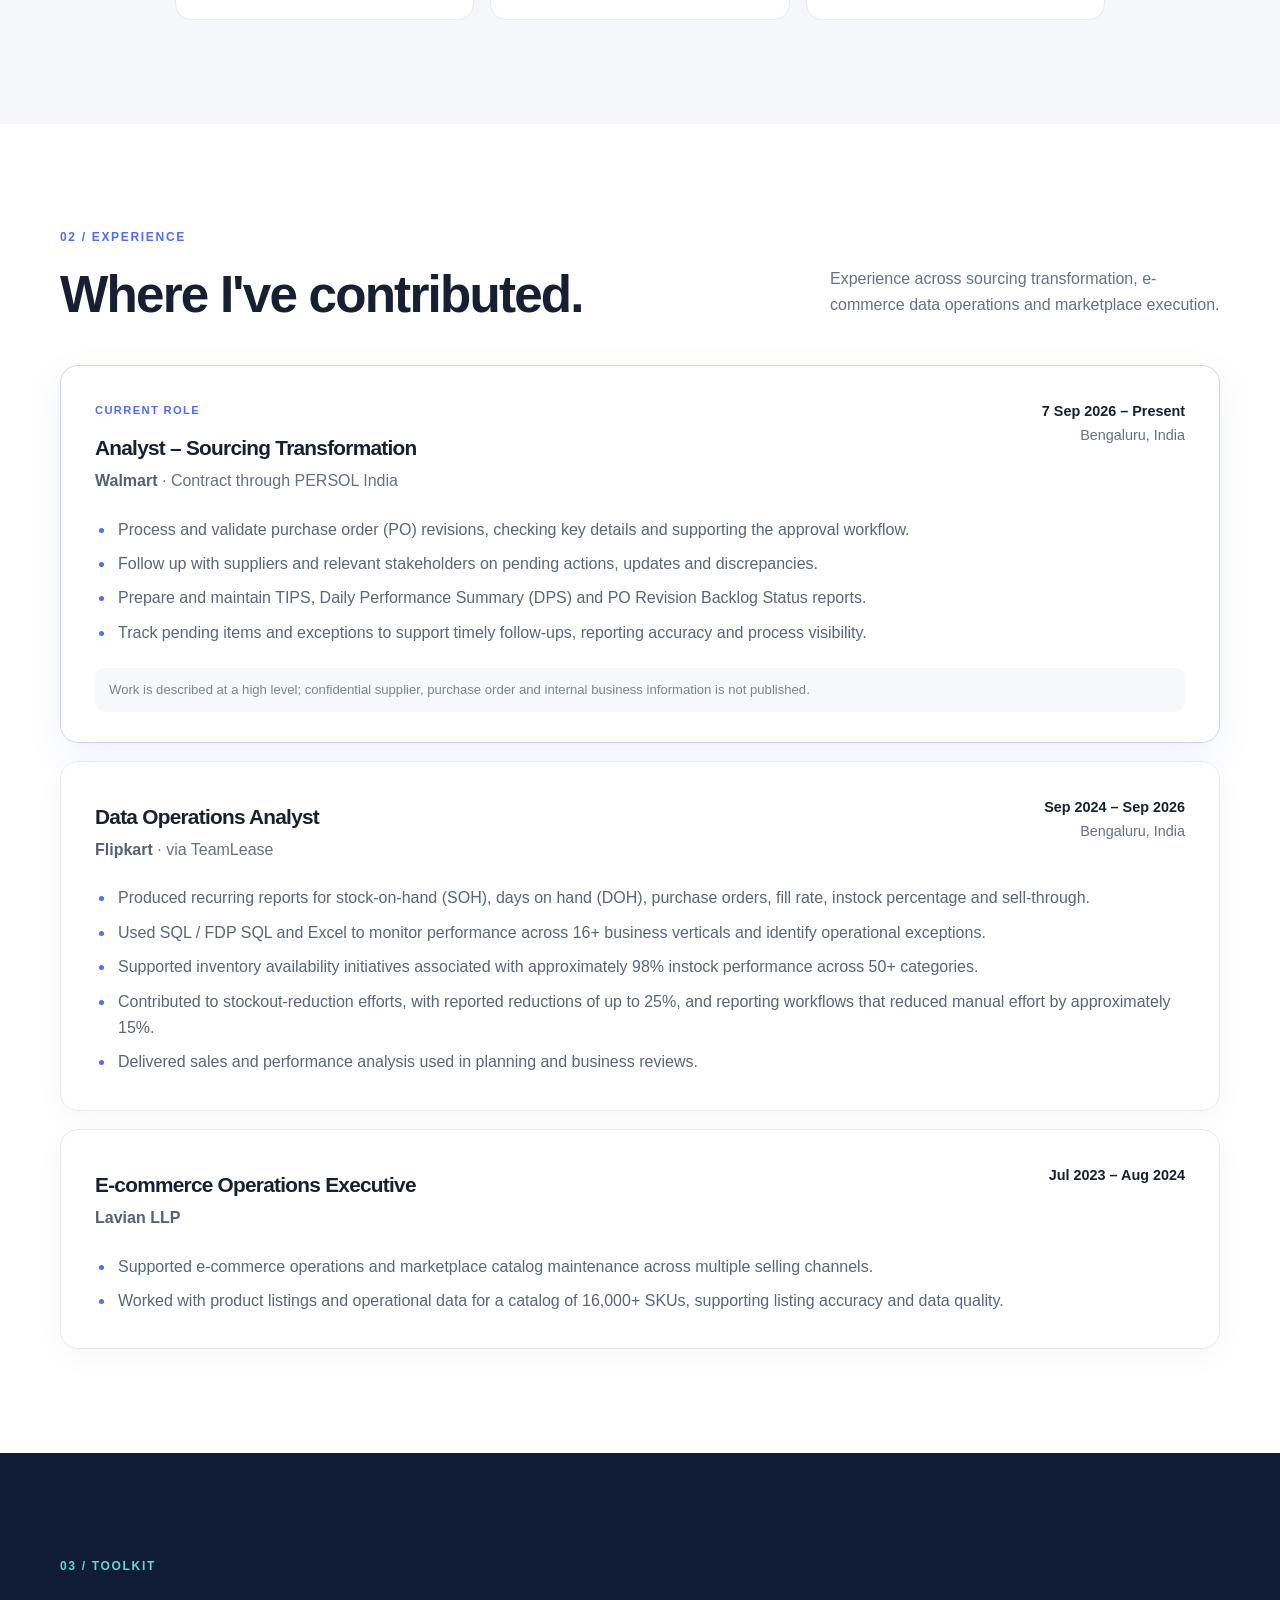
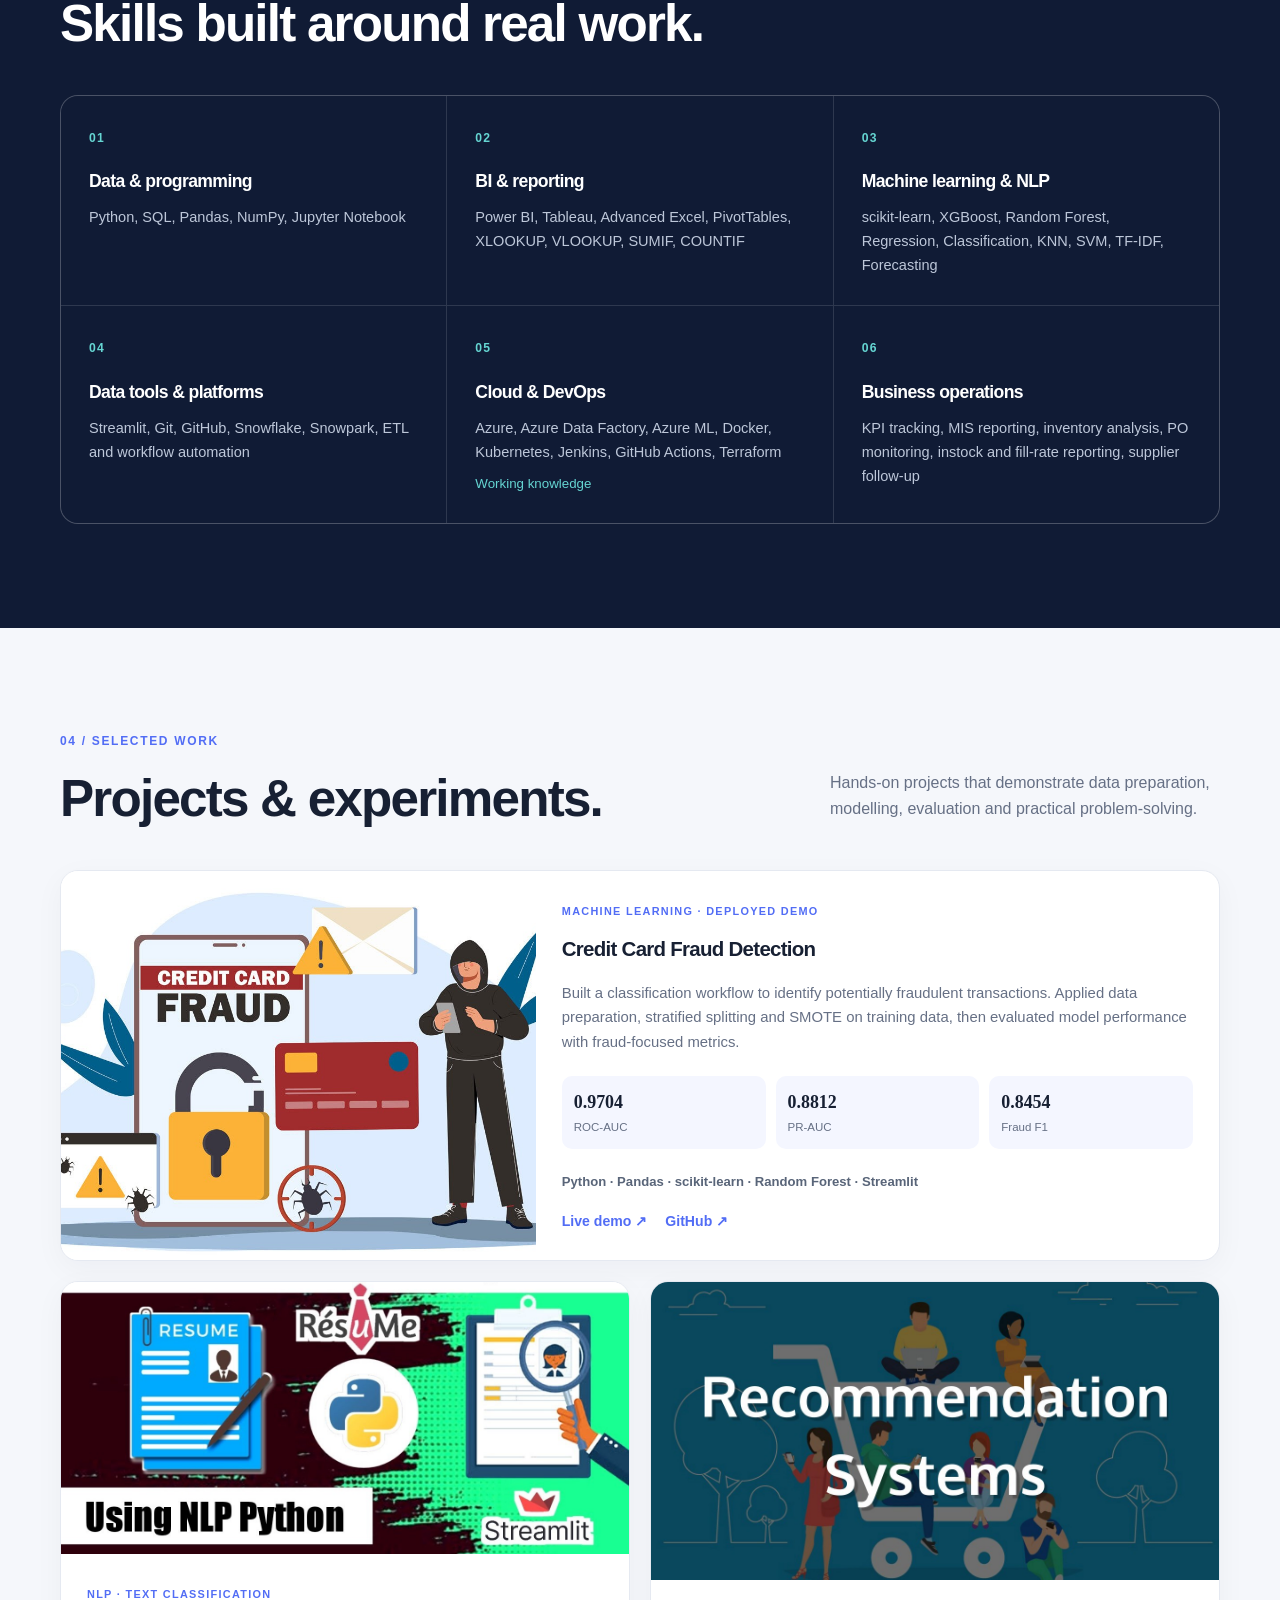
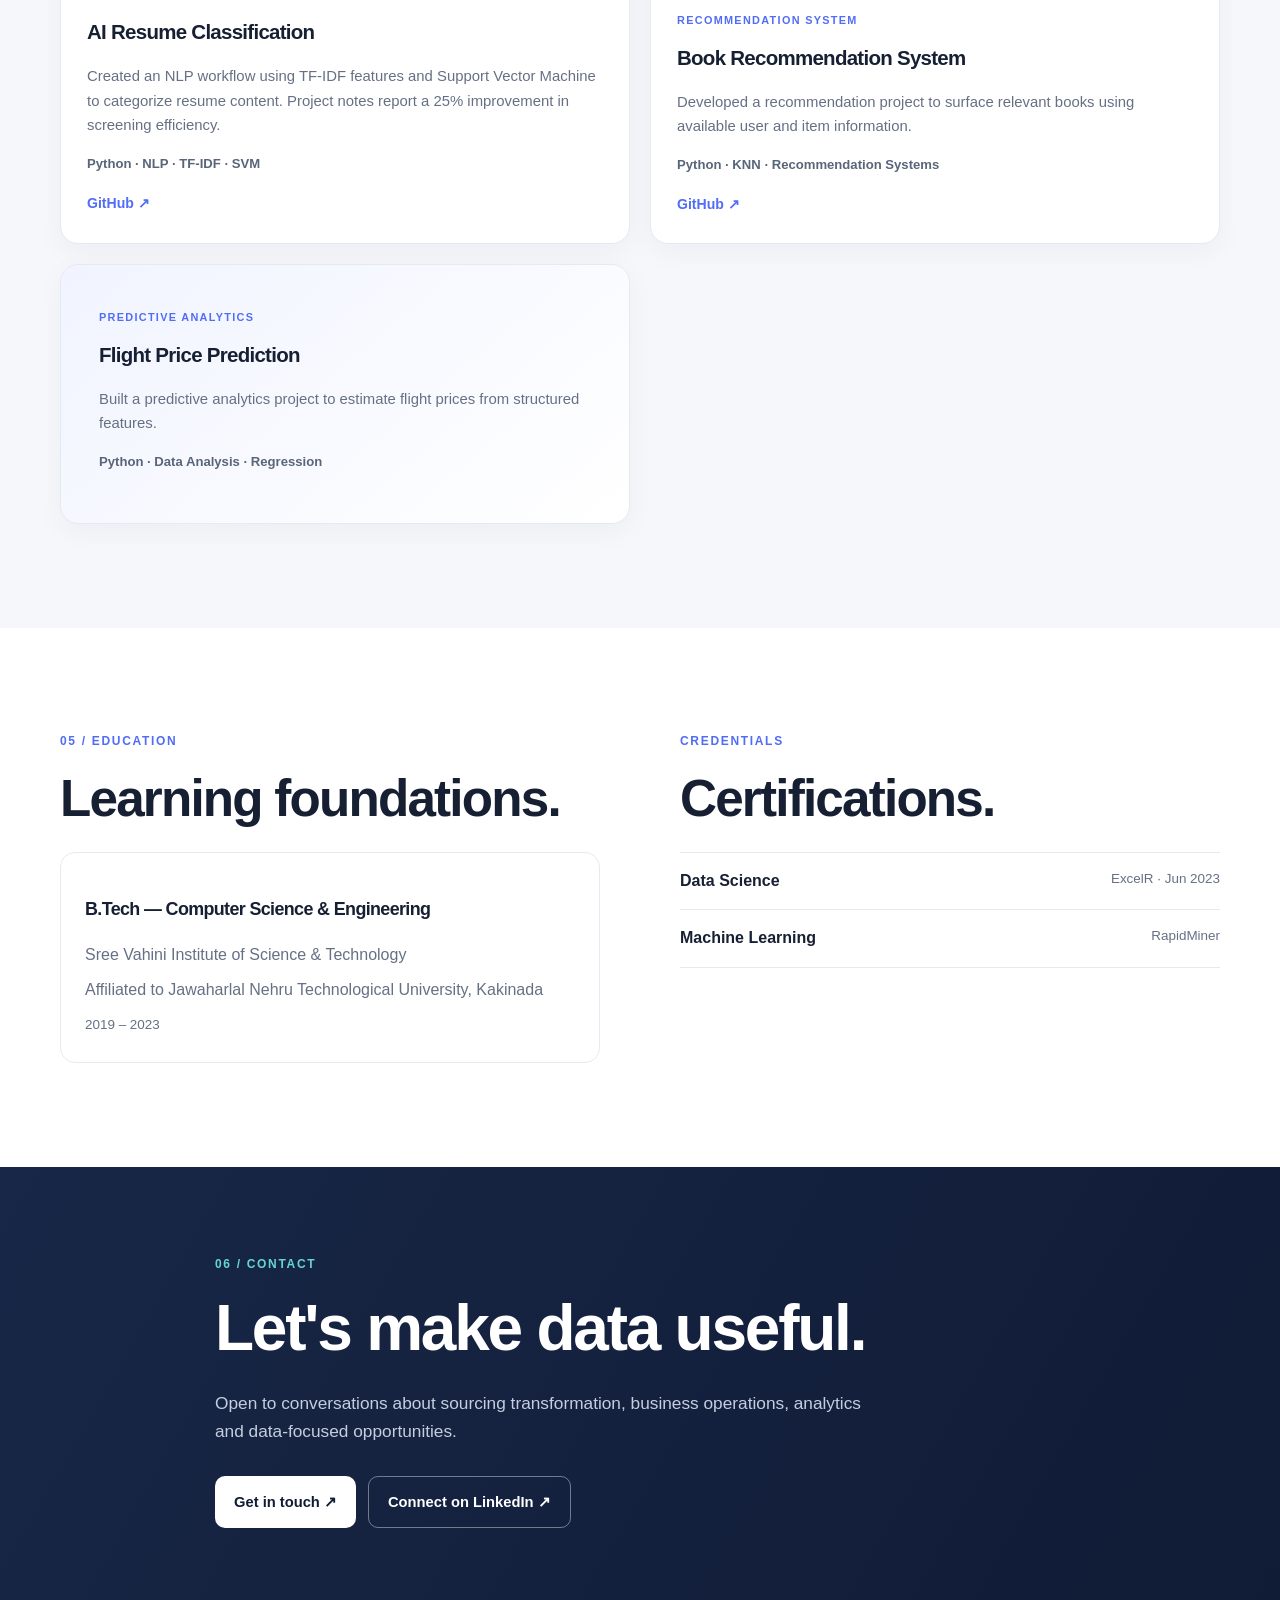
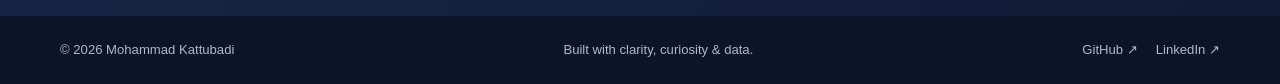
==== commit 4ede30a7: "Optimize portfolio profile image loading" ====
--- a/index.html
+++ b/index.html
@@ -49,7 +49,7 @@
           </div>
         </div>
         <div class="hero-visual">
-          <div class="photo-frame"><img src="images/about/MK_Photo.png" alt="Portrait of Mohammad Kattubadi" width="716" height="895"></div>
+          <div class="photo-frame"><img src="images/about/MK_Photo_optimized.webp" alt="Portrait of Mohammad Kattubadi" width="418" height="554" fetchpriority="high"></div>
           <div class="floating-note"><span class="note-dot"></span><div><strong>Business + Technology</strong><small>Operations · Analytics · AI</small></div></div>
           <div class="visual-orbit orbit-one"></div><div class="visual-orbit orbit-two"></div>
         </div>
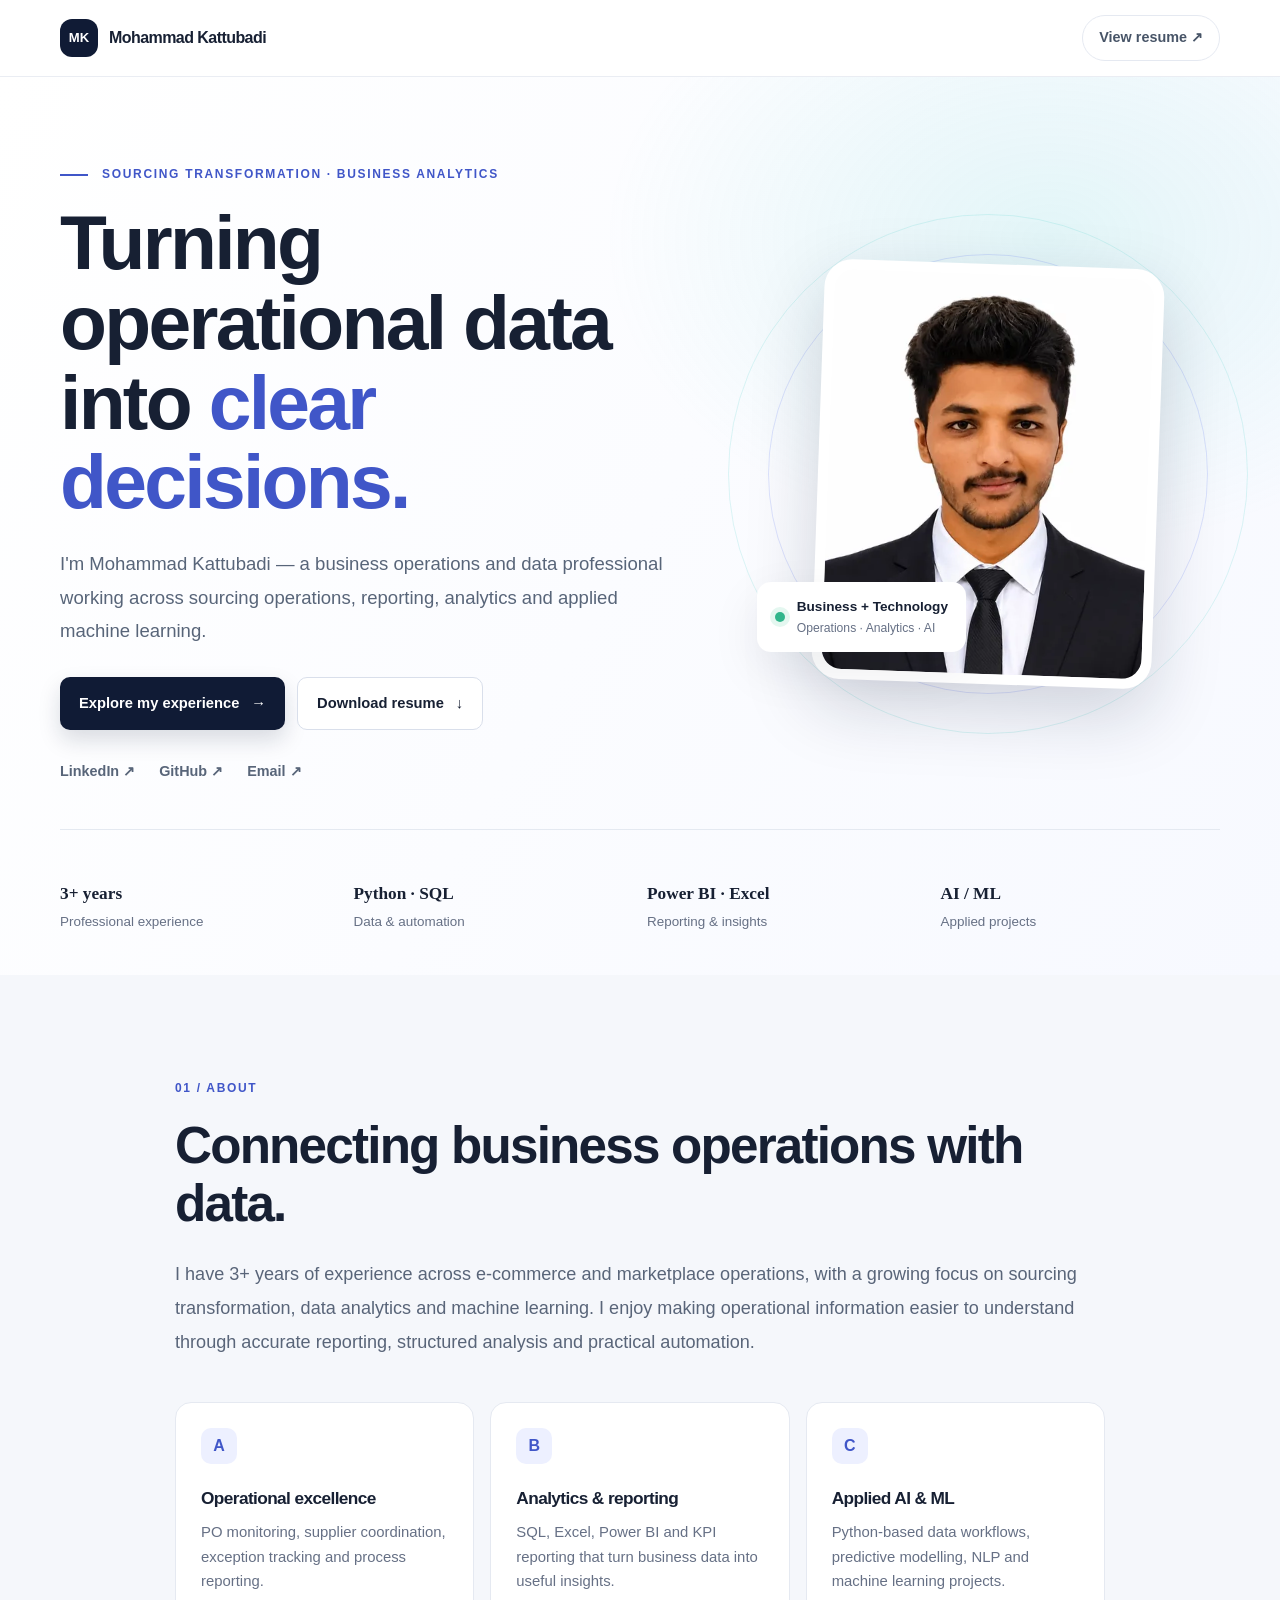
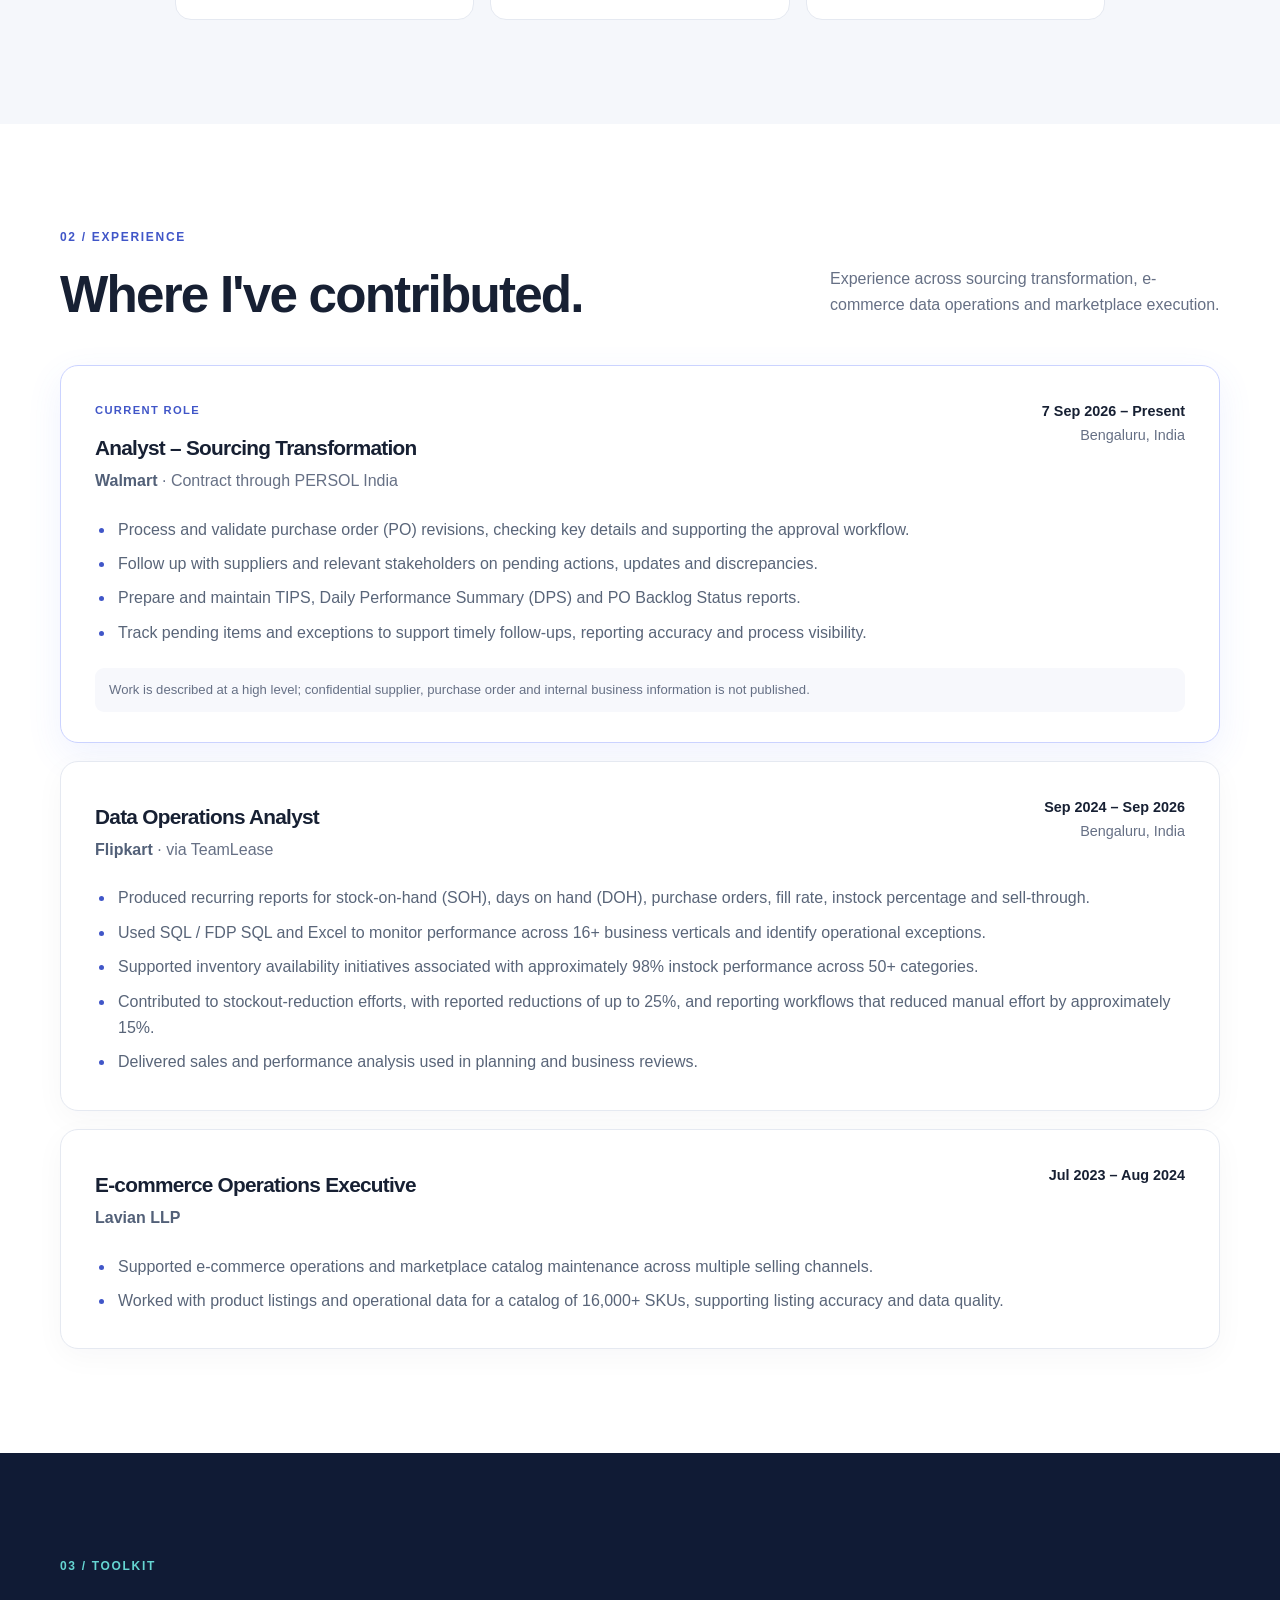
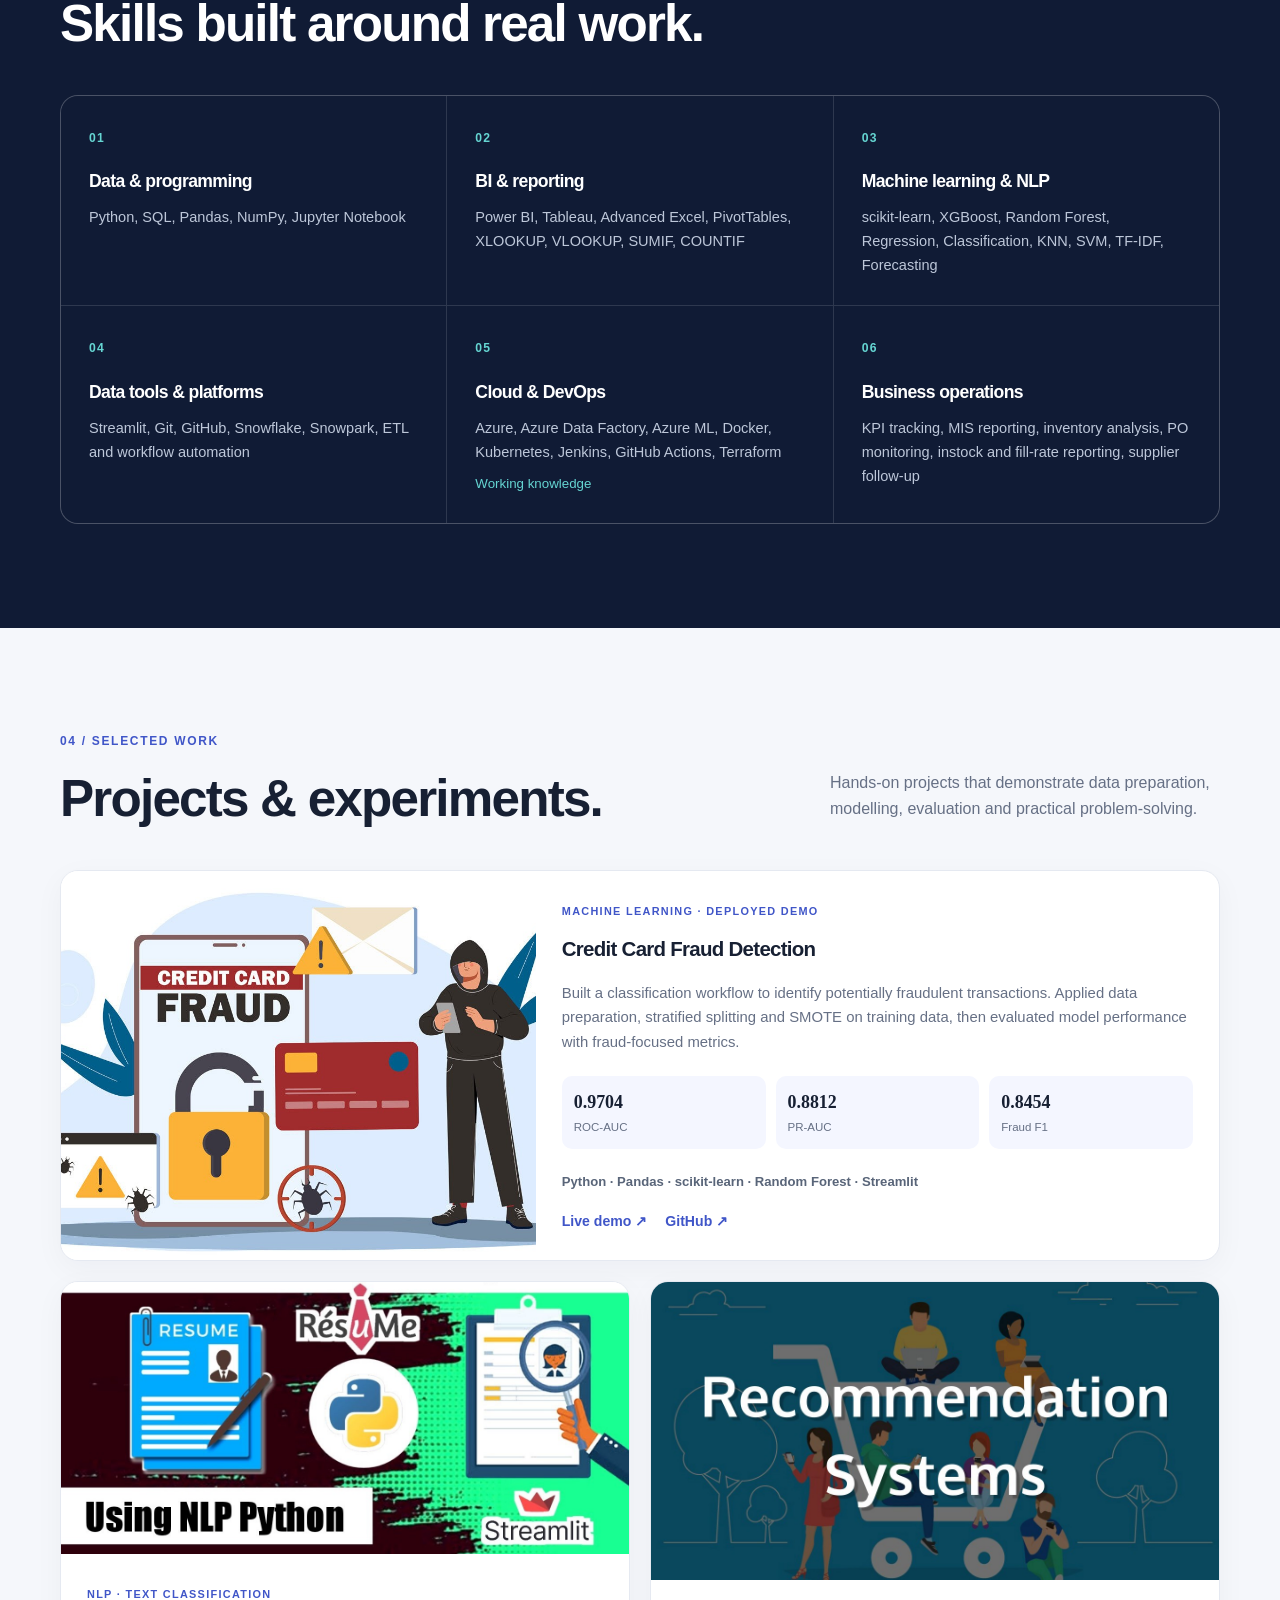
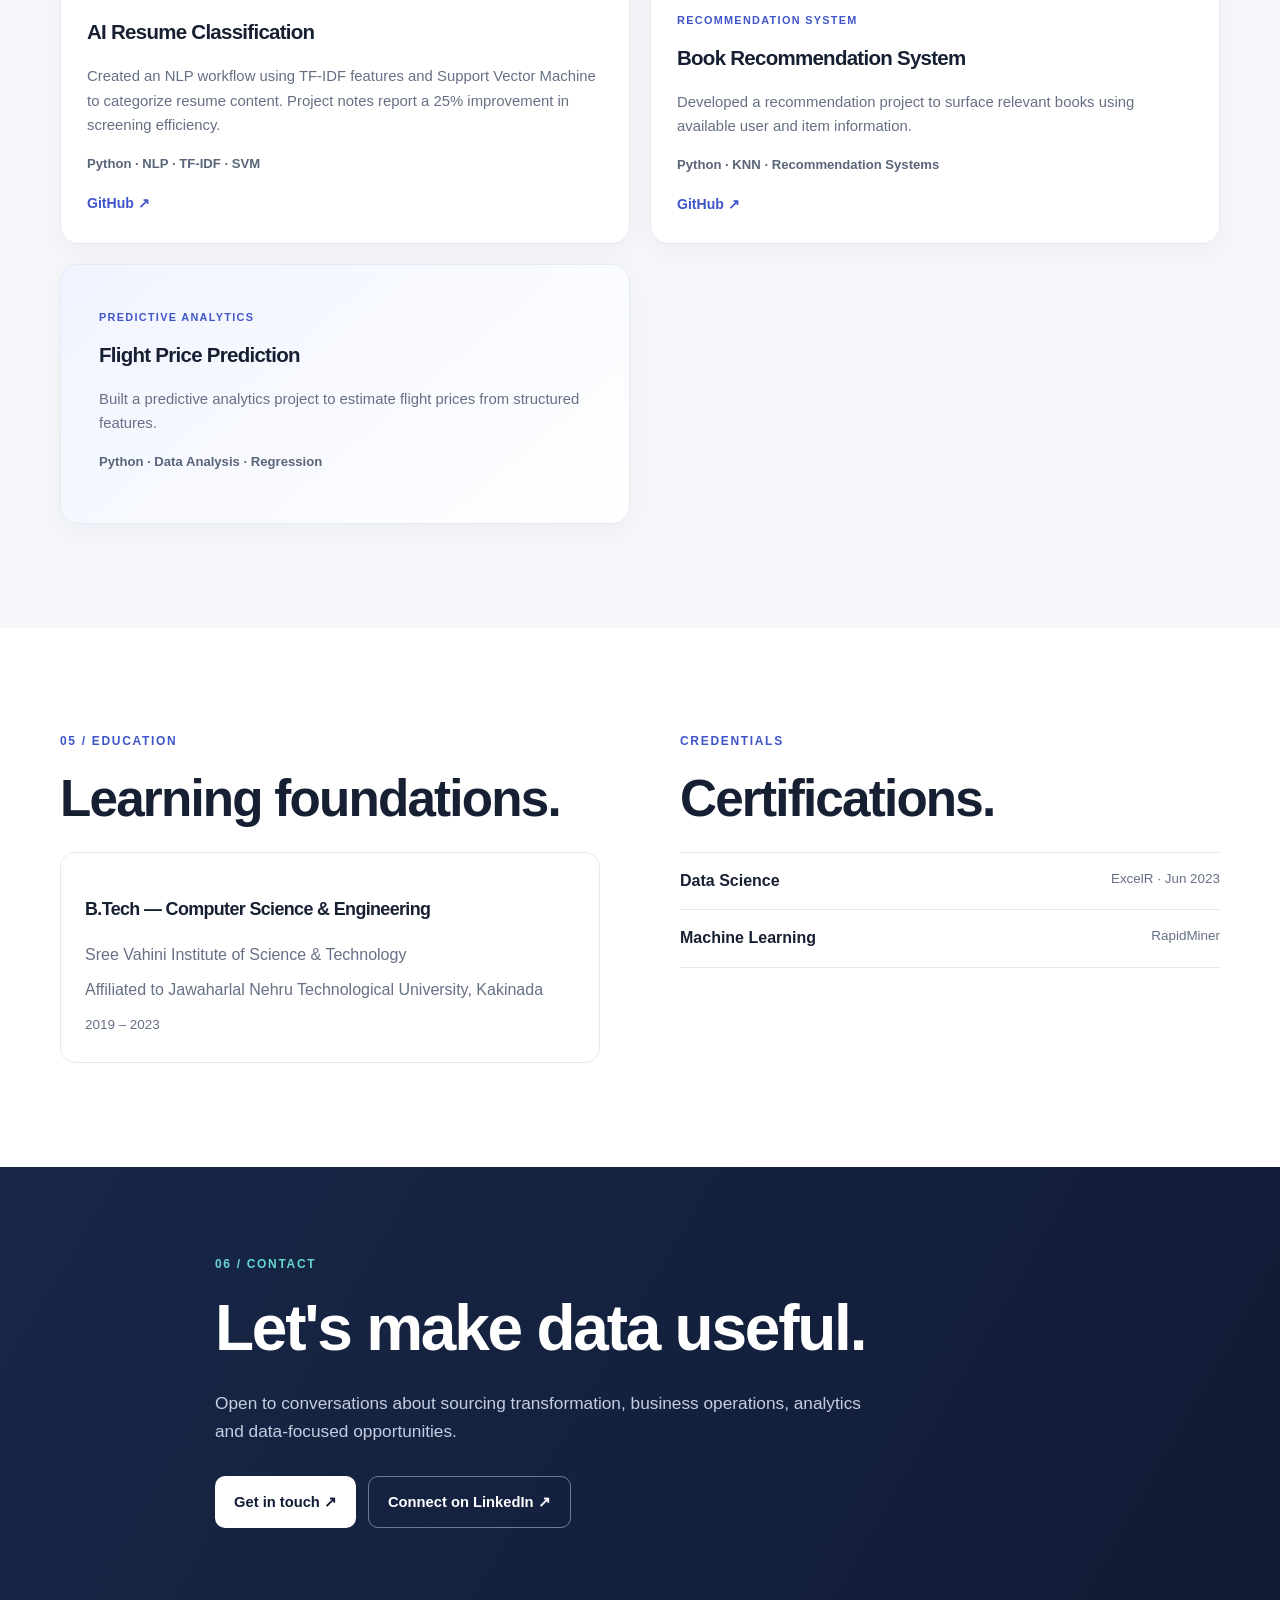
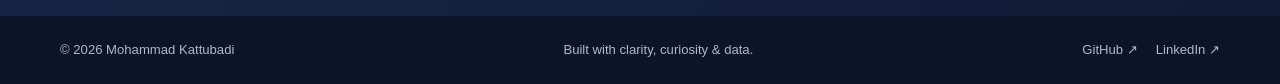
==== commit 1a1499dc: "Update portfolio agency and report wording" ====
--- a/index.html
+++ b/index.html
@@ -9,7 +9,7 @@
   <meta property="og:title" content="Mohammad Kattubadi | Sourcing & Data Analytics">
   <meta property="og:description" content="Sourcing transformation, business operations, analytics and applied AI projects.">
   <meta property="og:type" content="website">
-  <meta property="og:url" content="https://techwithmohammad.netlify.app/">
+  <meta property="og:url" content="https://mohammadkattubadi.cv/">
   <title>Mohammad Kattubadi | Sourcing & Data Analytics</title>
   <link rel="preconnect" href="https://fonts.googleapis.com">
   <link rel="preconnect" href="https://fonts.gstatic.com" crossorigin>
@@ -84,7 +84,7 @@
             <ul>
               <li>Process and validate purchase order (PO) revisions, checking key details and supporting the approval workflow.</li>
               <li>Follow up with suppliers and relevant stakeholders on pending actions, updates and discrepancies.</li>
-              <li>Prepare and maintain TIPS, Daily Performance Summary (DPS) and PO Revision Backlog Status reports.</li>
+              <li>Prepare and maintain TIPS, Daily Performance Summary (DPS) and PO Backlog Status reports.</li>
               <li>Track pending items and exceptions to support timely follow-ups, reporting accuracy and process visibility.</li>
             </ul>
             <p class="job-note">Work is described at a high level; confidential supplier, purchase order and internal business information is not published.</p>
--- a/styles.css
+++ b/styles.css
@@ -1,7 +1,7 @@
-:root{--navy:#101b35;--navy-2:#172746;--ink:#172033;--muted:#667085;--blue:#526df5;--cyan:#65d5d2;--paper:#f5f7fb;--line:#e5e9f1;--white:#fff;--radius:20px;--shadow:0 18px 50px rgba(16,27,53,.08)}
-*{box-sizing:border-box}html{scroll-behavior:smooth;scroll-padding-top:92px}body{margin:0;color:var(--ink);background:#fff;font-family:"DM Sans",Arial,sans-serif;line-height:1.65;-webkit-font-smoothing:antialiased}h1,h2,h3,.brand{font-family:Manrope,"DM Sans",sans-serif;letter-spacing:-.035em}a{color:inherit;text-decoration:none}a:hover{color:var(--blue)}img{max-width:100%;display:block}.container{width:min(1160px,calc(100% - 48px));margin:0 auto}.narrow{max-width:930px}.section{padding:104px 0}.section-light{background:var(--paper)}.skip-link{position:absolute;left:16px;top:-60px;background:#fff;color:var(--navy);padding:10px 14px;z-index:20;border-radius:8px}.skip-link:focus{top:12px}.site-header{position:sticky;top:0;z-index:10;background:rgba(255,255,255,.92);backdrop-filter:blur(16px);border-bottom:1px solid rgba(229,233,241,.8)}.nav-wrap{min-height:76px;display:flex;align-items:center;justify-content:space-between;gap:22px}.brand{display:flex;align-items:center;gap:11px;font-weight:800;font-size:1rem}.brand-mark{width:38px;height:38px;border-radius:12px;background:var(--navy);color:#fff;display:grid;place-items:center;font-size:.82rem;letter-spacing:0}.nav-menu{margin-left:auto}.nav-menu summary{display:none;cursor:pointer;font-weight:700}.nav-menu nav{display:flex;align-items:center;gap:26px}.nav-menu nav a,.nav-resume{font-size:.9rem;font-weight:600;color:#475467}.nav-menu nav a:hover,.nav-resume:hover{color:var(--blue)}.nav-resume{border:1px solid var(--line);border-radius:999px;padding:10px 16px}.hero{padding:88px 0 42px;background:radial-gradient(ellipse at 82% 18%,rgba(101,213,210,.16),transparent 30%),linear-gradient(120deg,#fff 0%,#f7f9ff 100%);overflow:hidden}.hero-grid{display:grid;grid-template-columns:1.15fr .85fr;align-items:center;gap:70px}.eyebrow{margin:0 0 18px;color:var(--blue);font-size:.75rem;font-weight:800;letter-spacing:.14em}.eyebrow-line{display:inline-block;width:28px;height:2px;background:var(--blue);vertical-align:middle;margin-right:9px}.hero h1{font-size:clamp(3.1rem,6vw,5.4rem);line-height:1.04;font-weight:800;margin:0 0 25px;max-width:720px}.hero h1 span{color:var(--blue)}.hero-lead{font-size:1.16rem;line-height:1.8;color:#586579;max-width:650px}.hero-actions{display:flex;flex-wrap:wrap;gap:12px;margin-top:30px}.button{display:inline-flex;align-items:center;justify-content:center;gap:12px;padding:13px 19px;border-radius:10px;font-size:.92rem;font-weight:700;transition:transform .2s,box-shadow .2s}.button:hover{transform:translateY(-2px)}.button-primary{background:var(--navy);color:#fff;box-shadow:0 10px 22px rgba(16,27,53,.15)}.button-primary:hover{color:#fff;background:#22345a}.button-secondary{border:1px solid #d9dfeb;background:#fff;color:var(--ink)}.hero-links{display:flex;gap:24px;margin-top:30px;color:#586579;font-size:.9rem;font-weight:600}.hero-visual{position:relative;min-height:440px;display:grid;place-items:center}.photo-frame{width:min(340px,78%);height:420px;padding:10px;background:#fff;border-radius:28px;box-shadow:0 25px 70px rgba(16,27,53,.18);transform:rotate(2deg);z-index:1}.photo-frame img{width:100%;height:100%;object-fit:cover;object-position:center top;border-radius:20px}.floating-note{position:absolute;z-index:2;bottom:42px;left:0;display:flex;align-items:center;gap:12px;background:#fff;padding:14px 18px;border-radius:14px;box-shadow:var(--shadow)}.floating-note strong,.floating-note small{display:block}.floating-note strong{font-size:.85rem}.floating-note small{color:var(--muted);font-size:.76rem}.note-dot{width:10px;height:10px;border-radius:50%;background:#31b58b;box-shadow:0 0 0 5px #e4f7f0}.visual-orbit{position:absolute;border:1px solid rgba(82,109,245,.18);border-radius:50%;pointer-events:none}.orbit-one{width:440px;height:440px}.orbit-two{width:520px;height:520px;border-color:rgba(101,213,210,.22)}.hero-stats{display:grid;grid-template-columns:repeat(4,1fr);gap:14px;padding-top:50px;margin-top:45px;border-top:1px solid #e4e9f1}.hero-stats div{display:flex;flex-direction:column;gap:3px}.hero-stats strong{font-family:Manrope;font-size:1.08rem}.hero-stats span{color:var(--muted);font-size:.84rem}.section h2,.contact-section h2{font-size:clamp(2.1rem,4vw,3.2rem);line-height:1.13;margin:0 0 24px;font-weight:800}.section-intro{font-size:1.13rem;color:#596579;line-height:1.9}.focus-grid{display:grid;grid-template-columns:repeat(3,1fr);gap:16px;margin-top:42px}.focus-card{padding:25px;border:1px solid var(--line);border-radius:16px;background:#fff}.focus-number{display:grid;place-items:center;width:36px;height:36px;border-radius:10px;background:#edf0ff;color:var(--blue);font-weight:800}.focus-card h3{font-size:1.08rem;margin:20px 0 8px}.focus-card p{margin:0;color:var(--muted);font-size:.93rem}.section-heading{display:flex;justify-content:space-between;align-items:end;gap:40px;margin-bottom:42px}.section-heading h2{margin-bottom:0}.section-heading>p{max-width:390px;color:var(--muted);margin:0 0 5px}.timeline{display:grid;gap:18px}.job-card{position:relative;padding:30px 34px;border:1px solid var(--line);border-radius:18px;background:#fff;box-shadow:0 8px 30px rgba(16,27,53,.035)}.job-card.current{border-color:#cbd3ff;box-shadow:0 12px 36px rgba(82,109,245,.09)}.job-top{display:flex;justify-content:space-between;gap:24px;margin-bottom:18px}.job-label,.project-type{font-size:.7rem;letter-spacing:.12em;font-weight:800;color:var(--blue)}.job-card h3{font-size:1.3rem;margin:8px 0 3px}.company{margin:0;color:#526078;font-weight:700}.company span{font-weight:400;color:var(--muted)}.job-date{text-align:right;color:var(--ink);font-weight:700;font-size:.9rem;white-space:nowrap;margin:4px 0 0}.job-date span{color:var(--muted);font-weight:400}.job-card ul{padding-left:20px;margin:0;color:#596579}.job-card li{padding:4px 0 4px 3px}.job-card li::marker{color:var(--blue)}.job-note{font-size:.82rem;color:#7a8495;background:#f7f8fc;padding:11px 14px;border-radius:9px;margin:18px 0 0}.section-dark{background:var(--navy);color:#fff}.section-dark .eyebrow{color:var(--cyan)}.section-dark h2{margin-bottom:42px}.skills-grid{display:grid;grid-template-columns:repeat(3,1fr);gap:1px;background:rgba(255,255,255,.13);border:1px solid rgba(255,255,255,.13);border-radius:18px;overflow:hidden}.skills-grid article{padding:28px;background:var(--navy)}.skill-index{color:var(--cyan);font-size:.76rem;font-weight:800;letter-spacing:.1em}.skills-grid h3{font-size:1.1rem;margin:17px 0 9px}.skills-grid p{color:#bdc7d9;font-size:.91rem;margin:0}.skills-grid small{display:block;color:var(--cyan);margin-top:9px}.projects-grid{display:grid;grid-template-columns:repeat(2,1fr);gap:20px}.project-card{overflow:hidden;background:#fff;border:1px solid var(--line);border-radius:18px;box-shadow:0 8px 30px rgba(16,27,53,.04)}.project-featured{grid-column:1/-1;display:grid;grid-template-columns:.82fr 1.18fr}.project-image{min-height:220px;background:#e9edf5;overflow:hidden}.project-image img{width:100%;height:100%;min-height:220px;object-fit:cover;transition:transform .5s}.project-card:hover .project-image img{transform:scale(1.035)}.project-content{padding:26px}.project-content h3{font-size:1.28rem;margin:9px 0 12px}.project-content>p:not(.tech-list){color:var(--muted);font-size:.93rem}.project-type{font-size:.68rem}.metric-row{display:flex;gap:10px;margin:22px 0}.metric-row div{flex:1;padding:12px;background:#f4f6ff;border-radius:10px}.metric-row strong,.metric-row span{display:block}.metric-row strong{font-family:Manrope;font-size:1.12rem}.metric-row span{color:var(--muted);font-size:.72rem}.tech-list{font-size:.82rem;font-weight:700;color:#596579}.project-actions{display:flex;gap:18px;flex-wrap:wrap;margin-top:18px}.project-actions a{font-weight:700;font-size:.88rem;color:var(--blue)}.project-text{background:linear-gradient(140deg,#f1f4ff,#fff)}.project-text .project-content{padding:38px}.two-column{display:grid;grid-template-columns:1fr 1fr;gap:80px}.education-card{padding:24px;border:1px solid var(--line);border-radius:15px}.education-card h3{font-size:1.12rem}.education-card p{color:var(--muted);margin:8px 0}.education-card span,.cert-list span{font-size:.84rem;color:var(--muted)}.cert-list{list-style:none;padding:0;margin:0;border-top:1px solid var(--line)}.cert-list li{padding:15px 0;border-bottom:1px solid var(--line);display:flex;justify-content:space-between;gap:16px}.contact-section{background:linear-gradient(120deg,#182747,#101b35);color:#fff;padding:88px 0}.contact-inner{max-width:850px}.contact-section .eyebrow{color:var(--cyan)}.contact-section h2{font-size:clamp(2.6rem,5vw,4.2rem)}.contact-section p:not(.eyebrow){color:#c4cee0;font-size:1.08rem;max-width:650px}.button-light{background:#fff;color:var(--navy)}.button-outline-light{border:1px solid rgba(255,255,255,.4);color:#fff}.button-outline-light:hover{color:#fff;background:rgba(255,255,255,.08)}.site-footer{background:#0b1428;color:#aeb9cc;padding:23px 0;font-size:.82rem}.footer-inner{display:flex;justify-content:space-between;align-items:center;gap:20px}.footer-inner div{display:flex;gap:18px}.footer-inner a:hover{color:#fff}
+:root{--navy:#101b35;--navy-2:#172746;--ink:#172033;--muted:#667085;--blue:#4056c8;--cyan:#65d5d2;--paper:#f5f7fb;--line:#e5e9f1;--white:#fff;--radius:20px;--shadow:0 18px 50px rgba(16,27,53,.08)}
+*{box-sizing:border-box}html{scroll-behavior:smooth;scroll-padding-top:92px}body{margin:0;color:var(--ink);background:#fff;font-family:"DM Sans",Arial,sans-serif;line-height:1.65;-webkit-font-smoothing:antialiased}h1,h2,h3,.brand{font-family:Manrope,"DM Sans",sans-serif;letter-spacing:-.035em}a{color:inherit;text-decoration:none}a:hover{color:var(--blue)}img{max-width:100%;display:block}.container{width:min(1160px,calc(100% - 48px));margin:0 auto}.narrow{max-width:930px}.section{padding:104px 0}.section-light{background:var(--paper)}.skip-link{position:absolute;left:16px;top:-60px;background:#fff;color:var(--navy);padding:10px 14px;z-index:20;border-radius:8px}.skip-link:focus{top:12px}.site-header{position:sticky;top:0;z-index:10;background:rgba(255,255,255,.92);backdrop-filter:blur(16px);border-bottom:1px solid rgba(229,233,241,.8)}.nav-wrap{min-height:76px;display:flex;align-items:center;justify-content:space-between;gap:22px}.brand{display:flex;align-items:center;gap:11px;font-weight:800;font-size:1rem}.brand-mark{width:38px;height:38px;border-radius:12px;background:var(--navy);color:#fff;display:grid;place-items:center;font-size:.82rem;letter-spacing:0}.nav-menu{margin-left:auto}.nav-menu summary{display:none;cursor:pointer;font-weight:700}.nav-menu nav{display:flex;align-items:center;gap:26px}.nav-menu nav a,.nav-resume{font-size:.9rem;font-weight:600;color:#475467}.nav-menu nav a:hover,.nav-resume:hover{color:var(--blue)}.nav-resume{border:1px solid var(--line);border-radius:999px;padding:10px 16px}.hero{padding:88px 0 42px;background:radial-gradient(ellipse at 82% 18%,rgba(101,213,210,.16),transparent 30%),linear-gradient(120deg,#fff 0%,#f7f9ff 100%);overflow:hidden}.hero-grid{display:grid;grid-template-columns:1.15fr .85fr;align-items:center;gap:70px}.eyebrow{margin:0 0 18px;color:var(--blue);font-size:.75rem;font-weight:800;letter-spacing:.14em}.eyebrow-line{display:inline-block;width:28px;height:2px;background:var(--blue);vertical-align:middle;margin-right:9px}.hero h1{font-size:clamp(3.1rem,6vw,5.4rem);line-height:1.04;font-weight:800;margin:0 0 25px;max-width:720px}.hero h1 span{color:var(--blue)}.hero-lead{font-size:1.16rem;line-height:1.8;color:#586579;max-width:650px}.hero-actions{display:flex;flex-wrap:wrap;gap:12px;margin-top:30px}.button{display:inline-flex;align-items:center;justify-content:center;gap:12px;padding:13px 19px;border-radius:10px;font-size:.92rem;font-weight:700;transition:transform .2s,box-shadow .2s}.button:hover{transform:translateY(-2px)}.button-primary{background:var(--navy);color:#fff;box-shadow:0 10px 22px rgba(16,27,53,.15)}.button-primary:hover{color:#fff;background:#22345a}.button-secondary{border:1px solid #d9dfeb;background:#fff;color:var(--ink)}.hero-links{display:flex;gap:24px;margin-top:30px;color:#586579;font-size:.9rem;font-weight:600}.hero-visual{position:relative;min-height:440px;display:grid;place-items:center}.photo-frame{width:min(340px,78%);height:420px;padding:10px;background:#fff;border-radius:28px;box-shadow:0 25px 70px rgba(16,27,53,.18);transform:rotate(2deg);z-index:1}.photo-frame img{width:100%;height:100%;object-fit:cover;object-position:center top;border-radius:20px}.floating-note{position:absolute;z-index:2;bottom:42px;left:0;display:flex;align-items:center;gap:12px;background:#fff;padding:14px 18px;border-radius:14px;box-shadow:var(--shadow)}.floating-note strong,.floating-note small{display:block}.floating-note strong{font-size:.85rem}.floating-note small{color:var(--muted);font-size:.76rem}.note-dot{width:10px;height:10px;border-radius:50%;background:#31b58b;box-shadow:0 0 0 5px #e4f7f0}.visual-orbit{position:absolute;border:1px solid rgba(82,109,245,.18);border-radius:50%;pointer-events:none}.orbit-one{width:440px;height:440px}.orbit-two{width:520px;height:520px;border-color:rgba(101,213,210,.22)}.hero-stats{display:grid;grid-template-columns:repeat(4,1fr);gap:14px;padding-top:50px;margin-top:45px;border-top:1px solid #e4e9f1}.hero-stats div{display:flex;flex-direction:column;gap:3px}.hero-stats strong{font-family:Manrope;font-size:1.08rem}.hero-stats span{color:var(--muted);font-size:.84rem}.section h2,.contact-section h2{font-size:clamp(2.1rem,4vw,3.2rem);line-height:1.13;margin:0 0 24px;font-weight:800}.section-intro{font-size:1.13rem;color:#596579;line-height:1.9}.focus-grid{display:grid;grid-template-columns:repeat(3,1fr);gap:16px;margin-top:42px}.focus-card{padding:25px;border:1px solid var(--line);border-radius:16px;background:#fff}.focus-number{display:grid;place-items:center;width:36px;height:36px;border-radius:10px;background:#edf0ff;color:var(--blue);font-weight:800}.focus-card h3{font-size:1.08rem;margin:20px 0 8px}.focus-card p{margin:0;color:var(--muted);font-size:.93rem}.section-heading{display:flex;justify-content:space-between;align-items:end;gap:40px;margin-bottom:42px}.section-heading h2{margin-bottom:0}.section-heading>p{max-width:390px;color:var(--muted);margin:0 0 5px}.timeline{display:grid;gap:18px}.job-card{position:relative;padding:30px 34px;border:1px solid var(--line);border-radius:18px;background:#fff;box-shadow:0 8px 30px rgba(16,27,53,.035)}.job-card.current{border-color:#cbd3ff;box-shadow:0 12px 36px rgba(82,109,245,.09)}.job-top{display:flex;justify-content:space-between;gap:24px;margin-bottom:18px}.job-label,.project-type{font-size:.7rem;letter-spacing:.12em;font-weight:800;color:var(--blue)}.job-card h3{font-size:1.3rem;margin:8px 0 3px}.company{margin:0;color:#526078;font-weight:700}.company span{font-weight:400;color:var(--muted)}.job-date{text-align:right;color:var(--ink);font-weight:700;font-size:.9rem;white-space:nowrap;margin:4px 0 0}.job-date span{color:var(--muted);font-weight:400}.job-card ul{padding-left:20px;margin:0;color:#596579}.job-card li{padding:4px 0 4px 3px}.job-card li::marker{color:var(--blue)}.job-note{font-size:.82rem;color:#667085;background:#f7f8fc;padding:11px 14px;border-radius:9px;margin:18px 0 0}.section-dark{background:var(--navy);color:#fff}.section-dark .eyebrow{color:var(--cyan)}.section-dark h2{margin-bottom:42px}.skills-grid{display:grid;grid-template-columns:repeat(3,1fr);gap:1px;background:rgba(255,255,255,.13);border:1px solid rgba(255,255,255,.13);border-radius:18px;overflow:hidden}.skills-grid article{padding:28px;background:var(--navy)}.skill-index{color:var(--cyan);font-size:.76rem;font-weight:800;letter-spacing:.1em}.skills-grid h3{font-size:1.1rem;margin:17px 0 9px}.skills-grid p{color:#bdc7d9;font-size:.91rem;margin:0}.skills-grid small{display:block;color:var(--cyan);margin-top:9px}.projects-grid{display:grid;grid-template-columns:repeat(2,1fr);gap:20px}.project-card{overflow:hidden;background:#fff;border:1px solid var(--line);border-radius:18px;box-shadow:0 8px 30px rgba(16,27,53,.04)}.project-featured{grid-column:1/-1;display:grid;grid-template-columns:.82fr 1.18fr}.project-image{min-height:220px;background:#e9edf5;overflow:hidden}.project-image img{width:100%;height:100%;min-height:220px;object-fit:cover;transition:transform .5s}.project-card:hover .project-image img{transform:scale(1.035)}.project-content{padding:26px}.project-content h3{font-size:1.28rem;margin:9px 0 12px}.project-content>p:not(.tech-list){color:var(--muted);font-size:.93rem}.project-type{font-size:.68rem}.metric-row{display:flex;gap:10px;margin:22px 0}.metric-row div{flex:1;padding:12px;background:#f4f6ff;border-radius:10px}.metric-row strong,.metric-row span{display:block}.metric-row strong{font-family:Manrope;font-size:1.12rem}.metric-row span{color:var(--muted);font-size:.72rem}.tech-list{font-size:.82rem;font-weight:700;color:#596579}.project-actions{display:flex;gap:18px;flex-wrap:wrap;margin-top:18px}.project-actions a{font-weight:700;font-size:.88rem;color:var(--blue)}.project-text{background:linear-gradient(140deg,#f1f4ff,#fff)}.project-text .project-content{padding:38px}.two-column{display:grid;grid-template-columns:1fr 1fr;gap:80px}.education-card{padding:24px;border:1px solid var(--line);border-radius:15px}.education-card h3{font-size:1.12rem}.education-card p{color:var(--muted);margin:8px 0}.education-card span,.cert-list span{font-size:.84rem;color:var(--muted)}.cert-list{list-style:none;padding:0;margin:0;border-top:1px solid var(--line)}.cert-list li{padding:15px 0;border-bottom:1px solid var(--line);display:flex;justify-content:space-between;gap:16px}.contact-section{background:linear-gradient(120deg,#182747,#101b35);color:#fff;padding:88px 0}.contact-inner{max-width:850px}.contact-section .eyebrow{color:var(--cyan)}.contact-section h2{font-size:clamp(2.6rem,5vw,4.2rem)}.contact-section p:not(.eyebrow){color:#c4cee0;font-size:1.08rem;max-width:650px}.button-light{background:#fff;color:var(--navy)}.button-outline-light{border:1px solid rgba(255,255,255,.4);color:#fff}.button-outline-light:hover{color:#fff;background:rgba(255,255,255,.08)}.site-footer{background:#0b1428;color:#aeb9cc;padding:23px 0;font-size:.82rem}.footer-inner{display:flex;justify-content:space-between;align-items:center;gap:20px}.footer-inner div{display:flex;gap:18px}.footer-inner a:hover{color:#fff}
 a:focus-visible,summary:focus-visible{outline:3px solid #7e8cff;outline-offset:4px;border-radius:4px}
 @media(max-width:900px){.hero-grid{gap:30px}.hero h1{font-size:4rem}.hero-visual{min-height:380px}.photo-frame{height:360px}.orbit-one{width:380px;height:380px}.orbit-two{width:440px;height:440px}.nav-menu nav{gap:15px}.nav-menu nav a{font-size:.82rem}.project-featured{grid-template-columns:1fr}.project-featured .project-image{max-height:260px}.two-column{gap:40px}}
 .nav-menu:not([open])>nav{display:flex}
-@media(max-width:680px){.nav-menu:not([open])>nav{display:none}.container{width:min(100% - 34px,1160px)}.section{padding:72px 0}.nav-wrap{min-height:66px}.brand{font-size:.9rem}.nav-resume{font-size:.8rem;padding:8px 11px}.nav-menu{position:relative;margin-left:auto}.nav-menu summary{display:block;list-style:none;font-size:0;padding:10px}.nav-menu summary::-webkit-details-marker{display:none}.nav-menu summary span{font-size:1.15rem}.nav-menu nav{display:none;position:absolute;right:0;top:42px;width:210px;padding:13px;background:#fff;border:1px solid var(--line);border-radius:13px;box-shadow:var(--shadow)}.nav-menu[open] nav{display:grid;gap:0}.nav-menu nav a{padding:10px 9px;font-size:.9rem}.hero{padding:62px 0 30px}.hero-grid{grid-template-columns:1fr;gap:20px}.hero h1{font-size:clamp(2.8rem,13vw,4.1rem)}.hero-lead{font-size:1.02rem}.hero-visual{min-height:330px;order:-1}.photo-frame{width:220px;height:290px}.floating-note{left:calc(50% - 155px);bottom:20px}.orbit-one{width:310px;height:310px}.orbit-two{width:360px;height:360px}.hero-stats{grid-template-columns:repeat(2,1fr);gap:20px 12px;margin-top:30px;padding-top:28px}.focus-grid,.skills-grid,.projects-grid,.two-column{grid-template-columns:1fr}.section-heading{display:block}.section-heading>p{margin-top:18px}.job-card{padding:23px 21px}.job-top{display:block}.job-date{text-align:left;margin-top:10px}.project-featured{grid-column:auto}.project-image,.project-image img{min-height:190px}.metric-row{gap:6px}.metric-row div{padding:9px 7px}.metric-row strong{font-size:.95rem}.metric-row span{font-size:.65rem}.two-column{gap:50px}.cert-list li{display:block}.cert-list span{display:block;margin-top:4px}.footer-inner{flex-direction:column;align-items:flex-start;gap:9px}.contact-section{padding:70px 0}}
+@media(max-width:740px){.nav-menu:not([open])>nav{display:none}.container{width:min(100% - 34px,1160px)}.section{padding:72px 0}.nav-wrap{min-height:66px}.brand{font-size:.9rem}.nav-resume{font-size:.8rem;padding:8px 11px}.nav-menu{position:relative;margin-left:auto}.nav-menu summary{display:block;list-style:none;font-size:0;padding:10px}.nav-menu summary::-webkit-details-marker{display:none}.nav-menu summary span{font-size:1.15rem}.nav-menu nav{display:none;position:absolute;right:0;top:42px;width:210px;padding:13px;background:#fff;border:1px solid var(--line);border-radius:13px;box-shadow:var(--shadow)}.nav-menu[open] nav{display:grid;gap:0}.nav-menu nav a{padding:10px 9px;font-size:.9rem}.hero{padding:62px 0 30px}.hero-grid{grid-template-columns:1fr;gap:20px}.hero h1{font-size:clamp(2.8rem,13vw,4.1rem)}.hero-lead{font-size:1.02rem}.hero-visual{min-height:330px;order:-1}.photo-frame{width:220px;height:290px}.floating-note{left:calc(50% - 155px);bottom:20px}.orbit-one{width:310px;height:310px}.orbit-two{width:360px;height:360px}.hero-stats{grid-template-columns:repeat(2,1fr);gap:20px 12px;margin-top:30px;padding-top:28px}.focus-grid,.skills-grid,.projects-grid,.two-column{grid-template-columns:1fr}.section-heading{display:block}.section-heading>p{margin-top:18px}.job-card{padding:23px 21px}.job-top{display:block}.job-date{text-align:left;margin-top:10px}.project-featured{grid-column:auto}.project-image,.project-image img{min-height:190px}.metric-row{gap:6px}.metric-row div{padding:9px 7px}.metric-row strong{font-size:.95rem}.metric-row span{font-size:.65rem}.two-column{gap:50px}.cert-list li{display:block}.cert-list span{display:block;margin-top:4px}.footer-inner{flex-direction:column;align-items:flex-start;gap:9px}.contact-section{padding:70px 0}}
 @media(prefers-reduced-motion:reduce){html{scroll-behavior:auto}*,*::before,*::after{transition:none!important;animation:none!important}}
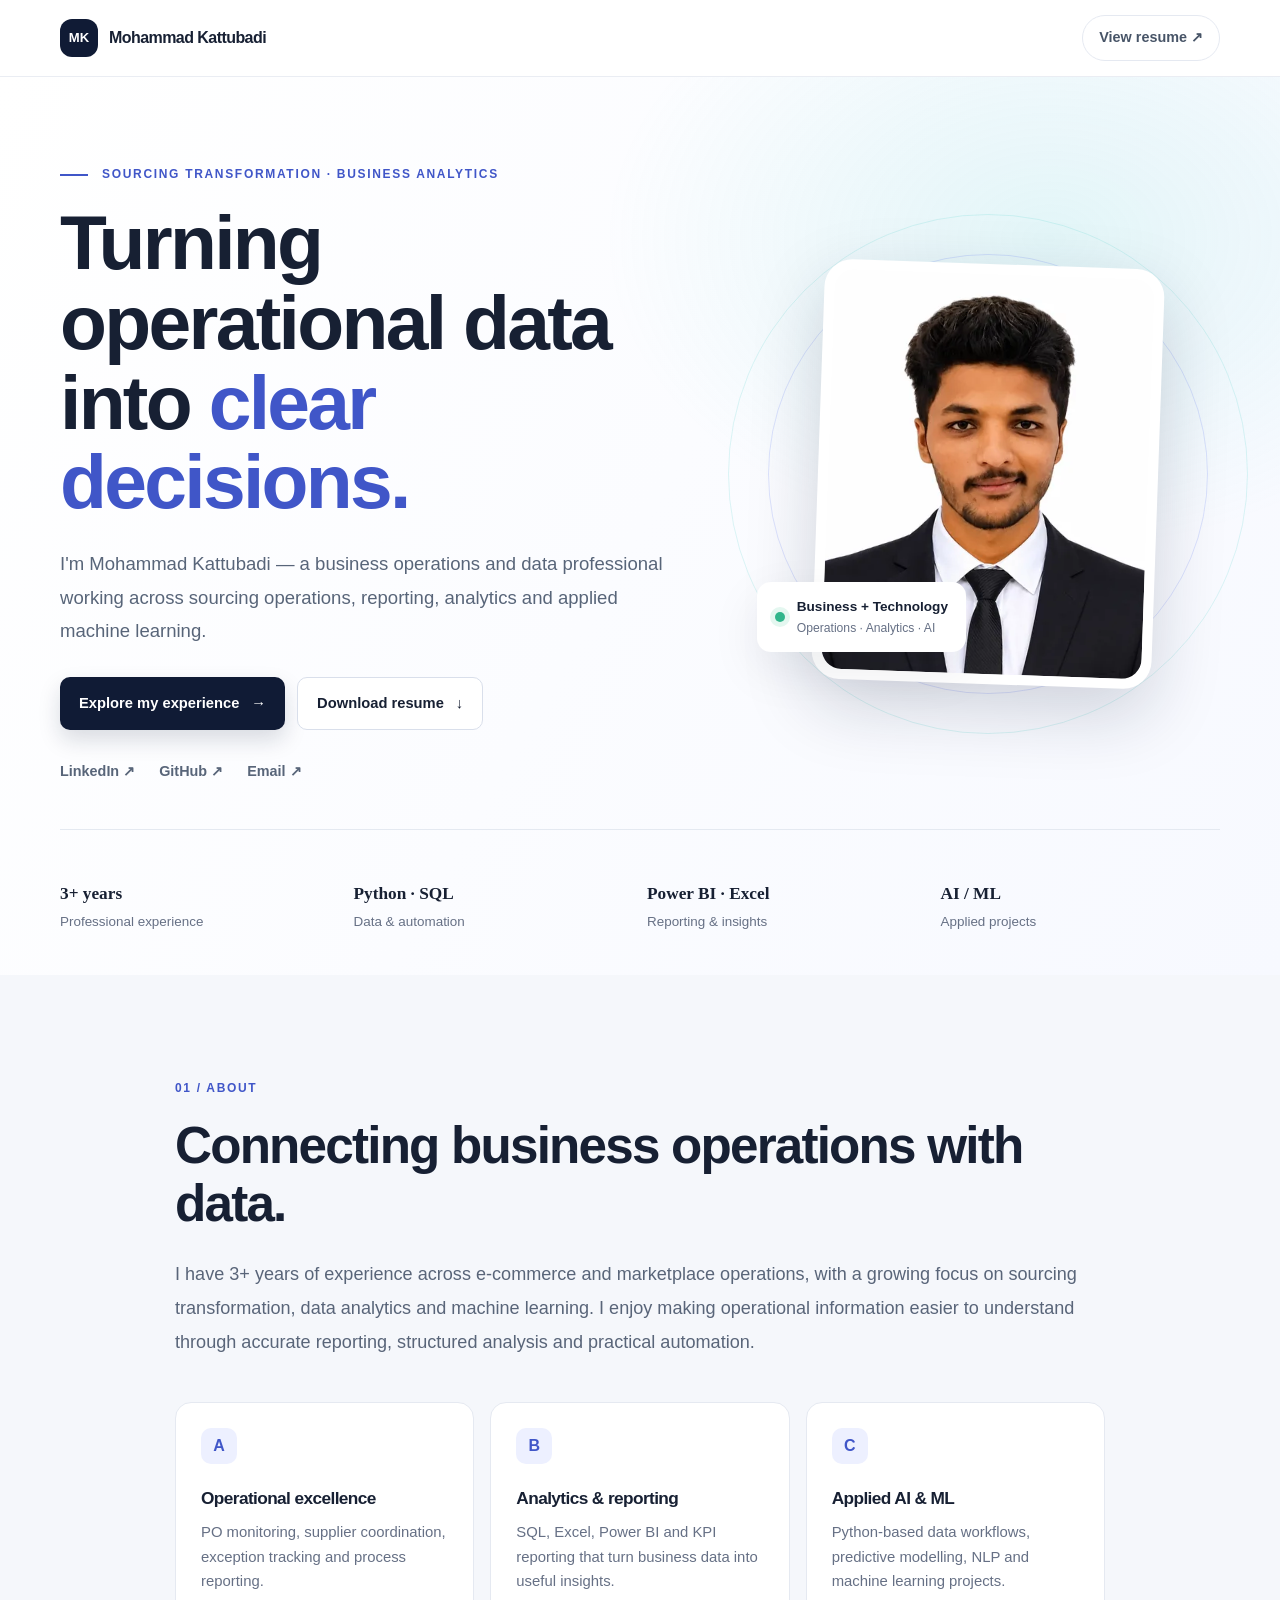
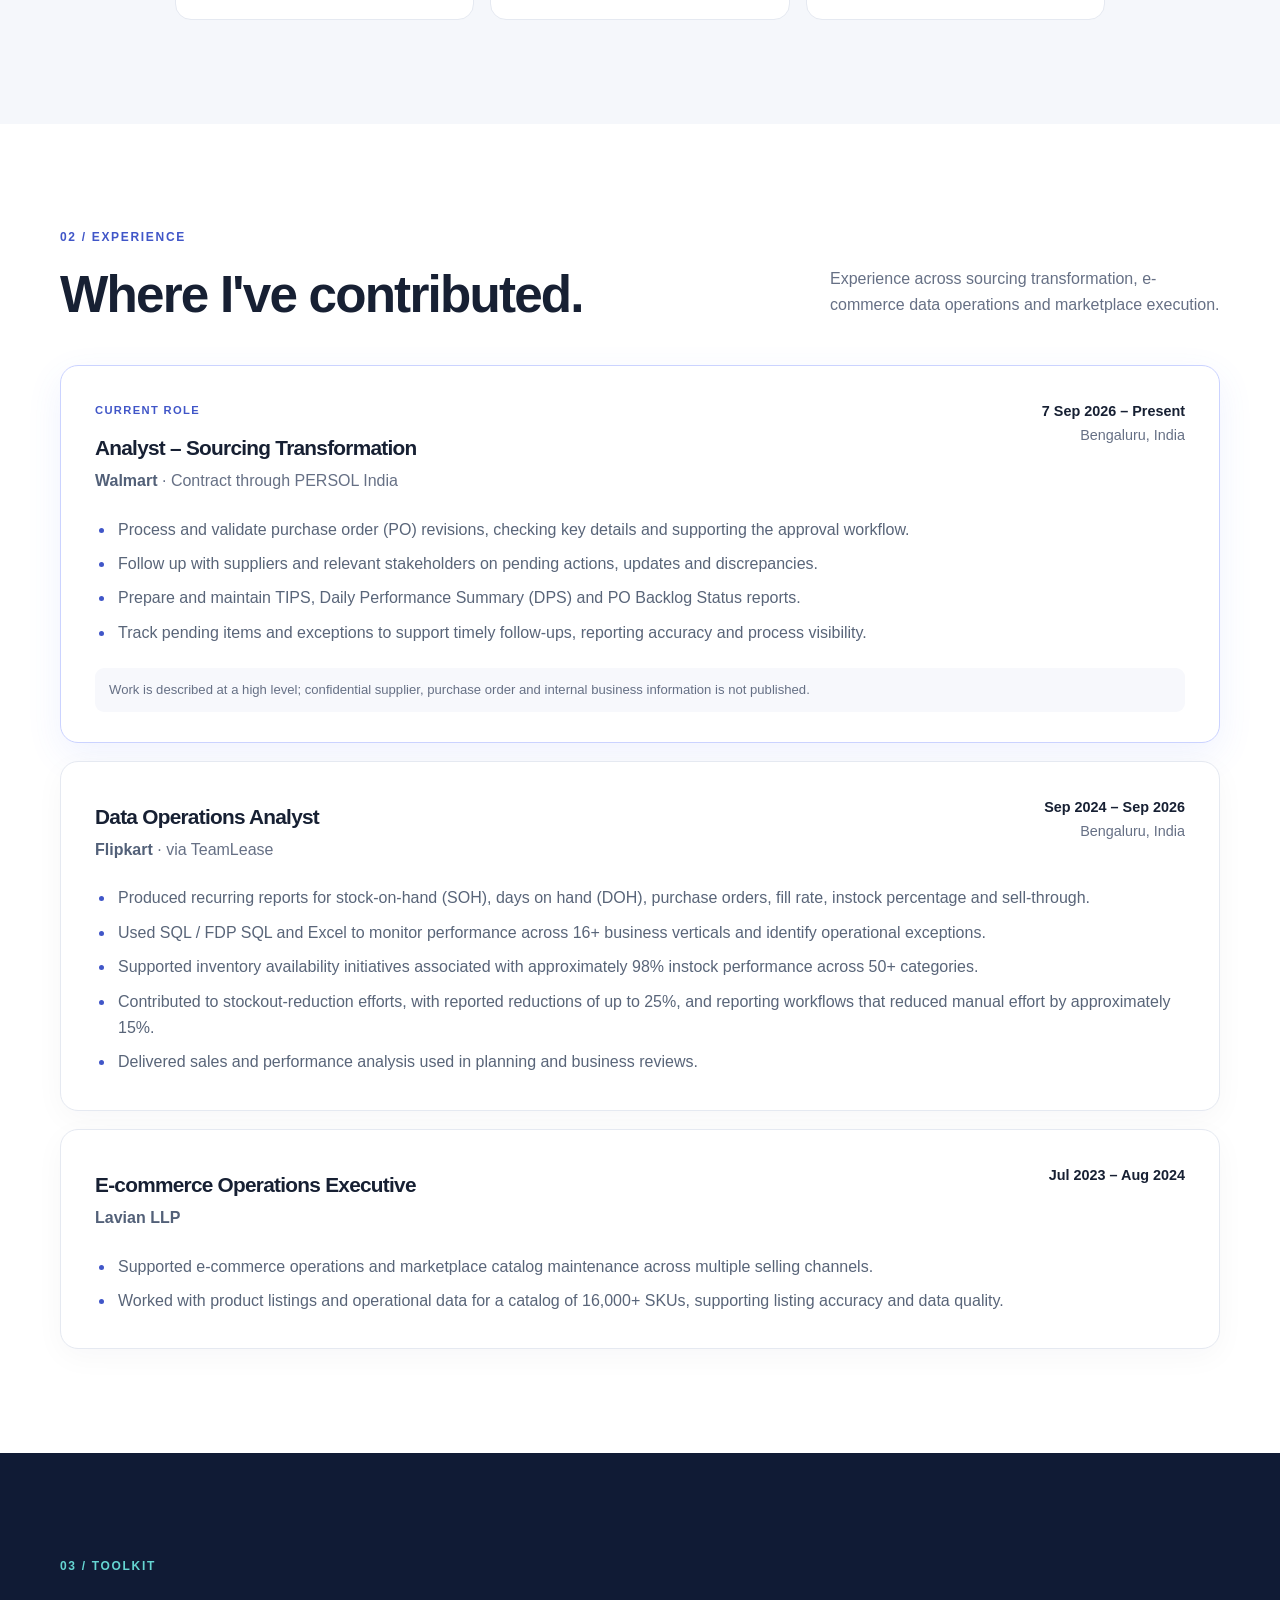
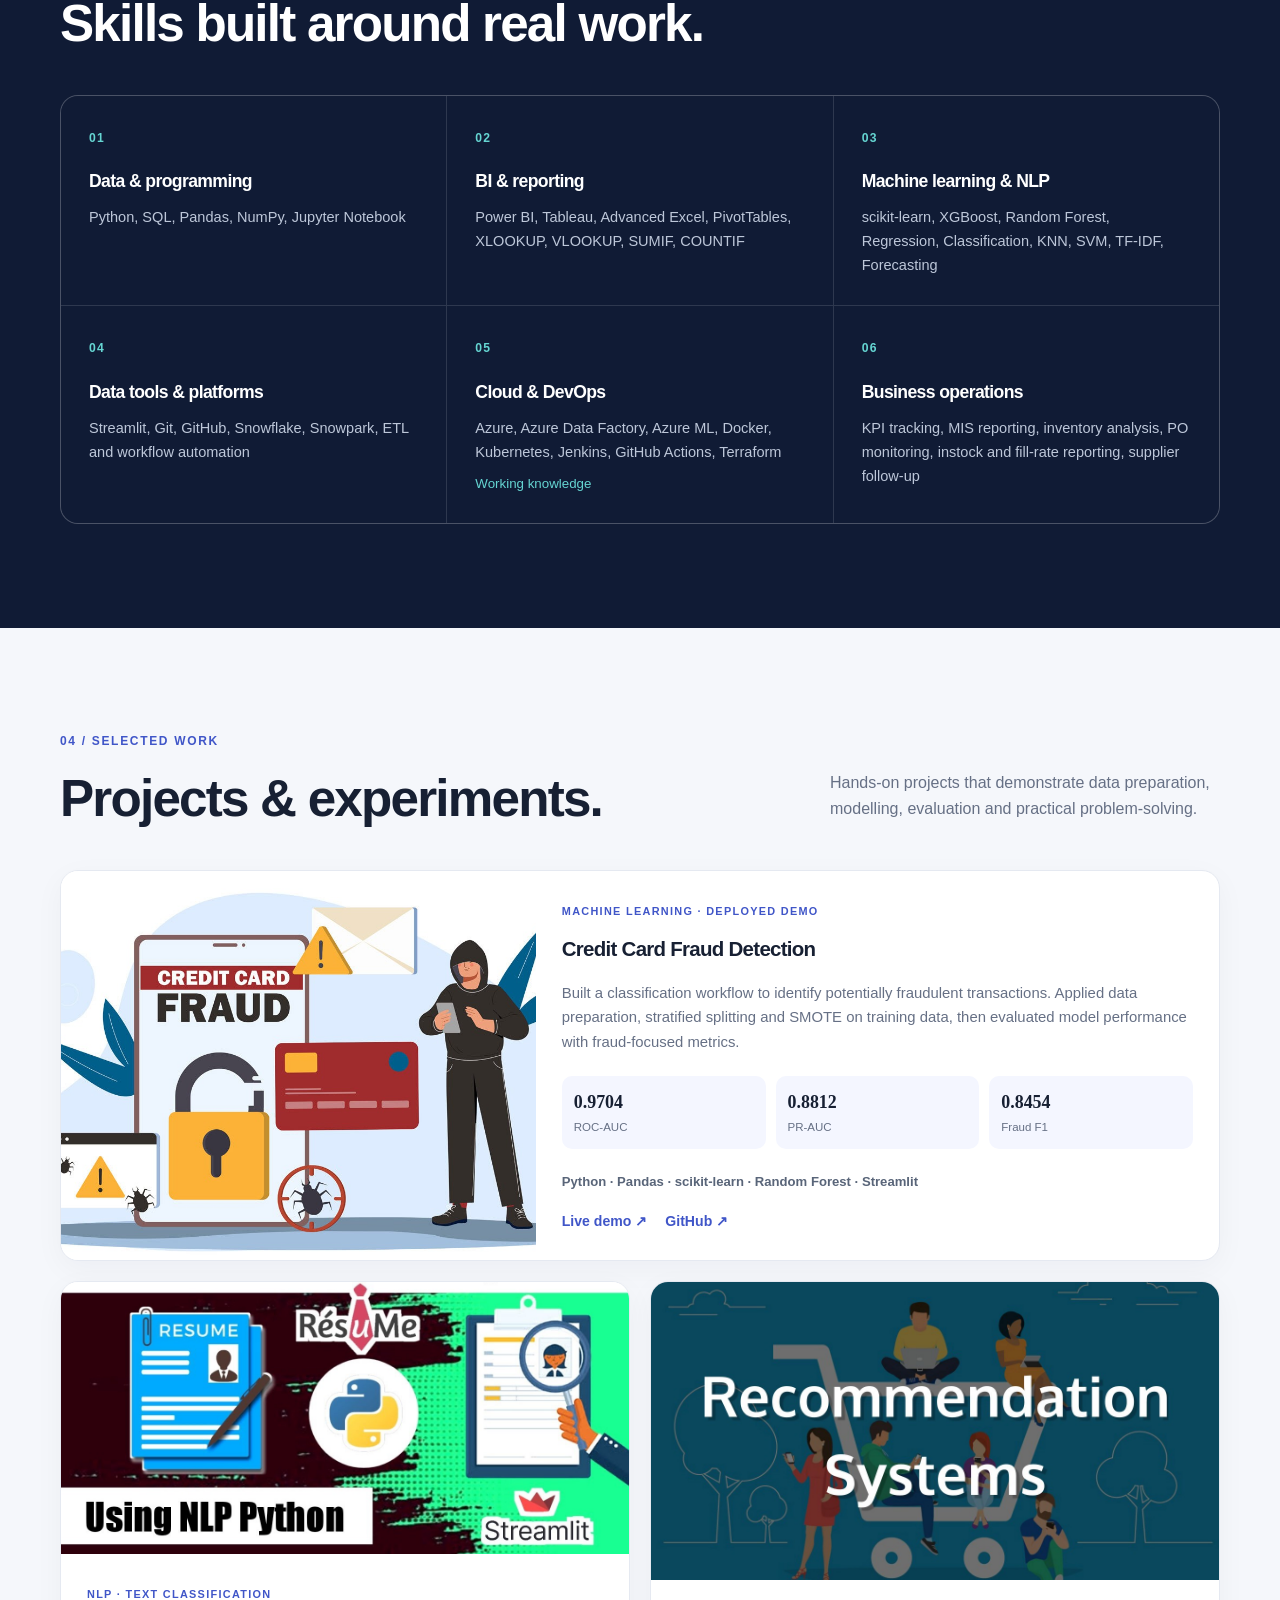
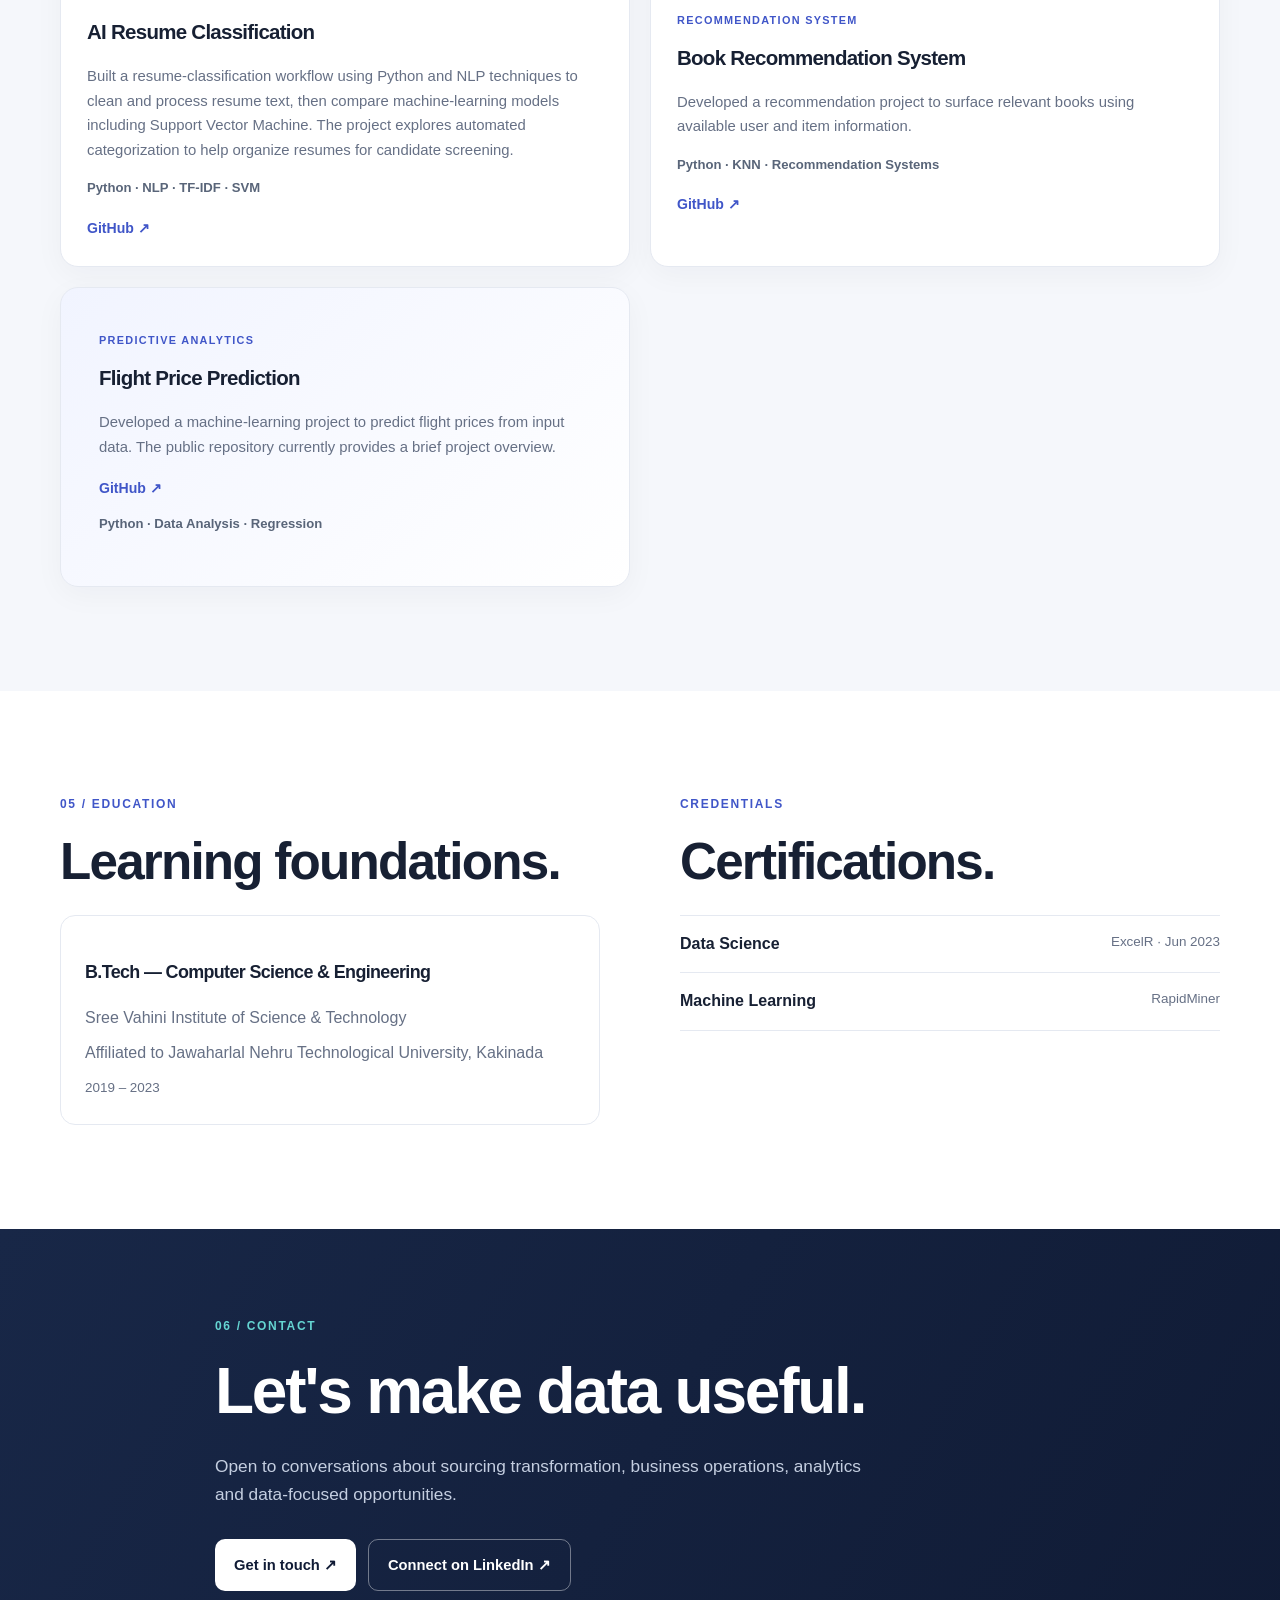
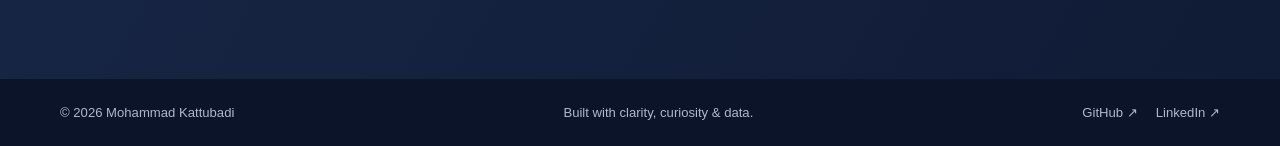
==== commit 18e4c2ce: "Improve project descriptions and add flight prediction repository link" ====
--- a/index.html
+++ b/index.html
@@ -137,14 +137,14 @@
           </article>
           <article class="project-card">
             <div class="project-image"><img src="images/projects/resume-classification.jpg" alt="AI resume classification project visual" loading="lazy"></div>
-            <div class="project-content"><span class="project-type">NLP · TEXT CLASSIFICATION</span><h3>AI Resume Classification</h3><p>Created an NLP workflow using TF-IDF features and Support Vector Machine to categorize resume content. Project notes report a 25% improvement in screening efficiency.</p><p class="tech-list">Python · NLP · TF-IDF · SVM</p><div class="project-actions"><a href="https://github.com/kattubadimohammad/Resume-Classification" target="_blank" rel="noopener noreferrer">GitHub ↗</a></div></div>
+            <div class="project-content"><span class="project-type">NLP · TEXT CLASSIFICATION</span><h3>AI Resume Classification</h3><p>Built a resume-classification workflow using Python and NLP techniques to clean and process resume text, then compare machine-learning models including Support Vector Machine. The project explores automated categorization to help organize resumes for candidate screening.</p><p class="tech-list">Python · NLP · TF-IDF · SVM</p><div class="project-actions"><a href="https://github.com/kattubadimohammad/Resume-Classification" target="_blank" rel="noopener noreferrer">GitHub ↗</a></div></div>
           </article>
           <article class="project-card">
             <div class="project-image"><img src="images/projects/book-recommendation.jpg" alt="Book recommendation system project visual" loading="lazy"></div>
             <div class="project-content"><span class="project-type">RECOMMENDATION SYSTEM</span><h3>Book Recommendation System</h3><p>Developed a recommendation project to surface relevant books using available user and item information.</p><p class="tech-list">Python · KNN · Recommendation Systems</p><div class="project-actions"><a href="https://github.com/kattubadimohammad/Book-Recommendation-System" target="_blank" rel="noopener noreferrer">GitHub ↗</a></div></div>
           </article>
           <article class="project-card project-text">
-            <div class="project-content"><span class="project-type">PREDICTIVE ANALYTICS</span><h3>Flight Price Prediction</h3><p>Built a predictive analytics project to estimate flight prices from structured features.</p><p class="tech-list">Python · Data Analysis · Regression</p></div>
+            <div class="project-content"><span class="project-type">PREDICTIVE ANALYTICS</span><h3>Flight Price Prediction</h3><p>Developed a machine-learning project to predict flight prices from input data. The public repository currently provides a brief project overview.</p><div class="project-actions"><a href="https://github.com/kattubadimohammad/Flight-Price-Prediction" target="_blank" rel="noopener noreferrer">GitHub ↗</a></div><p class="tech-list">Python · Data Analysis · Regression</p></div>
           </article>
         </div>
       </div>
